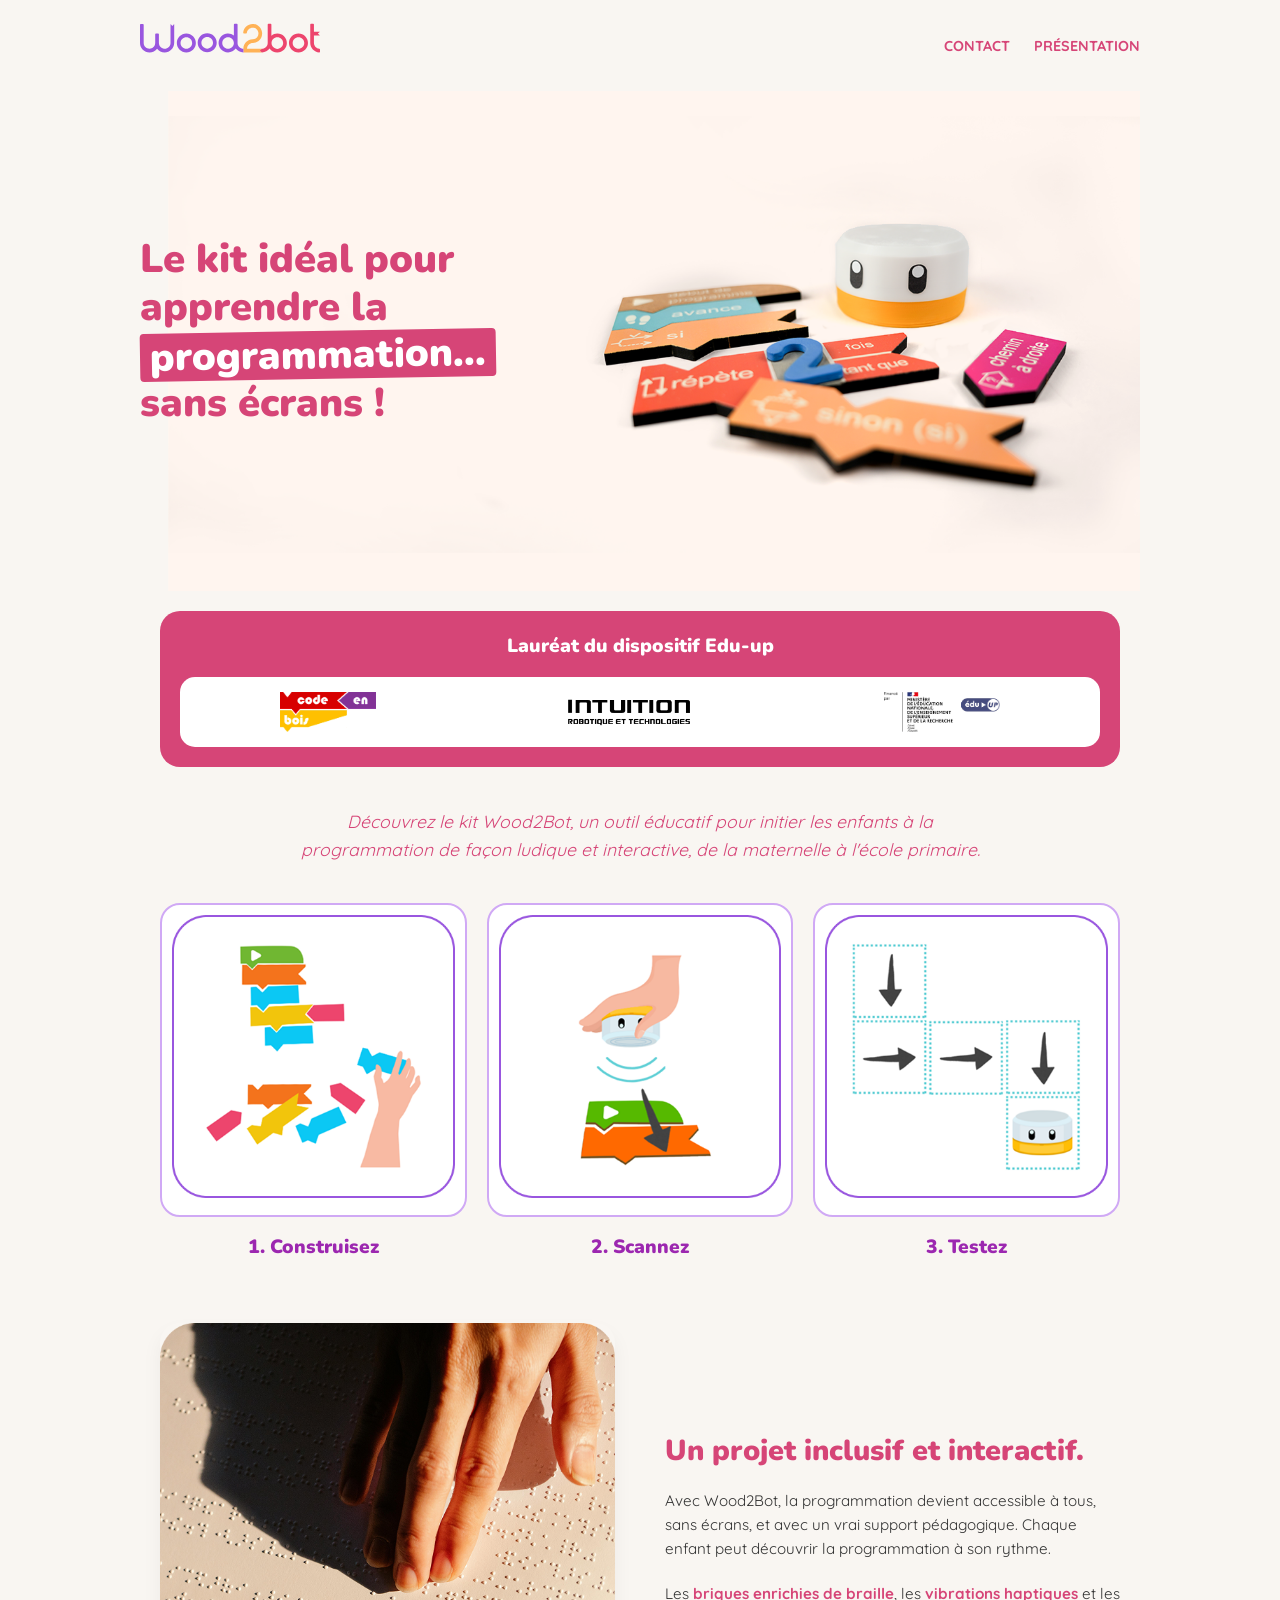
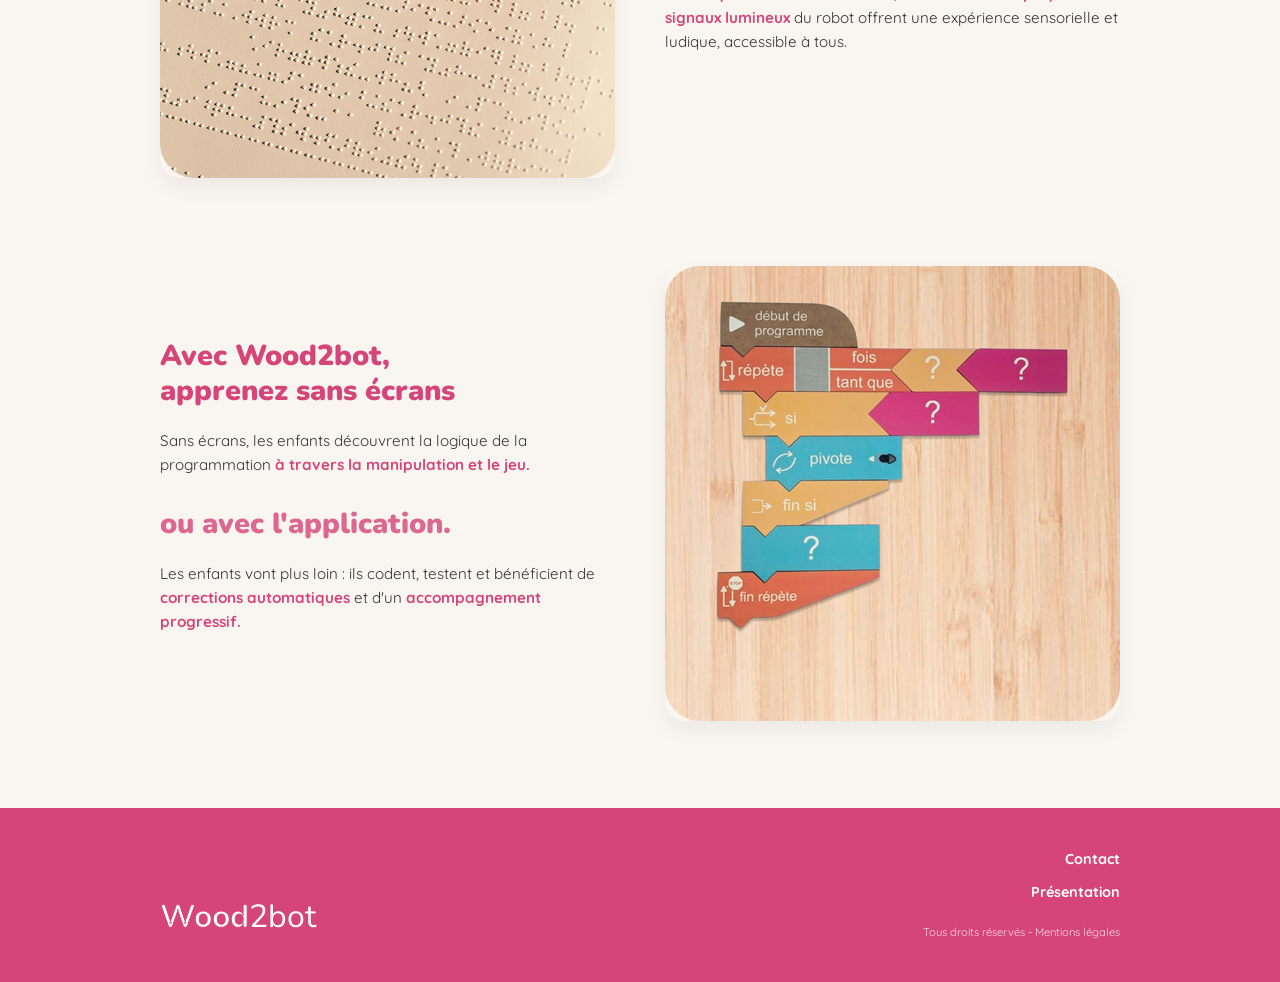
==== index.html @ 82dde072 "(+) init website" ====
<!DOCTYPE html>
<html lang="fr">
<head>
    <meta charset="UTF-8">
    <meta name="viewport" content="width=device-width, initial-scale=1.0">
    <title>Wood2Bot - Apprendre la programmation sans écrans</title>
    <link rel="stylesheet" href="style.css">
    <link rel="preconnect" href="https://fonts.googleapis.com">
    <link rel="preconnect" href="https://fonts.gstatic.com" crossorigin>
    <link href="https://fonts.googleapis.com/css2?family=Nunito:wght@400;700;900&family=Quicksand:wght@500;700&display=swap" rel="stylesheet">
</head>
<body>

    <header class="header container">
        <div class="logo">
            <svg width="180" height="35" viewBox="0 0 215 35" fill="none" xmlns="http://www.w3.org/2000/svg">
                <path d="M123.475 10.0043H123.469V10.0232H123.475V10.0043Z" fill="#ED456D"/>
                <path d="M40.8536 0.565996V22.6038C40.8536 28.9035 35.7004 34.2994 29.4009 34.239C25.7242 34.2037 22.4621 32.4138 20.4079 29.6625C18.3961 32.4351 15.1205 34.208 11.3545 34.208C5.09256 34.208 0 29.1783 0 22.9918V0.94756C0 0.455405 0.398978 0.056488 0.891069 0.056488H3.5099C4.00205 0.056488 4.40097 0.455468 4.40097 0.94756V22.9918C4.40097 26.8144 7.45651 29.8071 11.3545 29.8071C15.1645 29.8071 18.1446 26.8207 18.1446 23.0107H18.1697V12.5221C18.1697 12.03 18.5687 11.631 19.0608 11.631H21.6796C22.1718 11.631 22.5707 12.03 22.5707 12.5221V22.6963C22.5707 26.3095 25.2486 29.4709 28.846 29.8073C32.9731 30.1932 36.4526 26.946 36.4526 22.8975V0.542293C36.4526 0.376377 36.6595 0.300491 36.7668 0.427051L38.6594 2.65935L40.5397 0.450377C40.6471 0.324132 40.8536 0.400268 40.8536 0.565996Z" fill="#9956DF"/>
                <path d="M123.479 29.7631H123.472V29.7892H123.479V29.7631Z" fill="#ED456D"/>
                <path d="M145.59 34.1264L145.634 34.1641H145.59L145.546 34.1704H123.485V29.7883H123.479V29.7631H123.472C123.485 23.6081 128.427 18.591 134.55 18.4527V18.4275C138.803 18.4275 142.171 14.5811 141.374 10.1868C140.872 7.42325 138.662 5.19554 135.904 4.66868C131.77 3.87934 128.101 6.80435 127.655 10.6847C127.603 11.1365 127.228 11.4803 126.773 11.4803H124.142C123.619 11.4803 123.205 11.0313 123.25 10.5105C123.78 4.28429 129.373 -0.530626 135.878 0.214647C141.285 0.833989 145.553 5.36567 145.872 10.7979C146.253 17.2723 141.175 22.6789 134.814 22.8223V22.8475C130.992 22.8475 127.886 25.947 127.873 29.7696H145.609L145.591 29.7884L143.186 31.8214C143.102 31.8926 143.102 32.0224 143.186 32.0936L145.59 34.1264Z" fill="#FFB256"/>
                <path d="M189.286 11.4803C183.03 11.4803 177.944 16.5665 177.944 22.8222C177.944 29.0716 183.03 34.1641 189.286 34.1641C195.541 34.1641 200.628 29.0716 200.628 22.8222C200.628 16.5665 195.541 11.4803 189.286 11.4803ZM189.286 29.7631C185.457 29.7631 182.345 26.6447 182.345 22.8222C182.345 18.9933 185.457 15.8812 189.286 15.8812C193.115 15.8812 196.227 18.9933 196.227 22.8222C196.227 26.6447 193.115 29.7631 189.286 29.7631Z" fill="#ED456D"/>
                <path d="M214.562 13.8191H207.764V22.8348C207.764 26.3527 210.636 29.3638 214.198 29.7624C214.652 29.8133 215 30.188 215 30.6454V33.2745C215 33.7975 214.551 34.2113 214.03 34.1668C208.157 33.6662 203.363 28.6772 203.363 22.8347V0.903584C203.363 0.41143 203.762 0.0125122 204.254 0.0125122H206.872C207.365 0.0125122 207.764 0.411492 207.764 0.903584V9.41802H214.545C214.711 9.41802 214.787 9.62505 214.66 9.73225L212.454 11.5996L214.678 13.5054C214.804 13.613 214.728 13.8191 214.562 13.8191Z" fill="#ED456D"/>
                <path d="M80.2737 11.3419C74.0243 11.3419 68.9318 16.4282 68.9318 22.6839C68.9318 28.9395 74.0243 34.0258 80.2737 34.0258C86.5294 34.0258 91.6219 28.9395 91.6219 22.6839C91.6219 16.4282 86.5294 11.3419 80.2737 11.3419ZM80.2737 29.6248C76.4512 29.6248 73.3327 26.5127 73.3327 22.6839C73.3327 18.855 76.4512 15.7429 80.2737 15.7429C84.1026 15.7429 87.221 18.855 87.221 22.6839C87.221 26.5127 84.1026 29.6248 80.2737 29.6248Z" fill="#9956DF"/>
                <path d="M55.3579 11.4991C49.1023 11.4991 44.016 16.5916 44.016 22.8473C44.016 29.0967 49.1023 34.1892 55.3579 34.1892C61.6136 34.1892 66.6999 29.0967 66.6999 22.8473C66.6999 16.5916 61.6136 11.4991 55.3579 11.4991ZM55.3579 29.7883C51.5291 29.7883 48.417 26.6699 48.417 22.8473C48.417 19.0185 51.5291 15.9001 55.3579 15.9001C59.1868 15.9001 62.2989 19.0185 62.2989 22.8473C62.2989 26.6699 59.1868 29.7883 55.3579 29.7883Z" fill="#9956DF"/>
                <path d="M123.472 29.7883V29.7631C119.656 29.7568 116.55 26.6636 116.538 22.8473V0.899026C116.538 0.402345 116.142 0.0062561 115.645 0.0062561H113.03C112.533 0.0062561 112.137 0.402345 112.137 0.899026V13.8756C110.056 12.2598 107.39 11.3482 104.517 11.5179C99.0972 11.8386 94.5705 16.0824 93.9356 21.4767C93.1246 28.3359 98.4874 34.1892 105.196 34.1892C108.949 34.1892 112.281 32.3534 114.343 29.5368C116.406 32.3408 119.732 34.1641 123.479 34.1641V29.7883H123.472ZM112.137 22.8473C112.137 26.6699 109.025 29.7883 105.196 29.7883C101.367 29.7883 98.2549 26.6699 98.2549 22.8473C98.2549 19.0185 101.367 15.9 105.196 15.9C109.018 15.9 112.124 19.0059 112.137 22.8221V22.8473Z" fill="#9956DF"/>
                <path d="M123.479 29.7631H123.472V29.7892H123.479V29.7631Z" fill="#9956DF"/>
                <path d="M164.056 11.6437C161.358 11.6437 158.881 12.5868 156.932 14.1648V0.891069C156.932 0.398915 156.533 0 156.041 0H153.422C152.93 0 152.531 0.398978 152.531 0.891069V22.8536C152.531 26.6696 149.438 29.7631 145.622 29.7631L145.609 29.7694L145.59 29.7883L143.186 31.8213C143.102 31.8925 143.102 32.0223 143.186 32.0935L145.59 34.1265L145.634 34.1642C145.678 34.1642 145.722 34.1642 145.766 34.1579C149.463 34.1076 152.739 32.2718 154.763 29.4803C156.813 32.4101 160.214 34.3276 164.056 34.3276C170.305 34.3276 175.398 29.2414 175.398 22.9857C175.398 16.73 170.305 11.6437 164.056 11.6437ZM164.056 29.9266C160.227 29.9266 157.115 26.8145 157.115 22.9856C157.115 19.1568 160.227 16.0447 164.056 16.0447C167.884 16.0447 170.997 19.1568 170.997 22.9856C170.997 26.8145 167.884 29.9266 164.056 29.9266Z" fill="#ED456D"/>
                <path d="M40.8731 0.0565491L40.8536 0.0826217V0.0565491H40.8731Z" fill="white"/>
            </svg>
        </div>
        <nav class="nav">
            <a href="#" class="nav-link">Contact</a>
            <a href="#" class="nav-link">Présentation</a>
        </nav>
    </header>

    <main>
        <section class="hero container">
            <div class="hero-content">
                <h1>Le kit idéal pour <br>apprendre la <span class="highlight">programmation...</span> <br>sans écrans !</h1>
            </div>
            <div class="hero-image">
                <img src="assets/landing.png" alt="Kit Wood2Bot">
            </div>
        </section>

        <section class="partners container">
            <div class="partners-box">
                <h3 class="partners-title">Lauréat du dispositif Edu-up</h3>
                <div class="partners-logos">
                    <img src="assets/code-en-bois.png" alt="Code en bois">
                    <img src="assets/intuition-rt.png" alt="Intuition">
                    <img src="assets/edu-up.png" alt="Ministère Education">
                </div>
            </div>
        </section>

        <section class="intro container">
            <p>
                Découvrez le kit Wood2Bot, un outil éducatif pour initier les enfants à la programmation de façon ludique et interactive, de la maternelle à l'école primaire.
            </p>
        </section>

        <section class="steps container">
            <div class="step-card">
                <div class="step-image-box">
                    <img src="./assets/parts/1.png" alt="Construire">
                </div>
                <h3>1. Construisez</h3>
            </div>
            <div class="step-card">
                <div class="step-image-box">
                    <img src="./assets/parts/2.png" alt="Scanner">
                </div>
                <h3>2. Scannez</h3>
            </div>
            <div class="step-card">
                <div class="step-image-box">
                    <img src="./assets/parts/3.png" alt="Tester">
                </div>
                <h3>3. Testez</h3>
            </div>
        </section>

        <section class="feature container">
            <div class="feature-image">
                <img src="assets/braille.png" alt="Lecture Braille">
            </div>
            <div class="feature-content">
                <h2>Un projet inclusif et interactif.</h2>
                <p>
                    Avec Wood2Bot, la programmation devient accessible à tous, sans écrans, et avec un vrai support pédagogique. Chaque enfant peut découvrir la programmation à son rythme.
                </p>
                <p>
                    Les <span class="text-highlight">briques enrichies de braille</span>, les <span class="text-highlight">vibrations haptiques</span> et les <span class="text-highlight">signaux lumineux</span> du robot offrent une expérience sensorielle et ludique, accessible à tous.
                </p>
            </div>
        </section>

        <section class="feature feature-reverse container">
            <div class="feature-image">
                <img src="assets/blocs.png" alt="Algorithme en bois">
            </div>
            <div class="feature-content">
                <h2>Avec Wood2bot, <br>apprenez sans écrans</h2>
                <p>
                    Sans écrans, les enfants découvrent la logique de la programmation <span class="text-highlight">à travers la manipulation et le jeu.</span>
                </p>
                
                <h2 class="secondary-title">ou avec l'application.</h2>
                <p>
                    Les enfants vont plus loin : ils codent, testent et bénéficient de <span class="text-highlight">corrections automatiques</span> et d'un <span class="text-highlight">accompagnement progressif.</span>
                </p>
            </div>
        </section>
    </main>

    <footer class="footer">
        <div class="container footer-content">
            <div class="logo white-logo">
                <span class="logo-wood">Wood</span><span class="logo-2bot">2bot</span>
            </div>
            <div class="footer-links">
                <a href="#">Contact</a>
                <a href="#">Présentation</a>
                <p class="legal">Tous droits réservés - Mentions légales</p>
            </div>
        </div>
    </footer>

</body>
</html>
---- style.css ----
/* --- Variables & Reset --- */
:root {
    --primary-pink: #D64577; /* Rose principal */
    --primary-hover: #b53661;
    --bg-cream: #F9F6F2;     /* Fond crème */
    --text-dark: #333333;
    --text-gray: #666666;
    --accent-purple: #8A4E9E; /* Pour les bordures des étapes */
    --font-heading: 'Nunito', sans-serif;
    --font-body: 'Quicksand', sans-serif;
}

* {
    margin: 0;
    padding: 0;
    box-sizing: border-box;
}

body {
    background-color: var(--bg-cream);
    font-family: var(--font-body);
    color: var(--text-dark);
    line-height: 1.6;
}

h1, h2, h3 {
    font-family: var(--font-heading);
    font-weight: 900;
    color: var(--primary-pink);
}

a {
    text-decoration: none;
    color: inherit;
}

.container {
    max-width: 1000px;
    margin: 0 auto;
    padding: 0 20px;
}

/* --- Header --- */
.header {
    display: flex;
    justify-content: space-between;
    align-items: center;
    padding: 20px 0;
}

.logo {
    font-family: var(--font-heading);
    font-size: 2rem;
    font-weight: 700;
}

.logo-wood { color: white; -webkit-text-stroke: 1px var(--primary-pink); /* Simulation simple */ color: var(--text-dark); } 
/* Simplification pour le logo texte */
.logo { color: var(--primary-pink); }
.logo-wood { color: inherit; }
.logo-2bot { color: inherit; font-weight: 400; }

.nav-link {
    margin-left: 20px;
    color: var(--primary-pink);
    font-weight: 700;
    font-size: 0.9rem;
    text-transform: uppercase;
}

/* --- Hero Section --- */
.hero {
    text-align: center;
    padding: 40px 0;
}

.hero h1 {
    font-size: 2.5rem;
    line-height: 1.2;
    margin-bottom: 20px;
}

.hero .highlight {
    background-color: var(--primary-pink);
    color: white;
    padding: 0 10px;
    transform: rotate(-1deg);
    display: inline-block;
    border-radius: 4px;
}

.hero-image img {
    width: 100%;
    max-width: 800px;
    height: auto;
    border-radius: 10px;
}

/* --- Partners Box --- */
.partners {
    margin-top: 20px;
}

.partners-box {
    background-color: var(--primary-pink);
    border-radius: 20px;
    padding: 20px;
    text-align: center;
}

.partners-title {
    color: white;
    font-size: 1.2rem;
    margin-bottom: 15px;
}

.partners-logos {
    background-color: white;
    border-radius: 15px;
    padding: 15px;
    display: flex;
    justify-content: space-around;
    align-items: center;
    flex-wrap: wrap;
    gap: 15px;
}

.partners-logos img {
    max-height: 40px;
    width: auto;
}

/* --- Intro Text --- */
.intro {
    text-align: center;
    padding: 40px 0;
    font-style: italic;
    color: var(--primary-pink);
    font-size: 1.1rem;
    max-width: 700px;
}

/* --- Steps Section --- */
.steps {
    display: flex;
    justify-content: space-between;
    gap: 20px;
    margin-bottom: 60px;
    flex-wrap: wrap;
}

.step-card {
    flex: 1;
    min-width: 250px;
    text-align: center;
}

.step-image-box {
    border: 2px solid #D0A9F5; /* Violet clair */
    border-radius: 20px;
    padding: 10px;
    margin-bottom: 15px;
    background: white;
}

.step-image-box img {
    width: 100%;
    height: auto;
    border-radius: 10px;
}

.step-card h3 {
    color: #9C27B0; /* Texte violet */
    font-size: 1.2rem;
}

/* --- Features Section --- */
.feature {
    display: flex;
    align-items: center;
    gap: 50px;
    margin-bottom: 80px;
}

.feature-reverse {
    flex-direction: row-reverse;
}

.feature-content {
    flex: 1;
}

.feature-image {
    flex: 1;
}

.feature-image img {
    width: 100%;
    border-radius: 20px;
    box-shadow: 0 10px 20px rgba(0,0,0,0.05);
}

.feature h2 {
    font-size: 1.8rem;
    margin-bottom: 20px;
    line-height: 1.2;
}

.feature p {
    margin-bottom: 20px;
    font-size: 0.95rem;
    color: var(--text-dark);
}

.text-highlight {
    color: var(--primary-pink);
    font-weight: 700;
}

.secondary-title {
    color: var(--primary-pink);
    opacity: 0.8;
    margin-top: 30px;
}

/* --- Footer --- */
.footer {
    background-color: var(--primary-pink);
    color: white;
    padding: 40px 0;
    margin-top: 40px;
}

.footer-content {
    display: flex;
    justify-content: space-between;
    align-items: flex-end;
}

.white-logo {
    color: white;
}

.footer-links {
    text-align: right;
    display: flex;
    flex-direction: column;
    gap: 10px;
}

.footer-links a {
    font-weight: 700;
    font-size: 0.9rem;
}

.legal {
    font-size: 0.7rem;
    margin-top: 10px;
    opacity: 0.8;
}

/* --- Responsive Mobile --- */
@media (max-width: 768px) {
    .feature, .feature-reverse {
        flex-direction: column;
        text-align: center;
        gap: 30px;
    }
    
    .header {
        flex-direction: column;
        gap: 10px;
    }

    .hero h1 {
        font-size: 1.8rem;
    }

    .footer-content {
        flex-direction: column;
        align-items: center;
        text-align: center;
        gap: 20px;
    }

    .footer-links {
        text-align: center;
    }
}
/* --- Desktop Hero adjustments --- */
@media (min-width: 769px) {
    .hero {
        background-image: url('assets/landing.png');
        background-size: cover;
        background-position: center;
        text-align: left;
        display: flex;
        align-items: center;
        min-height: 500px;
    }

    .hero-content {
        width: 50%;
        padding-right: 40px;
    }

    .hero-image {
        display: none;
    }
}
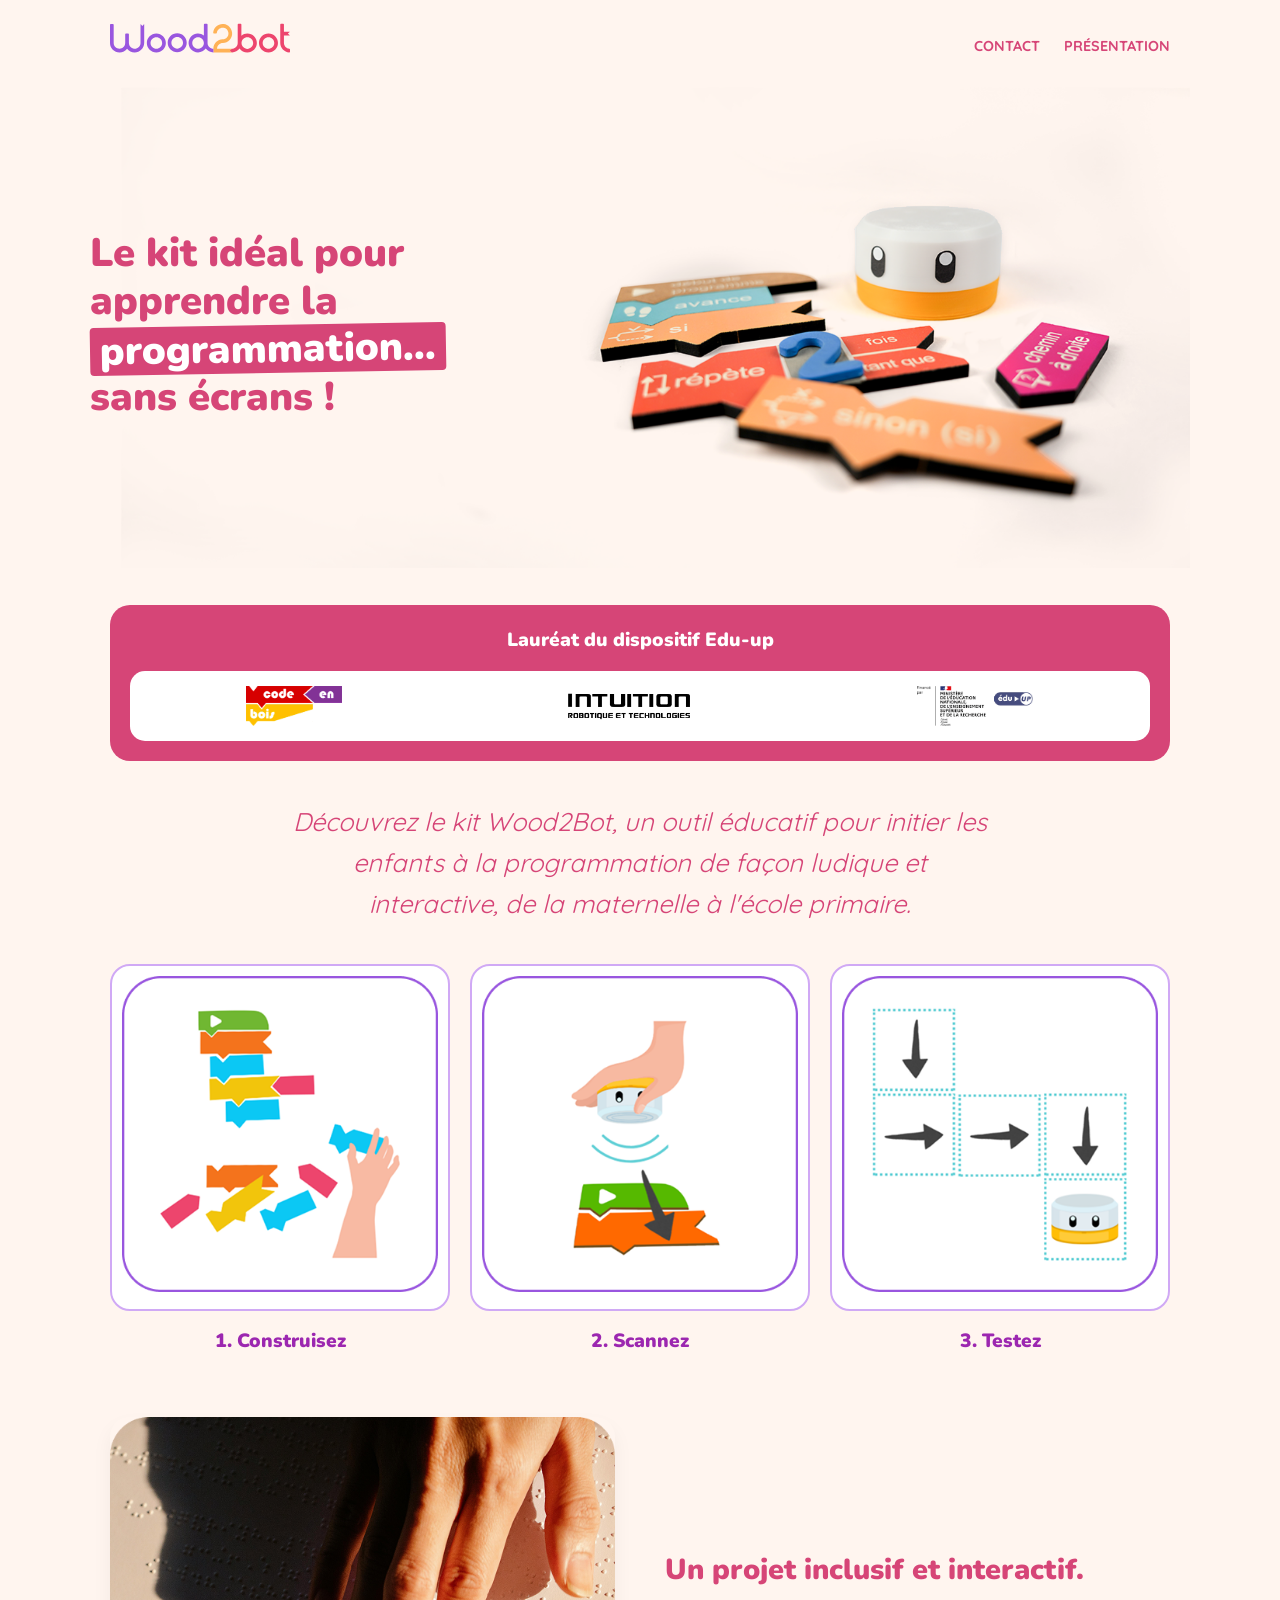
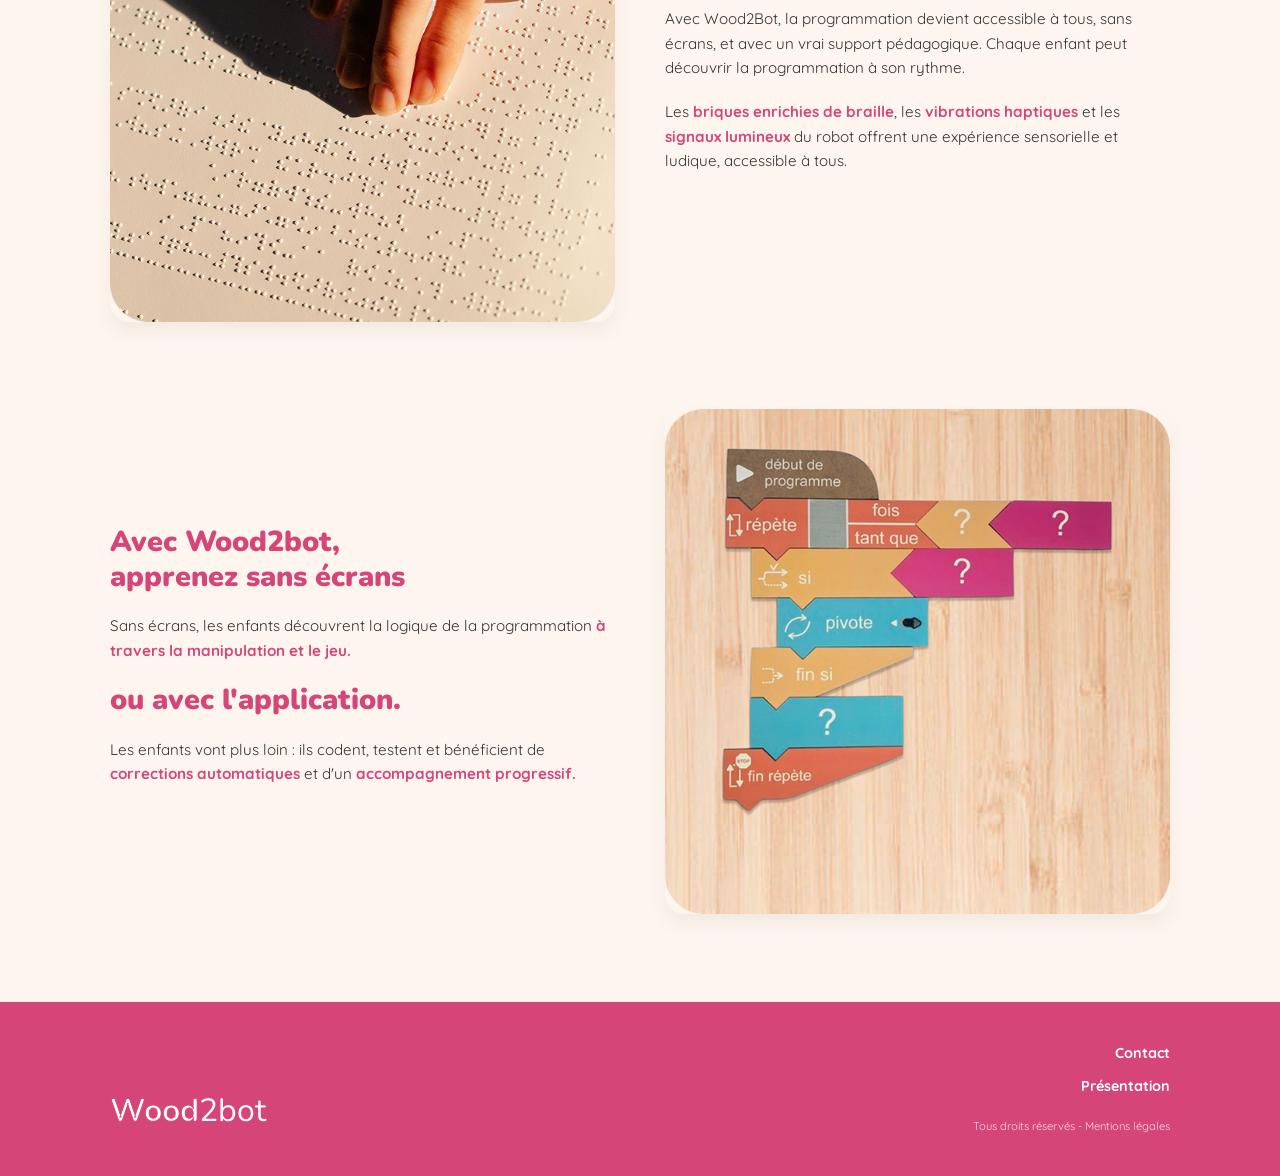
==== commit 906321bb: "(+) fix bugs" ====
--- a/index.html
+++ b/index.html
@@ -3,7 +3,55 @@
 <head>
     <meta charset="UTF-8">
     <meta name="viewport" content="width=device-width, initial-scale=1.0">
-    <title>Wood2Bot - Apprendre la programmation sans écrans</title>
+    
+    <!-- SEO Principal -->
+    <title>Wood2Bot - Apprendre la programmation sans écran | Jeu éducatif en bois</title>
+    <meta name="description" content="Découvrez Wood2Bot, le robot éducatif en bois pour initier les enfants à la programmation sans écran. Une méthode ludique, tangible et inclusive (braille) pour l'école et la maison.">
+    <meta name="keywords" content="programmation sans écran, robot éducatif, jeu en bois, code enfant, pédagogie tangible, inclusion scolaire, braille, informatique débranchée, école primaire, robotique pédagogique">
+    <meta name="author" content="Wood2Bot">
+    <meta name="robots" content="index, follow">
+    <link rel="canonical" href="https://www.wood2bot.fr/">
+
+    <!-- Open Graph / Facebook -->
+    <meta property="og:type" content="website">
+    <meta property="og:url" content="https://www.wood2bot.fr/">
+    <meta property="og:title" content="Wood2Bot - Apprendre la programmation sans écran">
+    <meta property="og:description" content="Le premier kit de programmation tangible en bois, inclusif et sans écran pour les enfants.">
+    <meta property="og:image" content="https://www.wood2bot.fr/assets/landing.png">
+    <meta property="og:locale" content="fr_FR">
+
+    <!-- Twitter -->
+    <meta property="twitter:card" content="summary_large_image">
+    <meta property="twitter:url" content="https://www.wood2bot.fr/">
+    <meta property="twitter:title" content="Wood2Bot - Apprendre la programmation sans écran">
+    <meta property="twitter:description" content="Le premier kit de programmation tangible en bois, inclusif et sans écran pour les enfants.">
+    <meta property="twitter:image" content="https://www.wood2bot.fr/assets/landing.png">
+
+    <!-- JSON-LD Données structurées -->
+    <script type="application/ld+json">
+    {
+      "@context": "https://schema.org",
+      "@type": "Product",
+      "name": "Wood2Bot",
+      "image": [
+        "https://www.wood2bot.fr/assets/landing.png"
+      ],
+      "description": "Kit éducatif de programmation tangible en bois pour apprendre à coder sans écran.",
+      "brand": {
+        "@type": "Brand",
+        "name": "Wood2Bot"
+      },
+      "audience": {
+        "@type": "EducationalAudience",
+        "educationalRole": "student",
+        "audienceType": "children"
+      }
+    }
+    </script>
+    
+    <!-- Favicon -->
+    <link rel="icon" type="image/svg+xml" href="assets/logo.svg">
+
     <link rel="stylesheet" href="style.css">
     <link rel="preconnect" href="https://fonts.googleapis.com">
     <link rel="preconnect" href="https://fonts.gstatic.com" crossorigin>
@@ -40,7 +88,7 @@
                 <h1>Le kit idéal pour <br>apprendre la <span class="highlight">programmation...</span> <br>sans écrans !</h1>
             </div>
             <div class="hero-image">
-                <img src="assets/landing.png" alt="Kit Wood2Bot">
+                <img src="assets/landing.png" alt="Kit éducatif Wood2Bot avec robot et blocs de programmation en bois">
             </div>
         </section>
 
@@ -64,19 +112,19 @@
         <section class="steps container">
             <div class="step-card">
                 <div class="step-image-box">
-                    <img src="./assets/parts/1.png" alt="Construire">
+                    <img src="./assets/parts/1.png" alt="Étape 1 : Construire le programme avec les blocs de bois">
                 </div>
                 <h3>1. Construisez</h3>
             </div>
             <div class="step-card">
                 <div class="step-image-box">
-                    <img src="./assets/parts/2.png" alt="Scanner">
+                    <img src="./assets/parts/2.png" alt="Étape 2 : Scanner le code avec le robot Wood2Bot">
                 </div>
                 <h3>2. Scannez</h3>
             </div>
             <div class="step-card">
                 <div class="step-image-box">
-                    <img src="./assets/parts/3.png" alt="Tester">
+                    <img src="./assets/parts/3.png" alt="Étape 3 : Tester et voir le robot s'exécuter">
                 </div>
                 <h3>3. Testez</h3>
             </div>
@@ -84,7 +132,7 @@
 
         <section class="feature container">
             <div class="feature-image">
-                <img src="assets/braille.png" alt="Lecture Braille">
+                <img src="assets/braille.png" alt="Lecture tactile des blocs en Braille pour l'accessibilité">
             </div>
             <div class="feature-content">
                 <h2>Un projet inclusif et interactif.</h2>
@@ -99,7 +147,7 @@
 
         <section class="feature feature-reverse container">
             <div class="feature-image">
-                <img src="assets/blocs.png" alt="Algorithme en bois">
+                <img src="assets/blocs.png" alt="Algorithme de programmation créé avec des blocs en bois">
             </div>
             <div class="feature-content">
                 <h2>Avec Wood2bot, <br>apprenez sans écrans</h2>
@@ -107,7 +155,7 @@
                     Sans écrans, les enfants découvrent la logique de la programmation <span class="text-highlight">à travers la manipulation et le jeu.</span>
                 </p>
                 
-                <h2 class="secondary-title">ou avec l'application.</h2>
+                <h2>ou avec l'application.</h2>
                 <p>
                     Les enfants vont plus loin : ils codent, testent et bénéficient de <span class="text-highlight">corrections automatiques</span> et d'un <span class="text-highlight">accompagnement progressif.</span>
                 </p>
--- a/style.css
+++ b/style.css
@@ -2,7 +2,7 @@
 :root {
     --primary-pink: #D64577; /* Rose principal */
     --primary-hover: #b53661;
-    --bg-cream: #F9F6F2;     /* Fond crème */
+    --bg-cream: #FFF5EF;     /* Fond crème */
     --text-dark: #333333;
     --text-gray: #666666;
     --accent-purple: #8A4E9E; /* Pour les bordures des étapes */
@@ -21,6 +21,7 @@
     font-family: var(--font-body);
     color: var(--text-dark);
     line-height: 1.6;
+    padding-top: 85px;
 }
 
 h1, h2, h3 {
@@ -35,7 +36,7 @@
 }
 
 .container {
-    max-width: 1000px;
+    max-width: 1100px;
     margin: 0 auto;
     padding: 0 20px;
 }
@@ -45,7 +46,15 @@
     display: flex;
     justify-content: space-between;
     align-items: center;
-    padding: 20px 0;
+    padding: 20px 20px 5px 20px; /* Moins de padding en bas */
+    position: fixed;
+    top: 0;
+    left: 50%;
+    transform: translateX(-50%);
+    width: 100%;
+    max-width: 1100px;
+    z-index: 1000;
+    background-color: var(--bg-cream);
 }
 
 .logo {
@@ -136,7 +145,7 @@
     padding: 40px 0;
     font-style: italic;
     color: var(--primary-pink);
-    font-size: 1.1rem;
+    font-size: 1.6rem;
     max-width: 700px;
 }
 
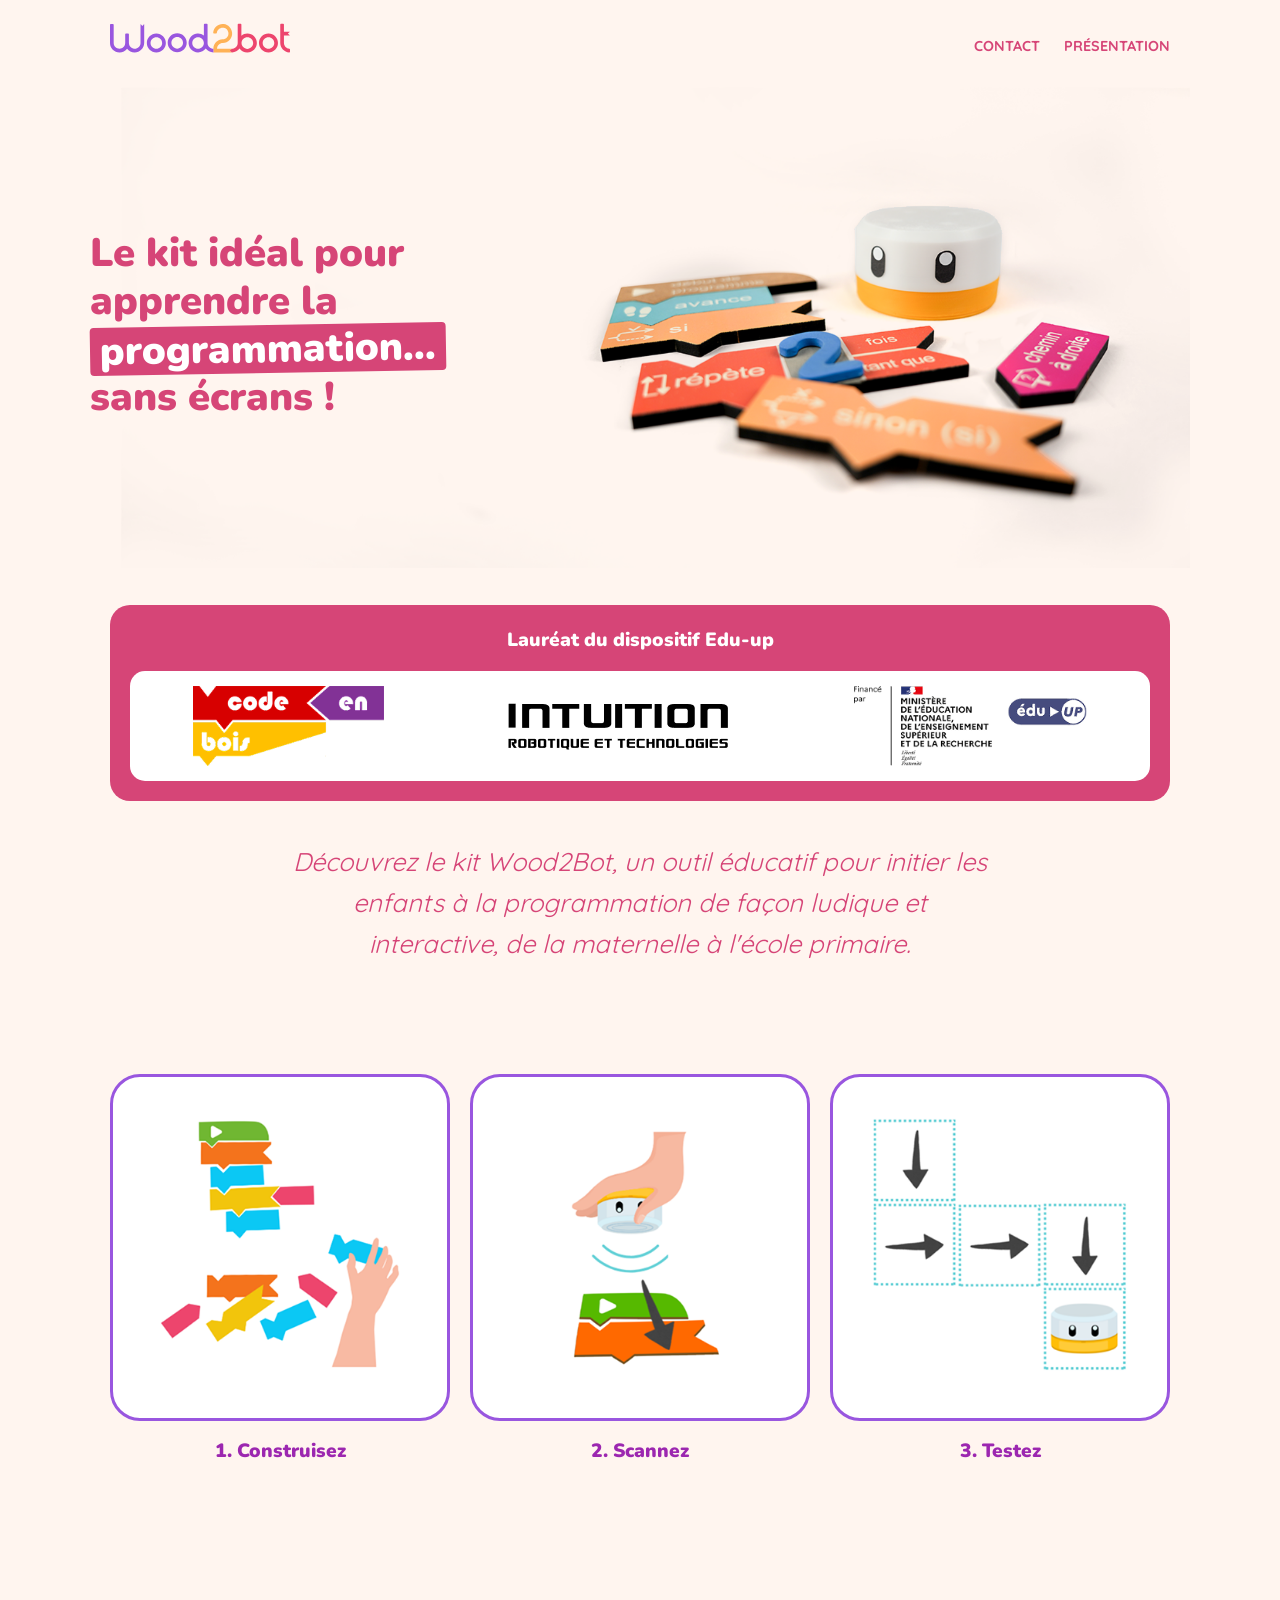
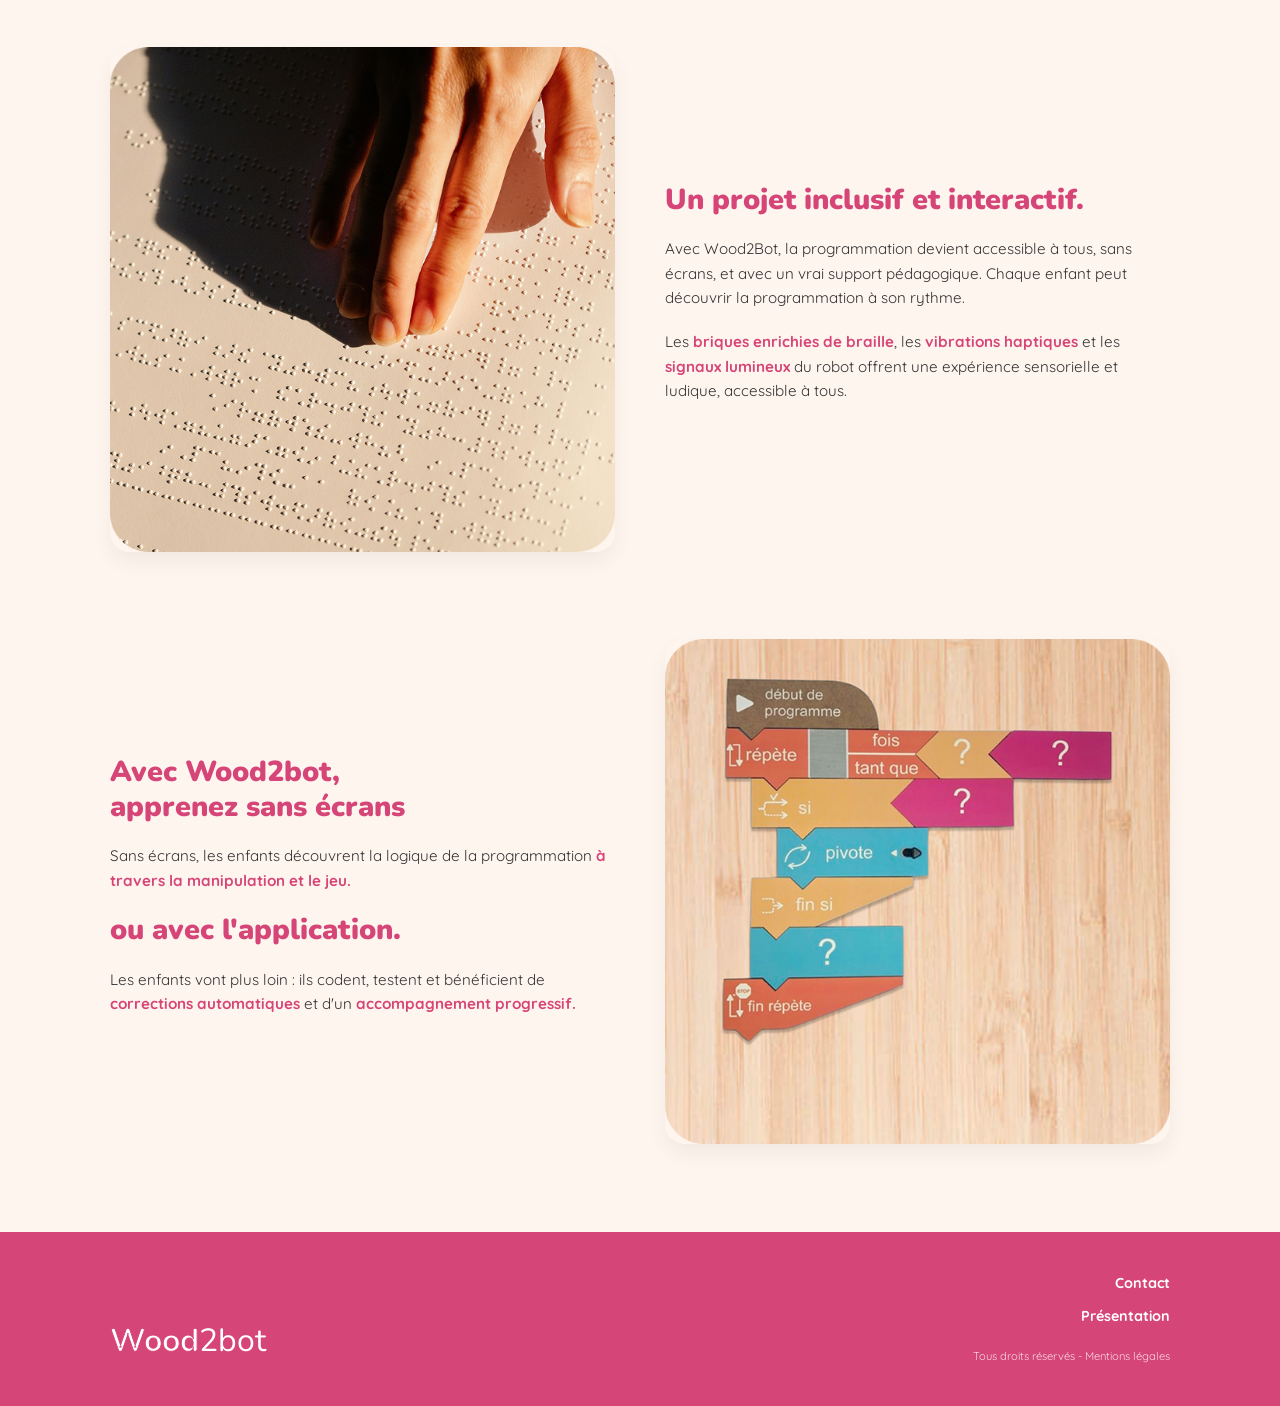
==== commit c62d5e87: "(+) init API, contact page and more" ====
--- a/index.html
+++ b/index.html
@@ -77,9 +77,10 @@
             </svg>
         </div>
         <nav class="nav">
-            <a href="#" class="nav-link">Contact</a>
+            <a href="contact.html" class="nav-link">Contact</a>
             <a href="#" class="nav-link">Présentation</a>
         </nav>
+
     </header>
 
     <main>
@@ -169,10 +170,11 @@
                 <span class="logo-wood">Wood</span><span class="logo-2bot">2bot</span>
             </div>
             <div class="footer-links">
-                <a href="#">Contact</a>
+                <a href="contact.html">Contact</a>
                 <a href="#">Présentation</a>
                 <p class="legal">Tous droits réservés - Mentions légales</p>
             </div>
+
         </div>
     </footer>
 
--- a/style.css
+++ b/style.css
@@ -5,7 +5,7 @@
     --bg-cream: #FFF5EF;     /* Fond crème */
     --text-dark: #333333;
     --text-gray: #666666;
-    --accent-purple: #8A4E9E; /* Pour les bordures des étapes */
+    --accent-purple: #9956DF; /* Pour les bordures des étapes */
     --font-heading: 'Nunito', sans-serif;
     --font-body: 'Quicksand', sans-serif;
 }
@@ -135,7 +135,7 @@
 }
 
 .partners-logos img {
-    max-height: 40px;
+    max-height: 80px;
     width: auto;
 }
 
@@ -143,6 +143,7 @@
 .intro {
     text-align: center;
     padding: 40px 0;
+    margin-bottom: 70px;
     font-style: italic;
     color: var(--primary-pink);
     font-size: 1.6rem;
@@ -154,7 +155,7 @@
     display: flex;
     justify-content: space-between;
     gap: 20px;
-    margin-bottom: 60px;
+    margin-bottom: 180px;
     flex-wrap: wrap;
 }
 
@@ -165,8 +166,8 @@
 }
 
 .step-image-box {
-    border: 2px solid #D0A9F5; /* Violet clair */
-    border-radius: 20px;
+    border: 3px solid var(--accent-purple); /* Violet clair */
+    border-radius: 30px;
     padding: 10px;
     margin-bottom: 15px;
     background: white;
@@ -308,12 +309,206 @@
         min-height: 500px;
     }
 
+    /* Removes landing.png for contact page if we use this class */
+    .hero.hero-contact {
+         background-image: none;
+         min-height: auto;
+         display: block;
+         text-align: center;
+         padding-top: 60px;
+    }
+
     .hero-content {
         width: 50%;
         padding-right: 40px;
     }
 
+    .hero.hero-contact .hero-content {
+        width: 100%;
+        padding-right: 0;
+    }
+
     .hero-image {
         display: none;
     }
 }
+
+
+/* --- Modern Contact Form --- */
+.contact-section {
+    padding: 80px 20px;
+    max-width: 700px;
+    margin: 0 auto;
+    position: relative;
+    z-index: 10;
+}
+
+.modern-form {
+    background: white;
+    padding: 60px;
+    border-radius: 30px;
+    box-shadow: 0 20px 50px rgba(0,0,0,0.06);
+    border: 1px solid rgba(255, 255, 255, 0.8);
+    backdrop-filter: blur(10px);
+}
+
+.form-group {
+    margin-bottom: 30px;
+    position: relative;
+}
+
+.form-group label {
+    display: block;
+    margin-bottom: 10px;
+    font-weight: 800;
+    color: var(--text-dark);
+    font-size: 0.9rem;
+    letter-spacing: 0.5px;
+    text-transform: uppercase;
+    transition: color 0.3s;
+}
+
+.form-group input, 
+.form-group textarea {
+    width: 100%;
+    padding: 18px 25px;
+    border: 2px solid #f0f0f0;
+    border-radius: 16px;
+    font-family: var(--font-body);
+    font-size: 1rem;
+    transition: all 0.3s cubic-bezier(0.25, 0.8, 0.25, 1);
+    background-color: #fcfcfc;
+    color: var(--text-dark);
+    resize: none; 
+}
+
+.form-group input:focus, 
+.form-group textarea:focus {
+    border-color: var(--primary-pink);
+    background-color: white;
+    box-shadow: 0 10px 25px rgba(214, 69, 119, 0.1);
+    outline: none;
+    transform: translateY(-2px);
+}
+
+.btn-submit {
+    width: 100%;
+    background: linear-gradient(135deg, var(--primary-pink) 0%, #ff6b95 100%);
+    color: white;
+    padding: 20px;
+    border: none;
+    border-radius: 16px;
+    font-size: 1.1rem;
+    font-weight: 800;
+    cursor: pointer;
+    transition: all 0.3s;
+    text-transform: uppercase;
+    letter-spacing: 2px;
+    box-shadow: 0 10px 30px rgba(214, 69, 119, 0.3);
+    margin-top: 10px;
+}
+
+.btn-submit:hover {
+    transform: translateY(-5px);
+    box-shadow: 0 20px 40px rgba(214, 69, 119, 0.4);
+}
+
+.btn-submit:active {
+    transform: translateY(-2px);
+}
+
+/* --- Ultra Modern Popup --- */
+.popup-overlay {
+    position: fixed;
+    top: 0;
+    left: 0;
+    width: 100%;
+    height: 100%;
+    background-color: rgba(0, 0, 0, 0.6);
+    backdrop-filter: blur(12px);
+    -webkit-backdrop-filter: blur(12px);
+    z-index: 99999;
+    display: flex;
+    justify-content: center;
+    align-items: center;
+    opacity: 0;
+    visibility: hidden;
+    transition: all 0.4s ease;
+}
+
+.popup-overlay.active {
+    opacity: 1;
+    visibility: visible;
+}
+
+.popup-content {
+    background: white;
+    padding: 60px 40px;
+    border-radius: 40px;
+    text-align: center;
+    max-width: 450px;
+    width: 90%;
+    box-shadow: 0 25px 50px rgba(0,0,0,0.25);
+    transform: scale(0.7) translateY(50px);
+    opacity: 0;
+    transition: all 0.5s cubic-bezier(0.34, 1.56, 0.64, 1);
+}
+
+.popup-overlay.active .popup-content {
+    transform: scale(1) translateY(0);
+    opacity: 1;
+}
+
+.success-icon-container {
+    width: 100px;
+    height: 100px;
+    background: #e6f9ef;
+    border-radius: 50%;
+    display: flex;
+    justify-content: center;
+    align-items: center;
+    margin: 0 auto 30px;
+    color: #00ce7c;
+    box-shadow: 0 10px 30px rgba(0, 206, 124, 0.2);
+}
+
+.success-icon-container svg {
+    width: 50px;
+    height: 50px;
+    stroke-width: 4;
+}
+
+.popup-title {
+    font-family: var(--font-heading);
+    font-size: 2rem;
+    color: var(--text-dark);
+    margin-bottom: 15px;
+    line-height: 1.2;
+}
+
+.popup-message {
+    color: var(--text-gray);
+    margin-bottom: 40px;
+    font-size: 1.1rem;
+    line-height: 1.6;
+}
+
+.popup-btn {
+    background-color: var(--text-dark);
+    color: white;
+    padding: 18px 50px;
+    border-radius: 50px;
+    font-weight: 700;
+    border: none;
+    cursor: pointer;
+    transition: all 0.3s;
+    font-size: 1.1rem;
+    box-shadow: 0 10px 20px rgba(0,0,0,0.15);
+}
+
+.popup-btn:hover {
+    transform: translateY(-3px) scale(1.02);
+    box-shadow: 0 15px 30px rgba(0,0,0,0.25);
+    background-color: black;
+}
+
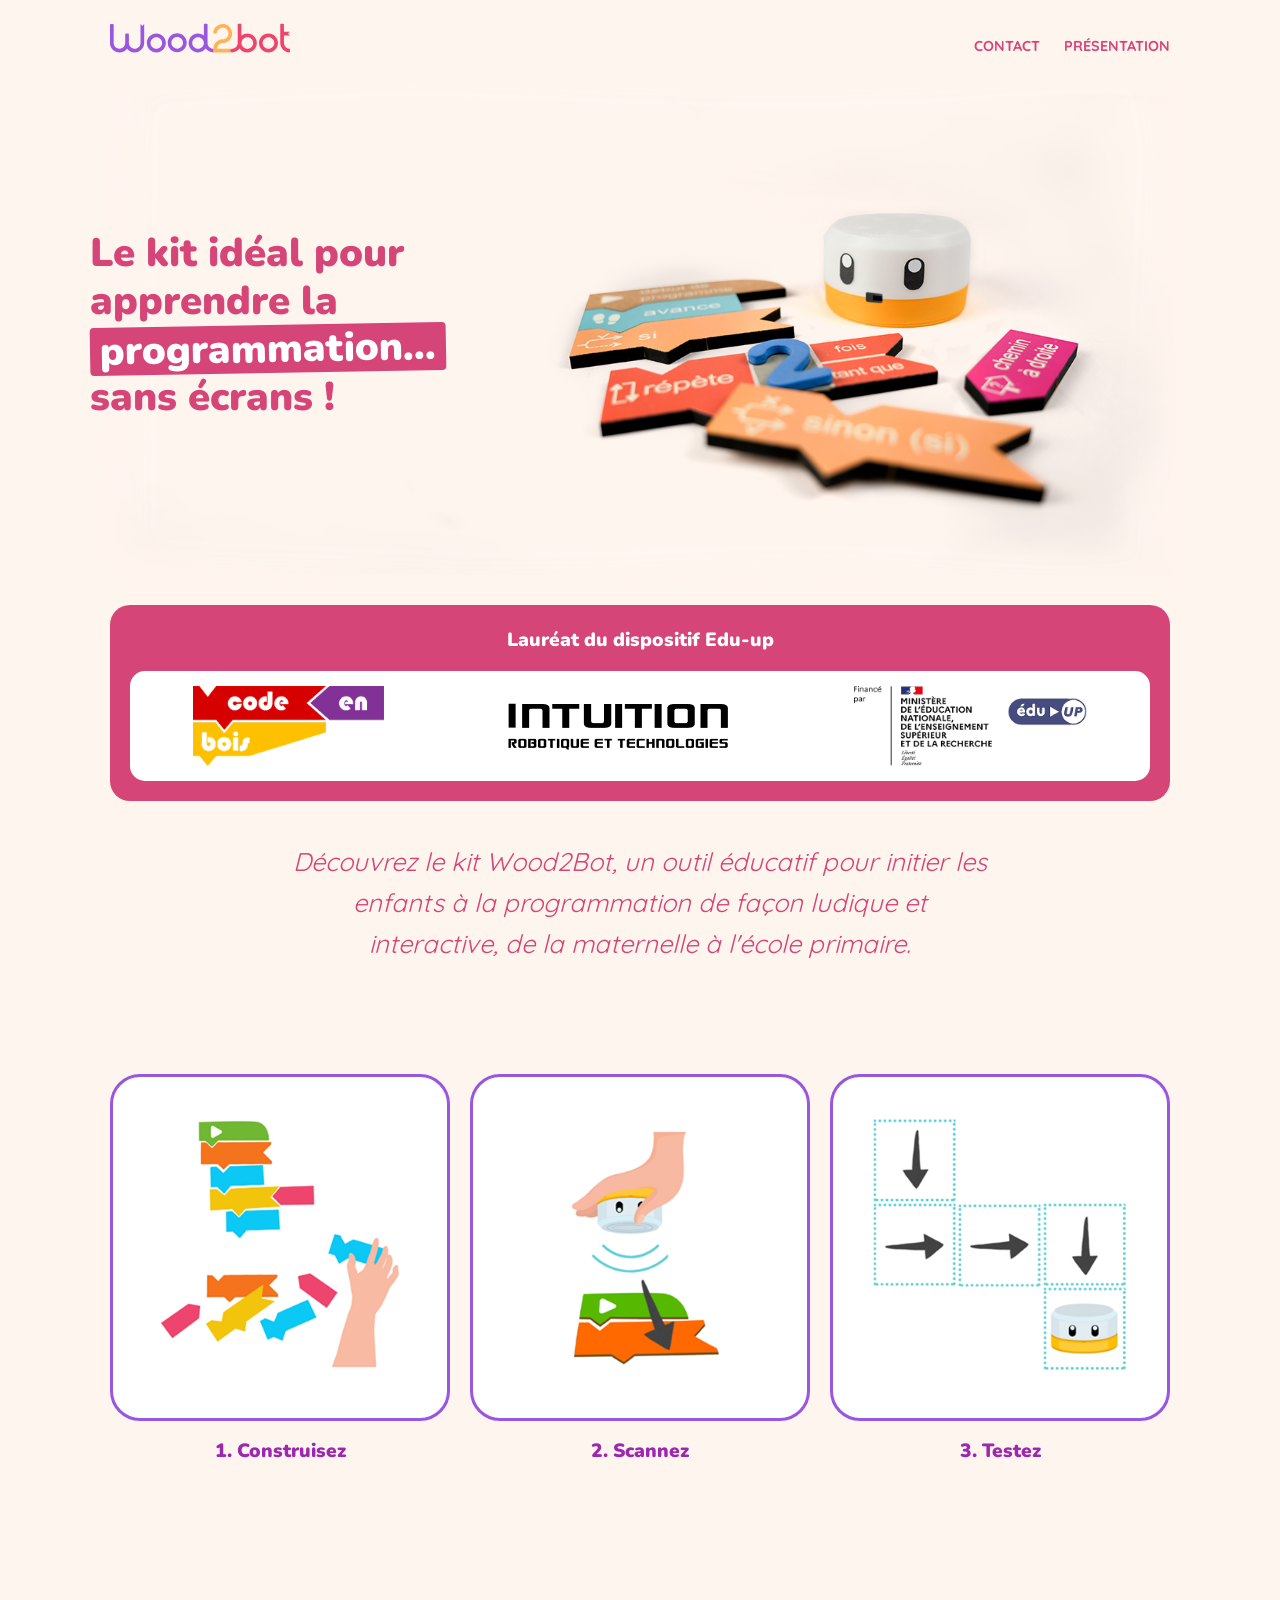
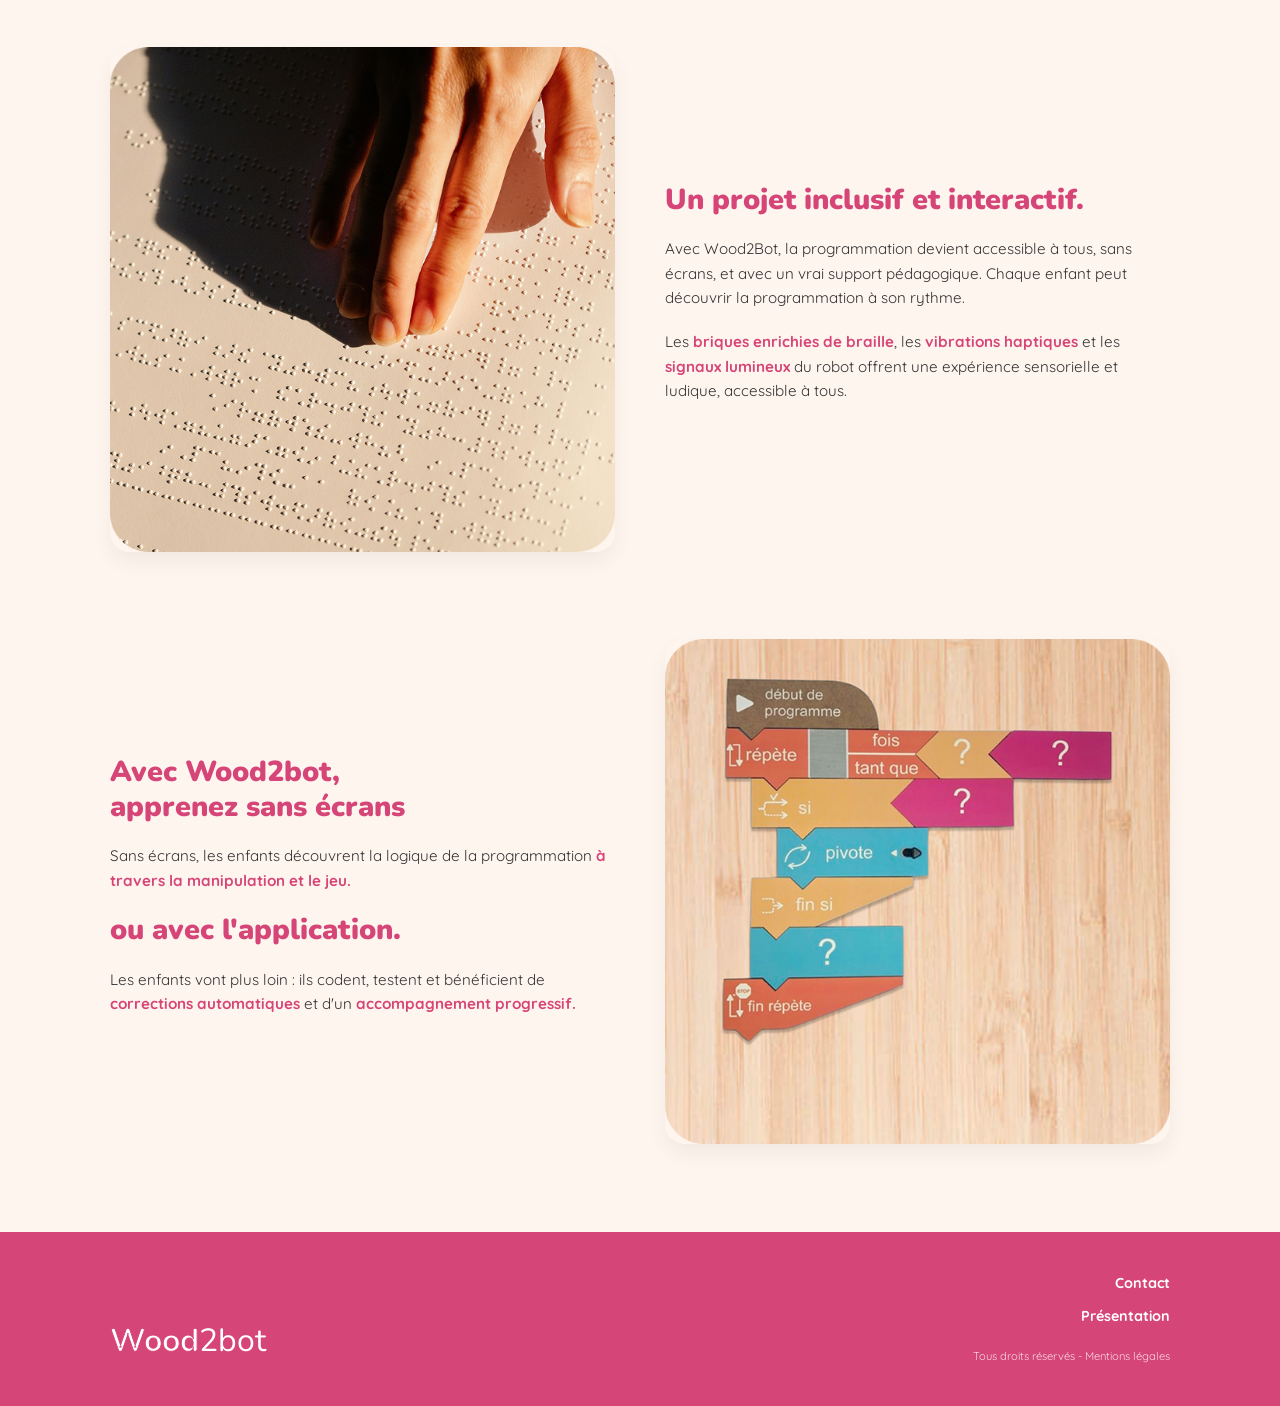
==== commit 917faca4: "(+) fix bugs with style" ====
--- a/index.html
+++ b/index.html
@@ -89,8 +89,7 @@
                 <h1>Le kit idéal pour <br>apprendre la <span class="highlight">programmation...</span> <br>sans écrans !</h1>
             </div>
             <div class="hero-image">
-                <img src="assets/landing.png" alt="Kit éducatif Wood2Bot avec robot et blocs de programmation en bois">
-            </div>
+        <img src="assets/landing-mobile.png" alt="Kit éducatif Wood2Bot avec robot et blocs de programmation en bois">
         </section>
 
         <section class="partners container">
--- a/style.css
+++ b/style.css
@@ -271,6 +271,17 @@
 
 /* --- Responsive Mobile --- */
 @media (max-width: 768px) {
+    .steps {
+        flex-direction: column;
+        gap: 40px;
+    }
+
+    .step-image-box {
+        max-width: 250px;
+        margin-left: auto;
+        margin-right: auto;
+    }
+
     .feature, .feature-reverse {
         flex-direction: column;
         text-align: center;
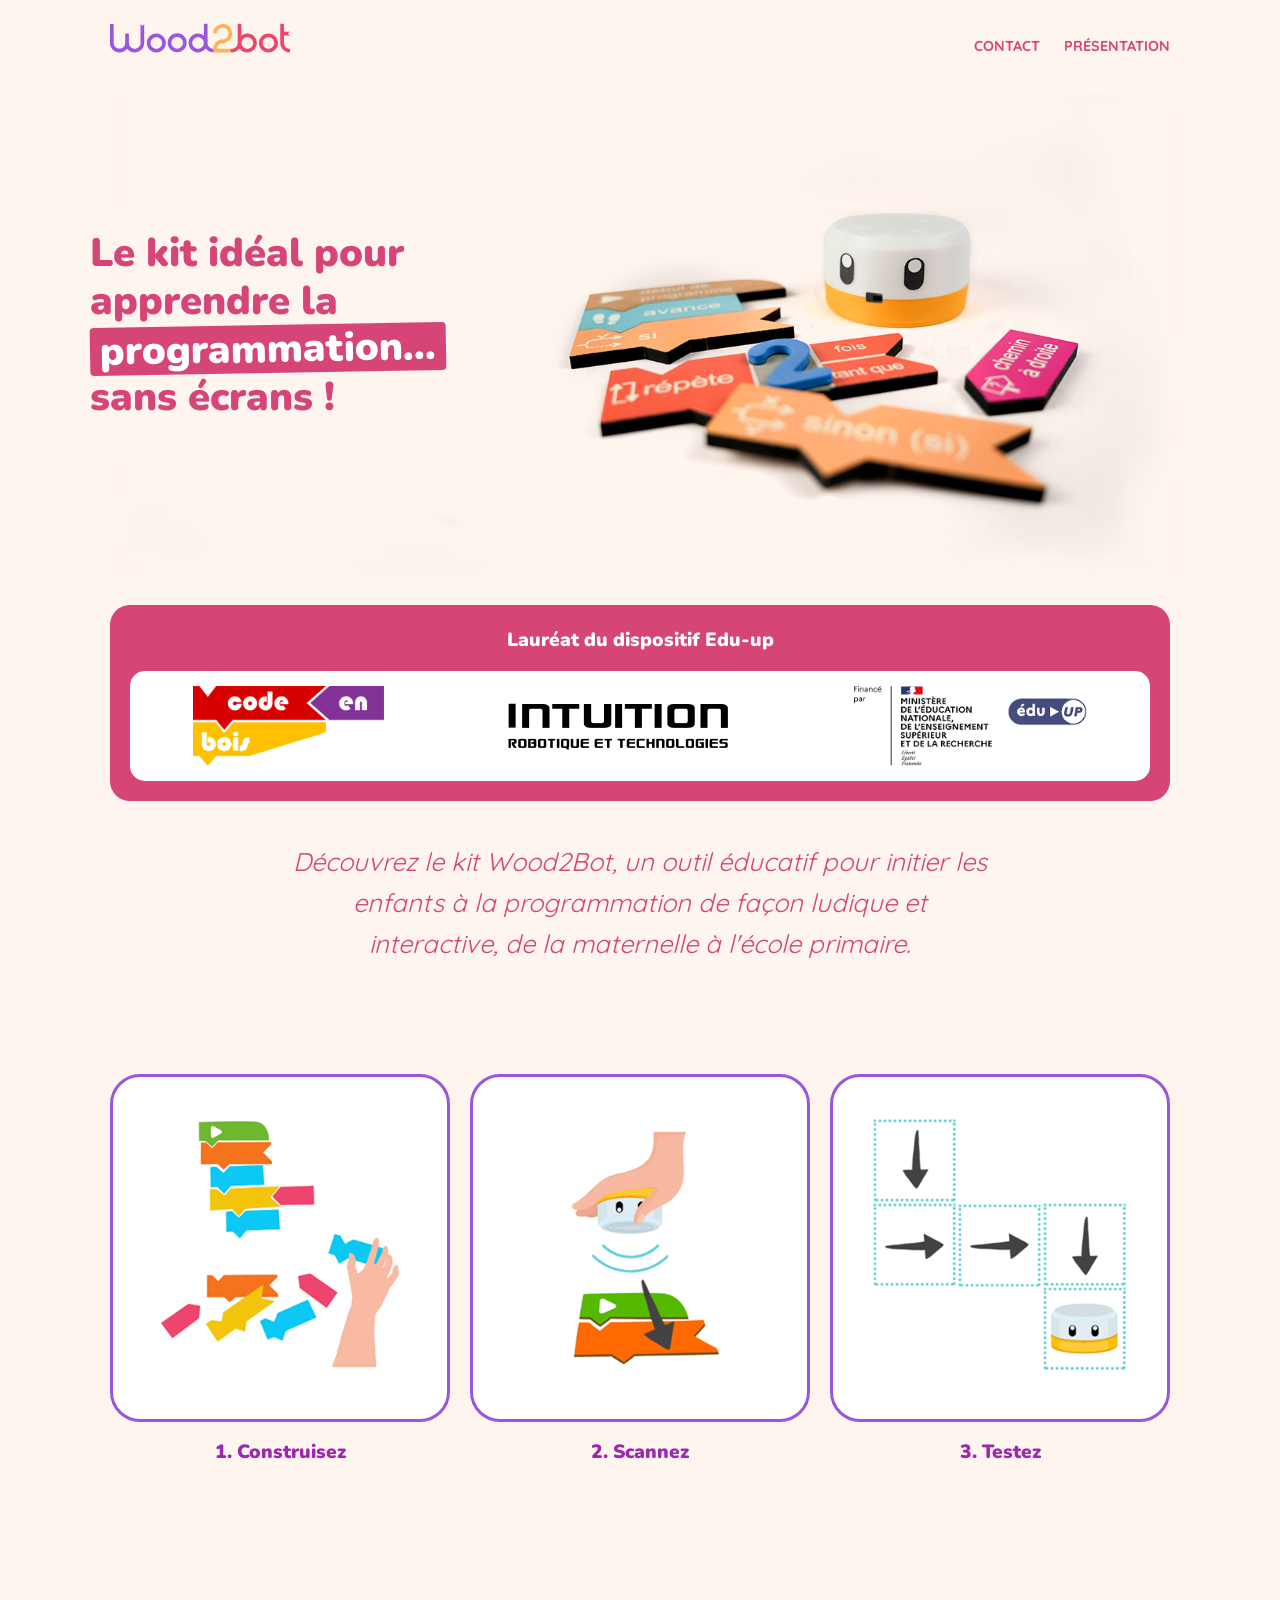
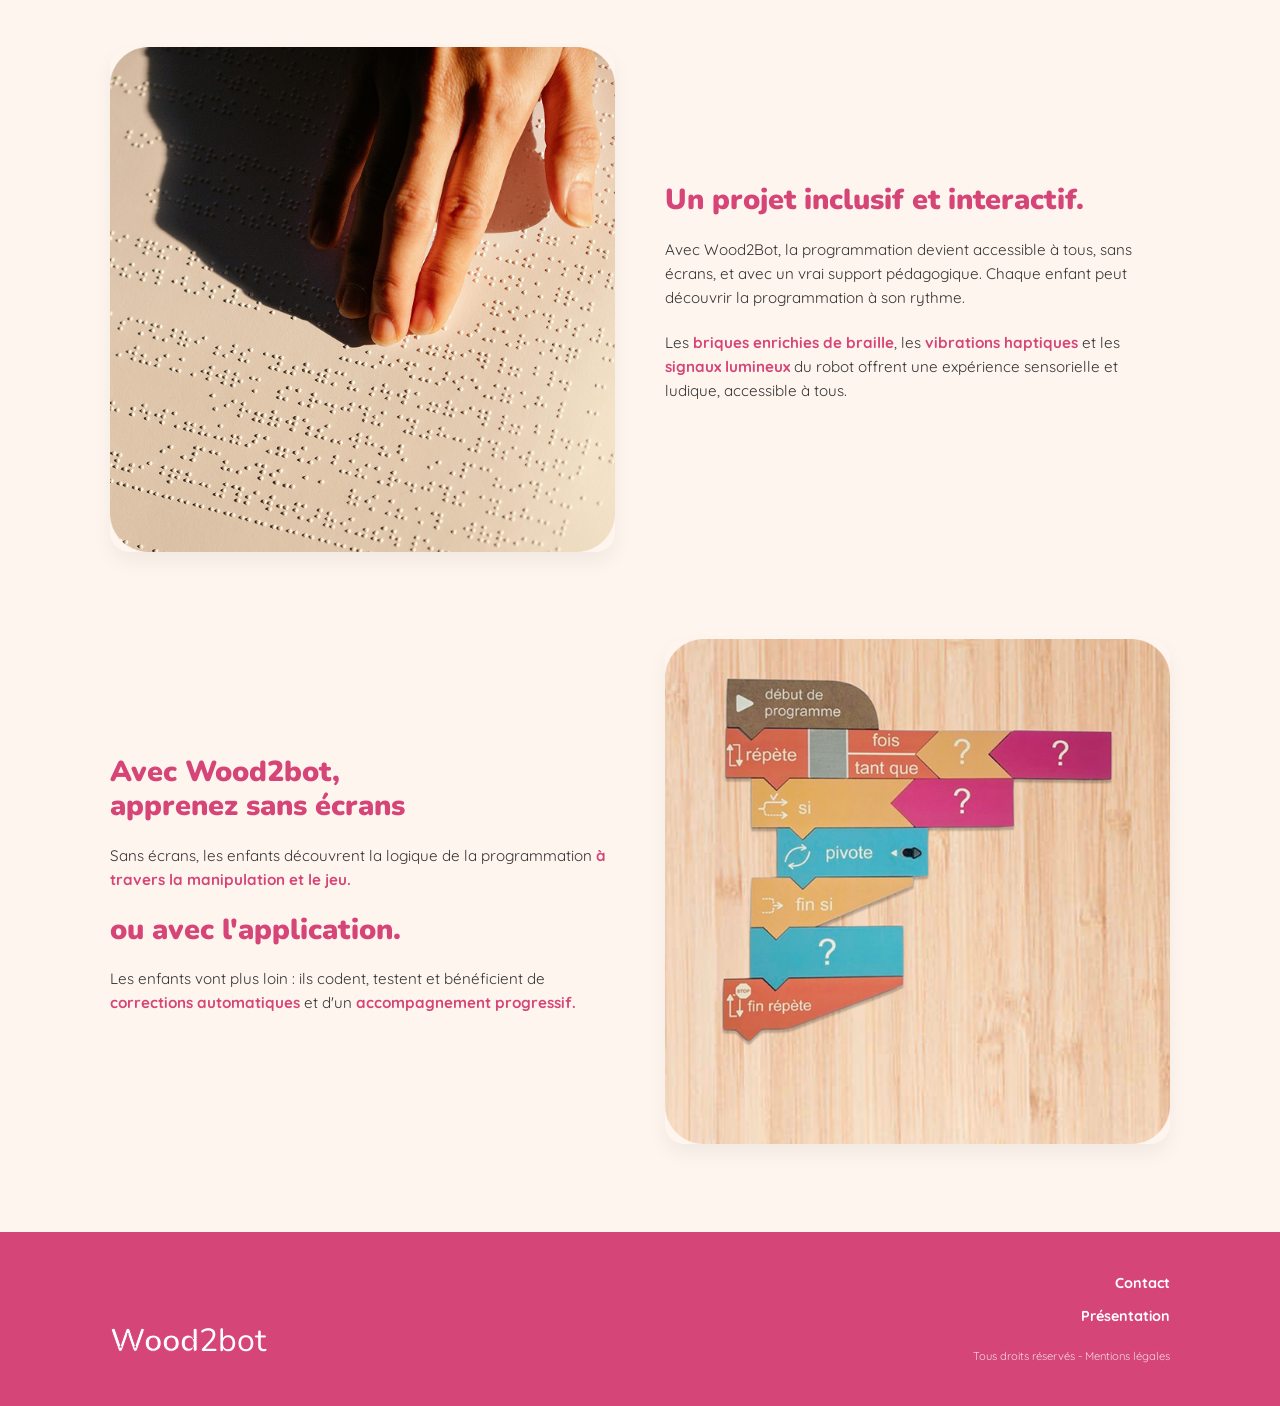
==== commit ff12e5af: "(+) add animations" ====
--- a/index.html
+++ b/index.html
@@ -93,7 +93,7 @@
         </section>
 
         <section class="partners container">
-            <div class="partners-box">
+            <div class="partners-box reveal-scale">
                 <h3 class="partners-title">Lauréat du dispositif Edu-up</h3>
                 <div class="partners-logos">
                     <img src="assets/code-en-bois.png" alt="Code en bois">
@@ -103,26 +103,26 @@
             </div>
         </section>
 
-        <section class="intro container">
+        <section class="intro container reveal-up">
             <p>
                 Découvrez le kit Wood2Bot, un outil éducatif pour initier les enfants à la programmation de façon ludique et interactive, de la maternelle à l'école primaire.
             </p>
         </section>
 
         <section class="steps container">
-            <div class="step-card">
+            <div class="step-card reveal-up">
                 <div class="step-image-box">
                     <img src="./assets/parts/1.png" alt="Étape 1 : Construire le programme avec les blocs de bois">
                 </div>
                 <h3>1. Construisez</h3>
             </div>
-            <div class="step-card">
+            <div class="step-card reveal-up" style="transition-delay: 0.1s;">
                 <div class="step-image-box">
                     <img src="./assets/parts/2.png" alt="Étape 2 : Scanner le code avec le robot Wood2Bot">
                 </div>
                 <h3>2. Scannez</h3>
             </div>
-            <div class="step-card">
+            <div class="step-card reveal-up" style="transition-delay: 0.2s;">
                 <div class="step-image-box">
                     <img src="./assets/parts/3.png" alt="Étape 3 : Tester et voir le robot s'exécuter">
                 </div>
@@ -130,7 +130,7 @@
             </div>
         </section>
 
-        <section class="feature container">
+        <section class="feature container reveal-up">
             <div class="feature-image">
                 <img src="assets/braille.png" alt="Lecture tactile des blocs en Braille pour l'accessibilité">
             </div>
@@ -145,7 +145,7 @@
             </div>
         </section>
 
-        <section class="feature feature-reverse container">
+        <section class="feature feature-reverse container reveal-up">
             <div class="feature-image">
                 <img src="assets/blocs.png" alt="Algorithme de programmation créé avec des blocs en bois">
             </div>
@@ -177,5 +177,27 @@
         </div>
     </footer>
 
+    <script>
+        // Observer pour déclencher les animations au scroll
+        document.addEventListener("DOMContentLoaded", function() {
+            const observerOptions = {
+                threshold: 0.1,
+                rootMargin: "0px 0px -50px 0px"
+            };
+
+            const observer = new IntersectionObserver((entries) => {
+                entries.forEach(entry => {
+                    if (entry.isIntersecting) {
+                        entry.target.classList.add('reveal-visible');
+                        observer.unobserve(entry.target);
+                    }
+                });
+            }, observerOptions);
+
+            document.querySelectorAll('.reveal-up, .reveal-scale').forEach(el => {
+                observer.observe(el);
+            });
+        });
+    </script>
 </body>
 </html>
--- a/style.css
+++ b/style.css
@@ -523,3 +523,82 @@
     background-color: black;
 }
 
+/* --- Animations Animations & Interactions --- */
+
+/* Keyframes doux et modernes */
+@keyframes fadeInUp {
+    from {
+        opacity: 0;
+        transform: translateY(40px);
+    }
+    to {
+        opacity: 1;
+        transform: translateY(0);
+    }
+}
+
+@keyframes scaleIn {
+    from {
+        opacity: 0;
+        transform: scale(0.92);
+    }
+    to {
+        opacity: 1;
+        transform: scale(1);
+    }
+}
+
+/* Classes pour l'animation au scroll (JS Trigger) */
+.reveal-up {
+    opacity: 0;
+    transform: translateY(40px);
+    transition: opacity 1s cubic-bezier(0.16, 1, 0.3, 1), transform 1s cubic-bezier(0.16, 1, 0.3, 1);
+    will-change: opacity, transform;
+}
+
+.reveal-scale {
+    opacity: 0;
+    transform: scale(0.92);
+    transition: opacity 1s cubic-bezier(0.16, 1, 0.3, 1), transform 1s cubic-bezier(0.16, 1, 0.3, 1);
+    will-change: opacity, transform;
+}
+
+.reveal-visible {
+    opacity: 1;
+    transform: translateY(0) scale(1);
+}
+
+/* Application immédiate sur le Hero (sans JS requis pour le premier écran) */
+.hero-content {
+    animation: fadeInUp 1.2s cubic-bezier(0.16, 1, 0.3, 1) forwards;
+}
+
+.hero-image {
+    animation: scaleIn 1.4s cubic-bezier(0.16, 1, 0.3, 1) 0.2s forwards;
+    opacity: 0; /* État initial caché */
+}
+
+/* Micro-interactions sur les images (Hover) */
+.partners-logos img {
+    transition: transform 0.4s cubic-bezier(0.34, 1.56, 0.64, 1);
+}
+.partners-logos img:hover {
+    transform: scale(1.1) rotate(2deg);
+}
+
+.step-image-box {
+    overflow: hidden; /* Pour contenir le zoom */
+    transition: transform 0.4s ease, box-shadow 0.4s ease;
+}
+.step-image-box:hover {
+    transform: translateY(-5px);
+    box-shadow: 0 15px 30px rgba(153, 86, 223, 0.2);
+}
+
+.feature-image img {
+    transition: transform 0.6s cubic-bezier(0.25, 0.46, 0.45, 0.94);
+}
+.feature-image:hover img {
+    transform: scale(1.02);
+}
+
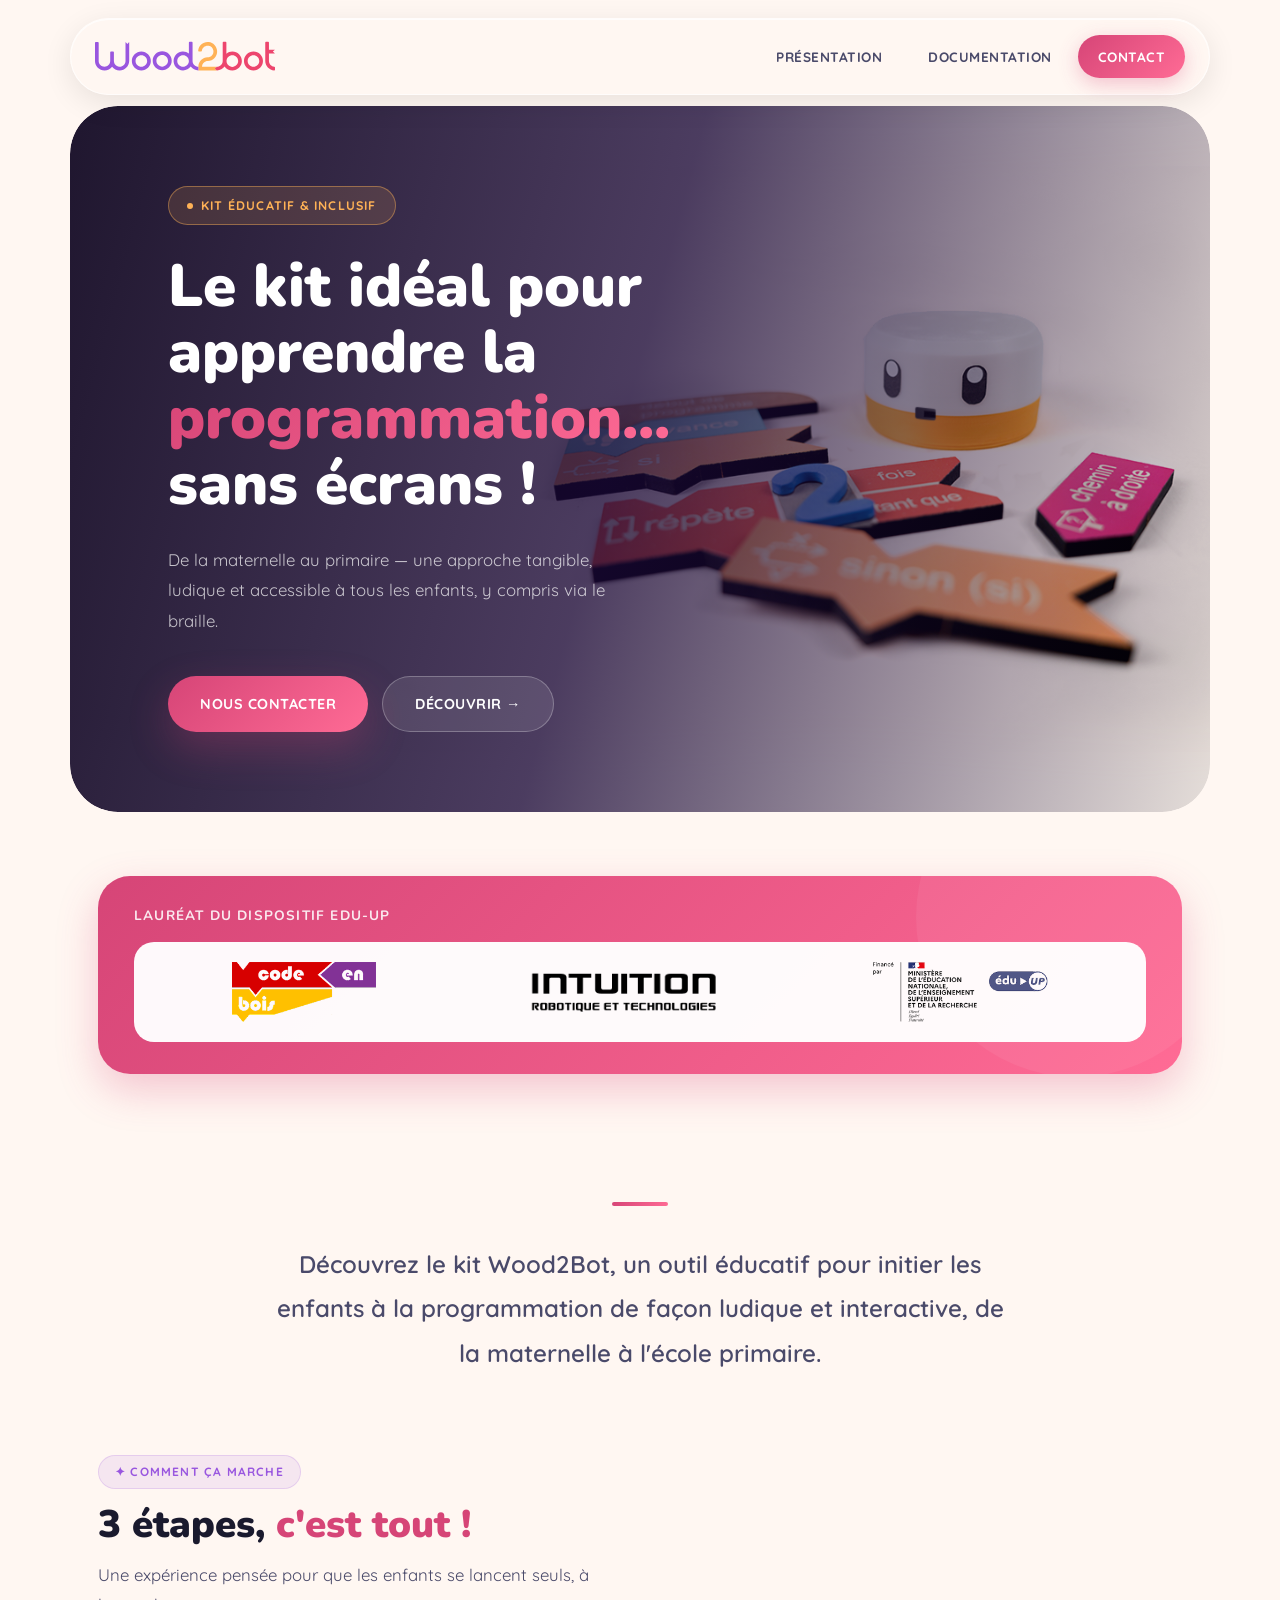
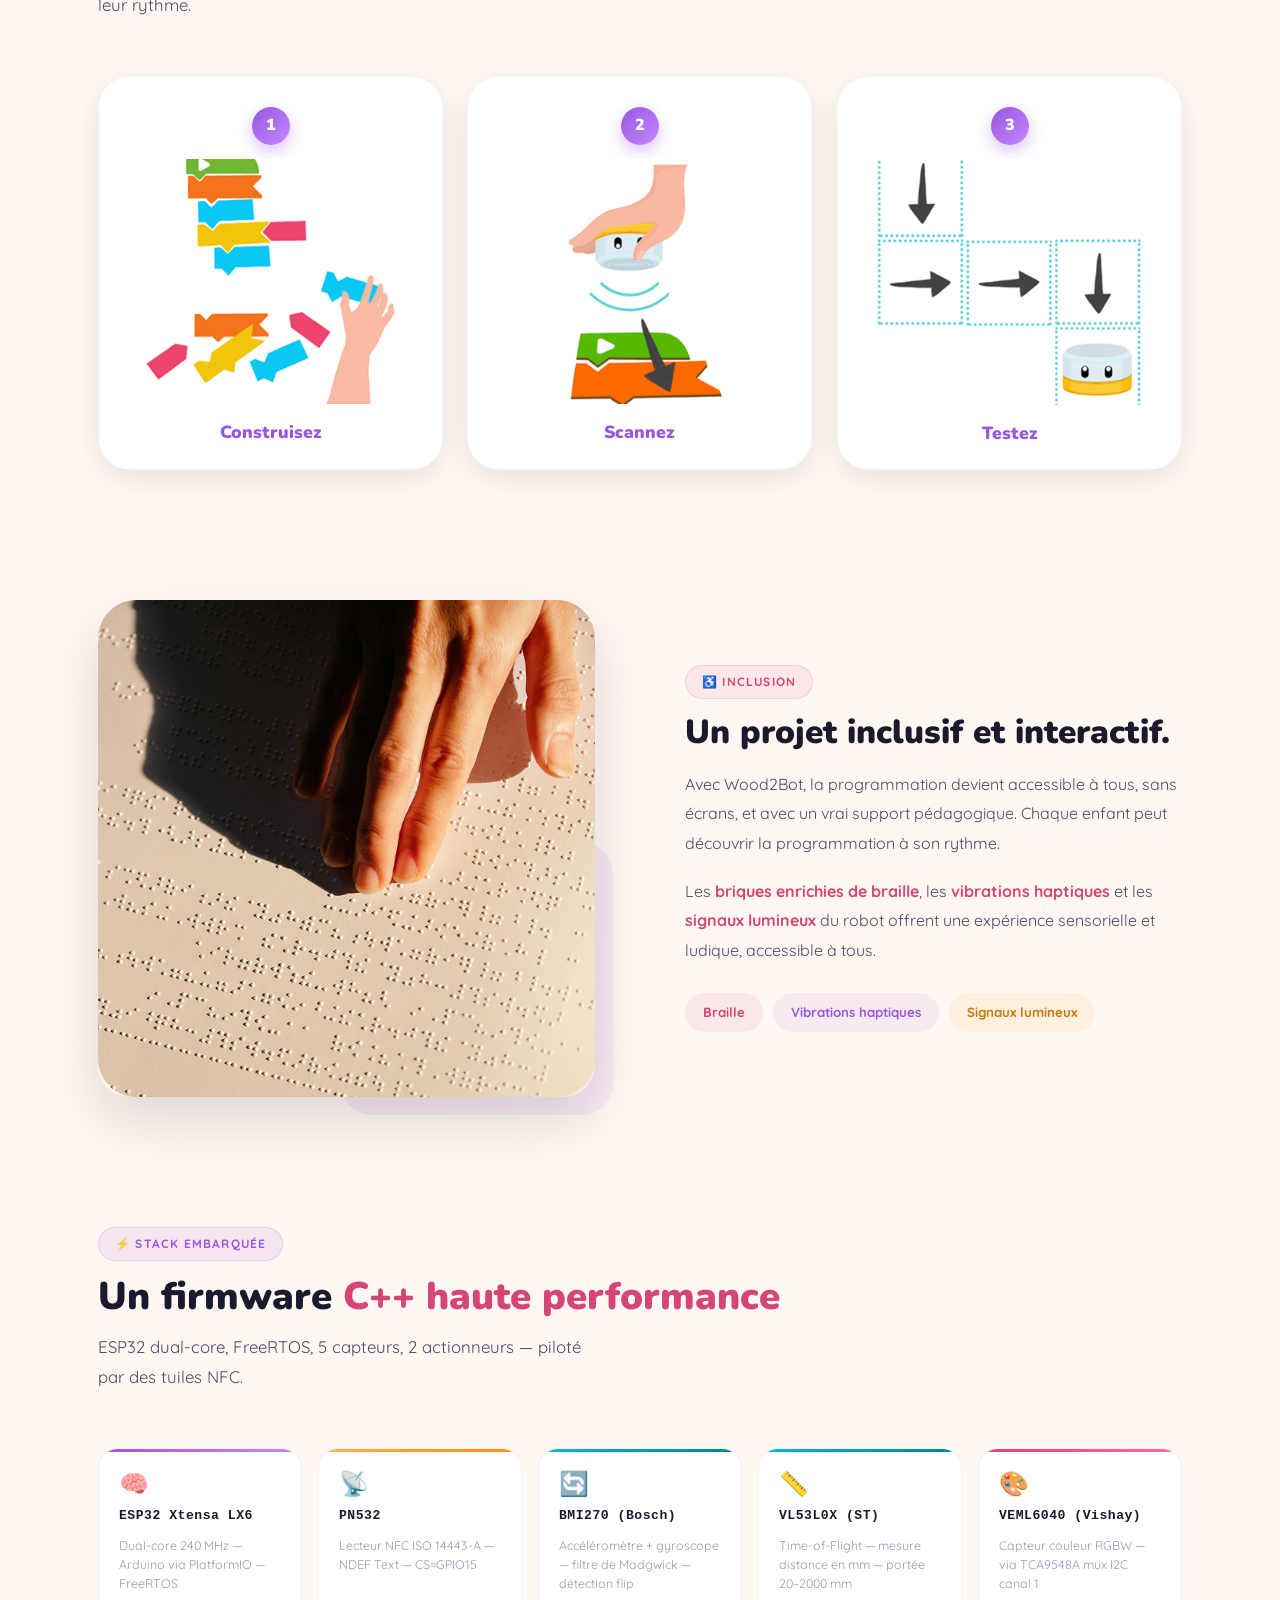
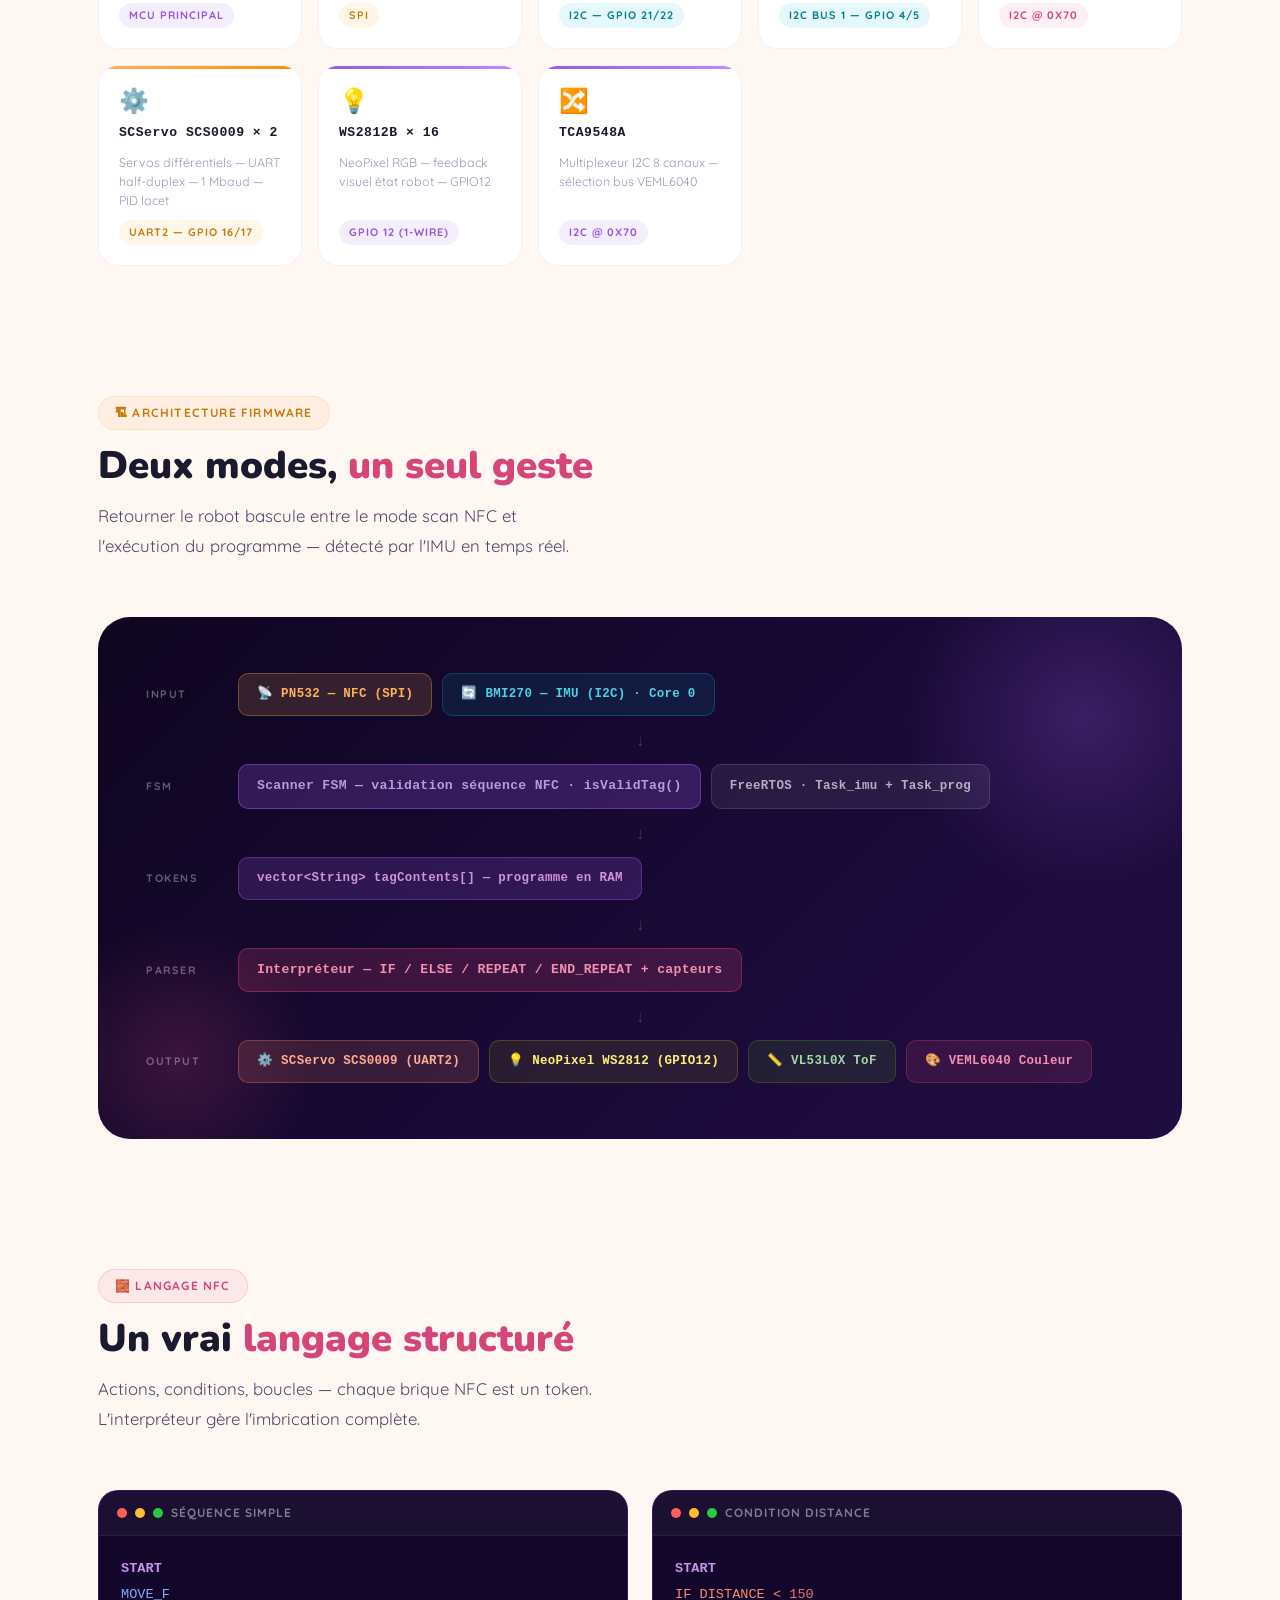
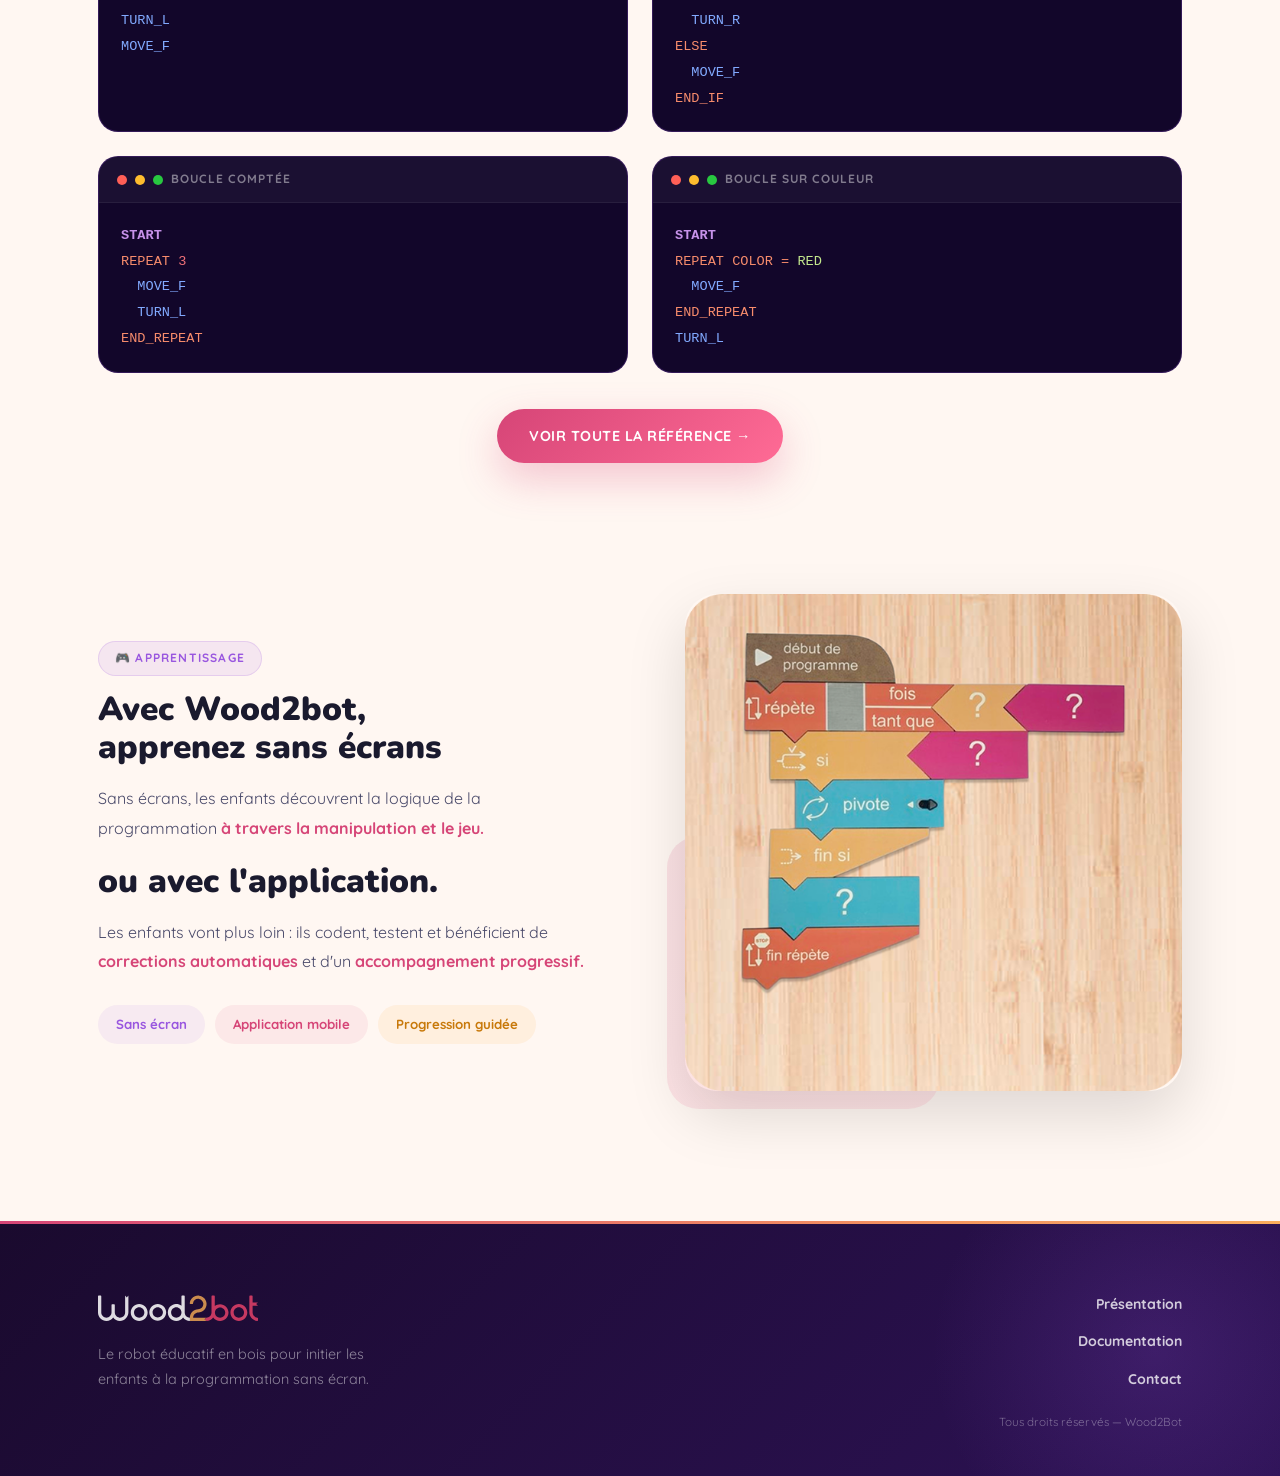
==== commit d6aac39d: "(+) update doc" ====
--- a/index.html
+++ b/index.html
@@ -77,8 +77,9 @@
             </svg>
         </div>
         <nav class="nav">
-            <a href="contact.html" class="nav-link">Contact</a>
             <a href="#" class="nav-link">Présentation</a>
+            <a href="documentation.html" class="nav-link">Documentation</a>
+            <a href="contact.html" class="nav-link nav-cta">Contact</a>
         </nav>
 
     </header>
@@ -86,10 +87,20 @@
     <main>
         <section class="hero container">
             <div class="hero-content">
+                <div class="hero-badge">
+                    <span class="hero-badge-dot"></span>
+                    Kit éducatif &amp; inclusif
+                </div>
                 <h1>Le kit idéal pour <br>apprendre la <span class="highlight">programmation...</span> <br>sans écrans !</h1>
+                <p class="hero-description">De la maternelle au primaire — une approche tangible, ludique et accessible à tous les enfants, y compris via le braille.</p>
+                <div class="hero-actions">
+                    <a href="contact.html" class="btn-primary">Nous contacter</a>
+                    <a href="#decouvrir" class="btn-secondary">Découvrir →</a>
+                </div>
             </div>
             <div class="hero-image">
-        <img src="assets/landing-mobile.png" alt="Kit éducatif Wood2Bot avec robot et blocs de programmation en bois">
+                <img src="assets/landing-mobile.png" alt="Kit éducatif Wood2Bot avec robot et blocs de programmation en bois">
+            </div>
         </section>
 
         <section class="partners container">
@@ -109,24 +120,34 @@
             </p>
         </section>
 
-        <section class="steps container">
-            <div class="step-card reveal-up">
-                <div class="step-image-box">
-                    <img src="./assets/parts/1.png" alt="Étape 1 : Construire le programme avec les blocs de bois">
-                </div>
-                <h3>1. Construisez</h3>
-            </div>
-            <div class="step-card reveal-up" style="transition-delay: 0.1s;">
-                <div class="step-image-box">
-                    <img src="./assets/parts/2.png" alt="Étape 2 : Scanner le code avec le robot Wood2Bot">
-                </div>
-                <h3>2. Scannez</h3>
-            </div>
-            <div class="step-card reveal-up" style="transition-delay: 0.2s;">
-                <div class="step-image-box">
-                    <img src="./assets/parts/3.png" alt="Étape 3 : Tester et voir le robot s'exécuter">
-                </div>
-                <h3>3. Testez</h3>
+        <section class="steps-wrapper container" id="decouvrir">
+            <div class="reveal-up">
+                <div class="section-label purple">✦ Comment ça marche</div>
+                <h2 class="section-heading">3 étapes, <span>c'est tout !</span></h2>
+                <p class="section-sub">Une expérience pensée pour que les enfants se lancent seuls, à leur rythme.</p>
+            </div>
+            <div class="steps">
+                <div class="step-card reveal-up">
+                    <div class="step-number">1</div>
+                    <div class="step-image-box">
+                        <img src="./assets/parts/1.png" alt="Étape 1 : Construire le programme avec les blocs de bois">
+                    </div>
+                    <h3>Construisez</h3>
+                </div>
+                <div class="step-card reveal-up" style="transition-delay: 0.12s;">
+                    <div class="step-number">2</div>
+                    <div class="step-image-box">
+                        <img src="./assets/parts/2.png" alt="Étape 2 : Scanner le code avec le robot Wood2Bot">
+                    </div>
+                    <h3>Scannez</h3>
+                </div>
+                <div class="step-card reveal-up" style="transition-delay: 0.24s;">
+                    <div class="step-number">3</div>
+                    <div class="step-image-box">
+                        <img src="./assets/parts/3.png" alt="Étape 3 : Tester et voir le robot s'exécuter">
+                    </div>
+                    <h3>Testez</h3>
+                </div>
             </div>
         </section>
 
@@ -135,6 +156,7 @@
                 <img src="assets/braille.png" alt="Lecture tactile des blocs en Braille pour l'accessibilité">
             </div>
             <div class="feature-content">
+                <div class="section-label pink">♿ Inclusion</div>
                 <h2>Un projet inclusif et interactif.</h2>
                 <p>
                     Avec Wood2Bot, la programmation devient accessible à tous, sans écrans, et avec un vrai support pédagogique. Chaque enfant peut découvrir la programmation à son rythme.
@@ -142,6 +164,182 @@
                 <p>
                     Les <span class="text-highlight">briques enrichies de braille</span>, les <span class="text-highlight">vibrations haptiques</span> et les <span class="text-highlight">signaux lumineux</span> du robot offrent une expérience sensorielle et ludique, accessible à tous.
                 </p>
+                <div class="feature-tags">
+                    <span class="feature-tag pink">Braille</span>
+                    <span class="feature-tag purple">Vibrations haptiques</span>
+                    <span class="feature-tag orange">Signaux lumineux</span>
+                </div>
+            </div>
+        </section>
+
+        <!-- ===== TECH STACK ===== -->
+        <section class="tech-stack container reveal-up">
+            <div class="section-label purple">⚡ Stack embarquée</div>
+            <h2 class="section-heading">Un firmware <span>C++ haute performance</span></h2>
+            <p class="section-sub">ESP32 dual-core, FreeRTOS, 5 capteurs, 2 actionneurs — piloté par des tuiles NFC.</p>
+            <div class="chips-grid">
+                <div class="chip-card purple">
+                    <span class="chip-icon">🧠</span>
+                    <span class="chip-name">ESP32 Xtensa LX6</span>
+                    <span class="chip-desc">Dual-core 240 MHz — Arduino via PlatformIO — FreeRTOS</span>
+                    <span class="chip-bus">MCU Principal</span>
+                </div>
+                <div class="chip-card orange">
+                    <span class="chip-icon">📡</span>
+                    <span class="chip-name">PN532</span>
+                    <span class="chip-desc">Lecteur NFC ISO 14443-A — NDEF Text — CS=GPIO15</span>
+                    <span class="chip-bus">SPI</span>
+                </div>
+                <div class="chip-card teal">
+                    <span class="chip-icon">🔄</span>
+                    <span class="chip-name">BMI270 (Bosch)</span>
+                    <span class="chip-desc">Accéléromètre + gyroscope — filtre de Madgwick — détection flip</span>
+                    <span class="chip-bus">I2C — GPIO 21/22</span>
+                </div>
+                <div class="chip-card teal">
+                    <span class="chip-icon">📏</span>
+                    <span class="chip-name">VL53L0X (ST)</span>
+                    <span class="chip-desc">Time-of-Flight — mesure distance en mm — portée 20–2000 mm</span>
+                    <span class="chip-bus">I2C bus 1 — GPIO 4/5</span>
+                </div>
+                <div class="chip-card pink">
+                    <span class="chip-icon">🎨</span>
+                    <span class="chip-name">VEML6040 (Vishay)</span>
+                    <span class="chip-desc">Capteur couleur RGBW — via TCA9548A mux I2C canal 1</span>
+                    <span class="chip-bus">I2C @ 0x70</span>
+                </div>
+                <div class="chip-card orange">
+                    <span class="chip-icon">⚙️</span>
+                    <span class="chip-name">SCServo SCS0009 × 2</span>
+                    <span class="chip-desc">Servos différentiels — UART half-duplex — 1 Mbaud — PID lacet</span>
+                    <span class="chip-bus">UART2 — GPIO 16/17</span>
+                </div>
+                <div class="chip-card purple">
+                    <span class="chip-icon">💡</span>
+                    <span class="chip-name">WS2812B × 16</span>
+                    <span class="chip-desc">NeoPixel RGB — feedback visuel état robot — GPIO12</span>
+                    <span class="chip-bus">GPIO 12 (1-wire)</span>
+                </div>
+                <div class="chip-card purple">
+                    <span class="chip-icon">🔀</span>
+                    <span class="chip-name">TCA9548A</span>
+                    <span class="chip-desc">Multiplexeur I2C 8 canaux — sélection bus VEML6040</span>
+                    <span class="chip-bus">I2C @ 0x70</span>
+                </div>
+            </div>
+        </section>
+
+        <!-- ===== ARCHITECTURE ===== -->
+        <section class="arch-section container reveal-up">
+            <div class="section-label orange">🏗 Architecture firmware</div>
+            <h2 class="section-heading">Deux modes, <span>un seul geste</span></h2>
+            <p class="section-sub">Retourner le robot bascule entre le mode scan NFC et l'exécution du programme — détecté par l'IMU en temps réel.</p>
+            <div class="arch-diagram">
+                <div class="arch-layers">
+                    <div class="arch-layer">
+                        <span class="arch-layer-label">INPUT</span>
+                        <div class="arch-layer-content">
+                            <span class="arch-box box-nfc">📡 PN532 — NFC (SPI)</span>
+                            <span class="arch-box box-imu">🔄 BMI270 — IMU (I2C) · Core 0</span>
+                        </div>
+                    </div>
+                    <div class="arch-arrow">↓</div>
+                    <div class="arch-layer">
+                        <span class="arch-layer-label">FSM</span>
+                        <div class="arch-layer-content">
+                            <span class="arch-box box-fsm">Scanner FSM — validation séquence NFC · isValidTag()</span>
+                            <span class="arch-box box-rtos">FreeRTOS · Task_imu + Task_prog</span>
+                        </div>
+                    </div>
+                    <div class="arch-arrow">↓</div>
+                    <div class="arch-layer">
+                        <span class="arch-layer-label">TOKENS</span>
+                        <div class="arch-layer-content">
+                            <span class="arch-box box-core">vector&lt;String&gt; tagContents[]  — programme en RAM</span>
+                        </div>
+                    </div>
+                    <div class="arch-arrow">↓</div>
+                    <div class="arch-layer">
+                        <span class="arch-layer-label">PARSER</span>
+                        <div class="arch-layer-content">
+                            <span class="arch-box box-parser">Interpréteur — IF / ELSE / REPEAT / END_REPEAT + capteurs</span>
+                        </div>
+                    </div>
+                    <div class="arch-arrow">↓</div>
+                    <div class="arch-layer">
+                        <span class="arch-layer-label">OUTPUT</span>
+                        <div class="arch-layer-content">
+                            <span class="arch-box box-motor">⚙️ SCServo SCS0009 (UART2)</span>
+                            <span class="arch-box box-led">💡 NeoPixel WS2812 (GPIO12)</span>
+                            <span class="arch-box box-tof">📏 VL53L0X ToF</span>
+                            <span class="arch-box box-color">🎨 VEML6040 Couleur</span>
+                        </div>
+                    </div>
+                </div>
+            </div>
+        </section>
+
+        <!-- ===== NFC LANGUAGE PREVIEW ===== -->
+        <section class="nfc-preview container reveal-up">
+            <div class="section-label pink">🧱 Langage NFC</div>
+            <h2 class="section-heading">Un vrai <span>langage structuré</span></h2>
+            <p class="section-sub">Actions, conditions, boucles — chaque brique NFC est un token. L'interpréteur gère l'imbrication complète.</p>
+            <div class="nfc-examples">
+                <div class="code-card">
+                    <div class="code-card-header">
+                        <span class="code-dot code-dot-red"></span>
+                        <span class="code-dot code-dot-yellow"></span>
+                        <span class="code-dot code-dot-green"></span>
+                        Séquence simple
+                    </div>
+                    <pre><span class="tok-kw">START</span>
+<span class="tok-act">MOVE_F</span>
+<span class="tok-act">TURN_L</span>
+<span class="tok-act">MOVE_F</span></pre>
+                </div>
+                <div class="code-card">
+                    <div class="code-card-header">
+                        <span class="code-dot code-dot-red"></span>
+                        <span class="code-dot code-dot-yellow"></span>
+                        <span class="code-dot code-dot-green"></span>
+                        Condition distance
+                    </div>
+                    <pre><span class="tok-kw">START</span>
+<span class="tok-cond">IF</span> <span class="tok-cond">DISTANCE</span> <span class="tok-cond">&lt;</span> <span class="tok-num">150</span>
+  <span class="tok-act">TURN_R</span>
+<span class="tok-cond">ELSE</span>
+  <span class="tok-act">MOVE_F</span>
+<span class="tok-cond">END_IF</span></pre>
+                </div>
+                <div class="code-card">
+                    <div class="code-card-header">
+                        <span class="code-dot code-dot-red"></span>
+                        <span class="code-dot code-dot-yellow"></span>
+                        <span class="code-dot code-dot-green"></span>
+                        Boucle comptée
+                    </div>
+                    <pre><span class="tok-kw">START</span>
+<span class="tok-cond">REPEAT</span> <span class="tok-num">3</span>
+  <span class="tok-act">MOVE_F</span>
+  <span class="tok-act">TURN_L</span>
+<span class="tok-cond">END_REPEAT</span></pre>
+                </div>
+                <div class="code-card">
+                    <div class="code-card-header">
+                        <span class="code-dot code-dot-red"></span>
+                        <span class="code-dot code-dot-yellow"></span>
+                        <span class="code-dot code-dot-green"></span>
+                        Boucle sur couleur
+                    </div>
+                    <pre><span class="tok-kw">START</span>
+<span class="tok-cond">REPEAT</span> <span class="tok-cond">COLOR</span> <span class="tok-cond">=</span> <span class="tok-val">RED</span>
+  <span class="tok-act">MOVE_F</span>
+<span class="tok-cond">END_REPEAT</span>
+<span class="tok-act">TURN_L</span></pre>
+                </div>
+            </div>
+            <div style="text-align:center;margin-top:36px;">
+                <a href="documentation.html#nfc-language" class="btn-primary">Voir toute la référence →</a>
             </div>
         </section>
 
@@ -150,30 +348,47 @@
                 <img src="assets/blocs.png" alt="Algorithme de programmation créé avec des blocs en bois">
             </div>
             <div class="feature-content">
+                <div class="section-label purple">🎮 Apprentissage</div>
                 <h2>Avec Wood2bot, <br>apprenez sans écrans</h2>
                 <p>
                     Sans écrans, les enfants découvrent la logique de la programmation <span class="text-highlight">à travers la manipulation et le jeu.</span>
                 </p>
-                
                 <h2>ou avec l'application.</h2>
                 <p>
                     Les enfants vont plus loin : ils codent, testent et bénéficient de <span class="text-highlight">corrections automatiques</span> et d'un <span class="text-highlight">accompagnement progressif.</span>
                 </p>
+                <div class="feature-tags">
+                    <span class="feature-tag purple">Sans écran</span>
+                    <span class="feature-tag pink">Application mobile</span>
+                    <span class="feature-tag orange">Progression guidée</span>
+                </div>
             </div>
         </section>
     </main>
 
     <footer class="footer">
         <div class="container footer-content">
-            <div class="logo white-logo">
-                <span class="logo-wood">Wood</span><span class="logo-2bot">2bot</span>
+            <div class="footer-brand">
+                <div class="logo white-logo">
+                    <svg width="160" height="31" viewBox="0 0 215 35" fill="none" xmlns="http://www.w3.org/2000/svg" style="opacity:0.9">
+                        <path d="M40.8536 0.565996V22.6038C40.8536 28.9035 35.7004 34.2994 29.4009 34.239C25.7242 34.2037 22.4621 32.4138 20.4079 29.6625C18.3961 32.4351 15.1205 34.208 11.3545 34.208C5.09256 34.208 0 29.1783 0 22.9918V0.94756C0 0.455405 0.398978 0.056488 0.891069 0.056488H3.5099C4.00205 0.056488 4.40097 0.455468 4.40097 0.94756V22.9918C4.40097 26.8144 7.45651 29.8071 11.3545 29.8071C15.1645 29.8071 18.1446 26.8207 18.1446 23.0107H18.1697V12.5221C18.1697 12.03 18.5687 11.631 19.0608 11.631H21.6796C22.1718 11.631 22.5707 12.03 22.5707 12.5221V22.6963C22.5707 26.3095 25.2486 29.4709 28.846 29.8073C32.9731 30.1932 36.4526 26.946 36.4526 22.8975V0.542293C36.4526 0.376377 36.6595 0.300491 36.7668 0.427051L38.6594 2.65935L40.5397 0.450377C40.6471 0.324132 40.8536 0.400268 40.8536 0.565996Z" fill="white"/>
+                        <path d="M145.59 34.1264L145.634 34.1641H145.59L145.546 34.1704H123.485V29.7883H123.479V29.7631H123.472C123.485 23.6081 128.427 18.591 134.55 18.4527V18.4275C138.803 18.4275 142.171 14.5811 141.374 10.1868C140.872 7.42325 138.662 5.19554 135.904 4.66868C131.77 3.87934 128.101 6.80435 127.655 10.6847C127.603 11.1365 127.228 11.4803 126.773 11.4803H124.142C123.619 11.4803 123.205 11.0313 123.25 10.5105C123.78 4.28429 129.373 -0.530626 135.878 0.214647C141.285 0.833989 145.553 5.36567 145.872 10.7979C146.253 17.2723 141.175 22.6789 134.814 22.8223V22.8475C130.992 22.8475 127.886 25.947 127.873 29.7696H145.609L145.591 29.7884L143.186 31.8214C143.102 31.8926 143.102 32.0224 143.186 32.0936L145.59 34.1264Z" fill="rgba(255,178,86,0.9)"/>
+                        <path d="M189.286 11.4803C183.03 11.4803 177.944 16.5665 177.944 22.8222C177.944 29.0716 183.03 34.1641 189.286 34.1641C195.541 34.1641 200.628 29.0716 200.628 22.8222C200.628 16.5665 195.541 11.4803 189.286 11.4803ZM189.286 29.7631C185.457 29.7631 182.345 26.6447 182.345 22.8222C182.345 18.9933 185.457 15.8812 189.286 15.8812C193.115 15.8812 196.227 18.9933 196.227 22.8222C196.227 26.6447 193.115 29.7631 189.286 29.7631Z" fill="rgba(237,69,109,0.95)"/>
+                        <path d="M214.562 13.8191H207.764V22.8348C207.764 26.3527 210.636 29.3638 214.198 29.7624C214.652 29.8133 215 30.188 215 30.6454V33.2745C215 33.7975 214.551 34.2113 214.03 34.1668C208.157 33.6662 203.363 28.6772 203.363 22.8347V0.903584C203.363 0.41143 203.762 0.0125122 204.254 0.0125122H206.872C207.365 0.0125122 207.764 0.411492 207.764 0.903584V9.41802H214.545C214.711 9.41802 214.787 9.62505 214.66 9.73225L212.454 11.5996L214.678 13.5054C214.804 13.613 214.728 13.8191 214.562 13.8191Z" fill="rgba(237,69,109,0.95)"/>
+                        <path d="M80.2737 11.3419C74.0243 11.3419 68.9318 16.4282 68.9318 22.6839C68.9318 28.9395 74.0243 34.0258 80.2737 34.0258C86.5294 34.0258 91.6219 28.9395 91.6219 22.6839C91.6219 16.4282 86.5294 11.3419 80.2737 11.3419ZM80.2737 29.6248C76.4512 29.6248 73.3327 26.5127 73.3327 22.6839C73.3327 18.855 76.4512 15.7429 80.2737 15.7429C84.1026 15.7429 87.221 18.855 87.221 22.6839C87.221 26.5127 84.1026 29.6248 80.2737 29.6248Z" fill="white"/>
+                        <path d="M55.3579 11.4991C49.1023 11.4991 44.016 16.5916 44.016 22.8473C44.016 29.0967 49.1023 34.1892 55.3579 34.1892C61.6136 34.1892 66.6999 29.0967 66.6999 22.8473C66.6999 16.5916 61.6136 11.4991 55.3579 11.4991ZM55.3579 29.7883C51.5291 29.7883 48.417 26.6699 48.417 22.8473C48.417 19.0185 51.5291 15.9001 55.3579 15.9001C59.1868 15.9001 62.2989 19.0185 62.2989 22.8473C62.2989 26.6699 59.1868 29.7883 55.3579 29.7883Z" fill="white"/>
+                        <path d="M123.472 29.7883V29.7631C119.656 29.7568 116.55 26.6636 116.538 22.8473V0.899026C116.538 0.402345 116.142 0.0062561 115.645 0.0062561H113.03C112.533 0.0062561 112.137 0.402345 112.137 0.899026V13.8756C110.056 12.2598 107.39 11.3482 104.517 11.5179C99.0972 11.8386 94.5705 16.0824 93.9356 21.4767C93.1246 28.3359 98.4874 34.1892 105.196 34.1892C108.949 34.1892 112.281 32.3534 114.343 29.5368C116.406 32.3408 119.732 34.1641 123.479 34.1641V29.7883H123.472ZM112.137 22.8473C112.137 26.6699 109.025 29.7883 105.196 29.7883C101.367 29.7883 98.2549 26.6699 98.2549 22.8473C98.2549 19.0185 101.367 15.9 105.196 15.9C109.018 15.9 112.124 19.0059 112.137 22.8221V22.8473Z" fill="white"/>
+                        <path d="M164.056 11.6437C161.358 11.6437 158.881 12.5868 156.932 14.1648V0.891069C156.932 0.398915 156.533 0 156.041 0H153.422C152.93 0 152.531 0.398978 152.531 0.891069V22.8536C152.531 26.6696 149.438 29.7631 145.622 29.7631L145.609 29.7694L145.59 29.7883L143.186 31.8213C143.102 31.8925 143.102 32.0223 143.186 32.0935L145.59 34.1265L145.634 34.1642C145.678 34.1642 145.722 34.1642 145.766 34.1579C149.463 34.1076 152.739 32.2718 154.763 29.4803C156.813 32.4101 160.214 34.3276 164.056 34.3276C170.305 34.3276 175.398 29.2414 175.398 22.9857C175.398 16.73 170.305 11.6437 164.056 11.6437ZM164.056 29.9266C160.227 29.9266 157.115 26.8145 157.115 22.9856C157.115 19.1568 160.227 16.0447 164.056 16.0447C167.884 16.0447 170.997 19.1568 170.997 22.9856C170.997 26.8145 167.884 29.9266 164.056 29.9266Z" fill="rgba(237,69,109,0.95)"/>
+                    </svg>
+                </div>
+                <p>Le robot éducatif en bois pour initier les enfants à la programmation sans écran.</p>
             </div>
             <div class="footer-links">
+                <a href="index.html">Présentation</a>
+                <a href="documentation.html">Documentation</a>
                 <a href="contact.html">Contact</a>
-                <a href="#">Présentation</a>
-                <p class="legal">Tous droits réservés - Mentions légales</p>
-            </div>
-
+                <p class="legal">Tous droits réservés — Wood2Bot</p>
+            </div>
         </div>
     </footer>
 
--- a/style.css
+++ b/style.css
@@ -1,443 +1,1220 @@
-/* --- Variables & Reset --- */
+/* ============================================
+   WOOD2BOT — Modern Design System
+   ============================================ */
+
 :root {
-    --primary-pink: #D64577; /* Rose principal */
-    --primary-hover: #b53661;
-    --bg-cream: #FFF5EF;     /* Fond crème */
-    --text-dark: #333333;
-    --text-gray: #666666;
-    --accent-purple: #9956DF; /* Pour les bordures des étapes */
+    /* Brand colors */
+    --pink:         #D64577;
+    --pink-light:   #f06b91;
+    --pink-dark:    #b53661;
+    --purple:       #9956DF;
+    --purple-light: #b882ef;
+    --orange:       #FFB256;
+
+    /* Backgrounds */
+    --bg-cream:    #FFF7F2;
+
+    /* Text */
+    --text-dark:   #1a1a2e;
+    --text-medium: #4a4a6a;
+    --text-light:  #9898b8;
+
+    /* Gradients */
+    --grad-pink:    linear-gradient(135deg, #D64577 0%, #ff6b95 100%);
+    --grad-purple:  linear-gradient(135deg, #9956DF 0%, #c389ff 100%);
+    --grad-dark:    linear-gradient(135deg, #1a0a2e 0%, #2d1255 60%, #3d1060 100%);
+    --grad-sunset:  linear-gradient(135deg, #D64577 0%, #FFB256 100%);
+
+    /* Shadows */
+    --shadow-sm:     0 2px 8px rgba(0,0,0,0.06);
+    --shadow-md:     0 8px 30px rgba(0,0,0,0.09);
+    --shadow-lg:     0 24px 60px rgba(0,0,0,0.13);
+    --shadow-pink:   0 16px 40px rgba(214,69,119,0.28);
+    --shadow-purple: 0 16px 40px rgba(153,86,223,0.22);
+
+    /* Radii */
+    --r-sm:  12px;
+    --r-md:  20px;
+    --r-lg:  32px;
+    --r-xl:  48px;
+
+    /* Fonts */
     --font-heading: 'Nunito', sans-serif;
-    --font-body: 'Quicksand', sans-serif;
-}
-
-* {
-    margin: 0;
-    padding: 0;
-    box-sizing: border-box;
-}
-
+    --font-body:    'Quicksand', sans-serif;
+
+    --section-gap: 130px;
+}
+
+/* ============================================
+   RESET & BASE
+   ============================================ */
+*, *::before, *::after { margin: 0; padding: 0; box-sizing: border-box; }
+html { scroll-behavior: smooth; }
 body {
     background-color: var(--bg-cream);
     font-family: var(--font-body);
     color: var(--text-dark);
-    line-height: 1.6;
-    padding-top: 85px;
-}
-
-h1, h2, h3 {
-    font-family: var(--font-heading);
-    font-weight: 900;
-    color: var(--primary-pink);
-}
-
-a {
-    text-decoration: none;
-    color: inherit;
-}
-
-.container {
-    max-width: 1100px;
-    margin: 0 auto;
-    padding: 0 20px;
-}
-
-/* --- Header --- */
+    line-height: 1.7;
+    overflow-x: hidden;
+    padding-top: 106px;
+}
+h1, h2, h3, h4 { font-family: var(--font-heading); font-weight: 900; line-height: 1.15; }
+a { text-decoration: none; color: inherit; }
+img { max-width: 100%; display: block; }
+.container { max-width: 1140px; margin: 0 auto; padding: 0 28px; }
+
+/* ============================================
+   HEADER — floating glassmorphism pill
+   ============================================ */
 .header {
     display: flex;
     justify-content: space-between;
     align-items: center;
-    padding: 20px 20px 5px 20px; /* Moins de padding en bas */
+    padding: 16px 24px;
     position: fixed;
-    top: 0;
+    top: 18px;
     left: 50%;
     transform: translateX(-50%);
-    width: 100%;
-    max-width: 1100px;
+    width: calc(100% - 48px);
+    max-width: 1140px;
     z-index: 1000;
-    background-color: var(--bg-cream);
-}
-
-.logo {
-    font-family: var(--font-heading);
-    font-size: 2rem;
-    font-weight: 700;
-}
-
-.logo-wood { color: white; -webkit-text-stroke: 1px var(--primary-pink); /* Simulation simple */ color: var(--text-dark); } 
-/* Simplification pour le logo texte */
-.logo { color: var(--primary-pink); }
-.logo-wood { color: inherit; }
-.logo-2bot { color: inherit; font-weight: 400; }
+    background: rgba(255,247,242,0.82);
+    backdrop-filter: blur(24px);
+    -webkit-backdrop-filter: blur(24px);
+    border: 1px solid rgba(255,255,255,0.65);
+    border-radius: var(--r-xl);
+    box-shadow: var(--shadow-md), inset 0 1px 0 rgba(255,255,255,0.8);
+}
+
+.logo { display: flex; align-items: center; }
+.nav { display: flex; align-items: center; gap: 6px; }
 
 .nav-link {
-    margin-left: 20px;
-    color: var(--primary-pink);
-    font-weight: 700;
-    font-size: 0.9rem;
-    text-transform: uppercase;
-}
-
-/* --- Hero Section --- */
+    padding: 10px 20px;
+    color: var(--text-medium);
+    font-weight: 700;
+    font-size: 0.85rem;
+    text-transform: uppercase;
+    letter-spacing: 0.5px;
+    border-radius: 50px;
+    transition: all 0.2s;
+}
+.nav-link:hover { color: var(--pink); background: rgba(214,69,119,0.07); }
+.nav-link.nav-cta {
+    background: var(--grad-pink);
+    color: white;
+    box-shadow: 0 6px 20px rgba(214,69,119,0.3);
+}
+.nav-link.nav-cta:hover { transform: translateY(-2px); box-shadow: var(--shadow-pink); }
+.nav-link.nav-active-link {
+    color: var(--purple);
+    background: rgba(153,86,223,0.08);
+}
+
+/* ============================================
+   HERO
+   ============================================ */
 .hero {
-    text-align: center;
-    padding: 40px 0;
-}
-
-.hero h1 {
-    font-size: 2.5rem;
-    line-height: 1.2;
-    margin-bottom: 20px;
-}
-
-.hero .highlight {
-    background-color: var(--primary-pink);
-    color: white;
-    padding: 0 10px;
-    transform: rotate(-1deg);
-    display: inline-block;
-    border-radius: 4px;
-}
-
-.hero-image img {
-    width: 100%;
-    max-width: 800px;
-    height: auto;
-    border-radius: 10px;
-}
-
-/* --- Partners Box --- */
-.partners {
-    margin-top: 20px;
-}
-
-.partners-box {
-    background-color: var(--primary-pink);
-    border-radius: 20px;
-    padding: 20px;
-    text-align: center;
-}
-
-.partners-title {
-    color: white;
-    font-size: 1.2rem;
-    margin-bottom: 15px;
-}
-
-.partners-logos {
-    background-color: white;
-    border-radius: 15px;
-    padding: 15px;
-    display: flex;
-    justify-content: space-around;
-    align-items: center;
-    flex-wrap: wrap;
-    gap: 15px;
-}
-
-.partners-logos img {
-    max-height: 80px;
-    width: auto;
-}
-
-/* --- Intro Text --- */
-.intro {
-    text-align: center;
-    padding: 40px 0;
-    margin-bottom: 70px;
-    font-style: italic;
-    color: var(--primary-pink);
-    font-size: 1.6rem;
-    max-width: 700px;
-}
-
-/* --- Steps Section --- */
-.steps {
-    display: flex;
-    justify-content: space-between;
-    gap: 20px;
-    margin-bottom: 180px;
-    flex-wrap: wrap;
-}
-
-.step-card {
-    flex: 1;
-    min-width: 250px;
-    text-align: center;
-}
-
-.step-image-box {
-    border: 3px solid var(--accent-purple); /* Violet clair */
-    border-radius: 30px;
-    padding: 10px;
-    margin-bottom: 15px;
-    background: white;
-}
-
-.step-image-box img {
-    width: 100%;
-    height: auto;
-    border-radius: 10px;
-}
-
-.step-card h3 {
-    color: #9C27B0; /* Texte violet */
-    font-size: 1.2rem;
-}
-
-/* --- Features Section --- */
-.feature {
-    display: flex;
-    align-items: center;
-    gap: 50px;
-    margin-bottom: 80px;
-}
-
-.feature-reverse {
-    flex-direction: row-reverse;
-}
-
-.feature-content {
-    flex: 1;
-}
-
-.feature-image {
-    flex: 1;
-}
-
-.feature-image img {
-    width: 100%;
-    border-radius: 20px;
-    box-shadow: 0 10px 20px rgba(0,0,0,0.05);
-}
-
-.feature h2 {
-    font-size: 1.8rem;
-    margin-bottom: 20px;
-    line-height: 1.2;
-}
-
-.feature p {
-    margin-bottom: 20px;
-    font-size: 0.95rem;
-    color: var(--text-dark);
-}
-
-.text-highlight {
-    color: var(--primary-pink);
-    font-weight: 700;
-}
-
-.secondary-title {
-    color: var(--primary-pink);
-    opacity: 0.8;
-    margin-top: 30px;
-}
-
-/* --- Footer --- */
-.footer {
-    background-color: var(--primary-pink);
-    color: white;
-    padding: 40px 0;
-    margin-top: 40px;
-}
-
-.footer-content {
-    display: flex;
-    justify-content: space-between;
-    align-items: flex-end;
-}
-
-.white-logo {
-    color: white;
-}
-
-.footer-links {
-    text-align: right;
-    display: flex;
-    flex-direction: column;
-    gap: 10px;
-}
-
-.footer-links a {
-    font-weight: 700;
-    font-size: 0.9rem;
-}
-
-.legal {
-    font-size: 0.7rem;
-    margin-top: 10px;
-    opacity: 0.8;
-}
-
-/* --- Responsive Mobile --- */
-@media (max-width: 768px) {
-    .steps {
-        flex-direction: column;
-        gap: 40px;
-    }
-
-    .step-image-box {
-        max-width: 250px;
-        margin-left: auto;
-        margin-right: auto;
-    }
-
-    .feature, .feature-reverse {
-        flex-direction: column;
-        text-align: center;
-        gap: 30px;
-    }
-    
-    .header {
-        flex-direction: column;
-        gap: 10px;
-    }
-
-    .hero h1 {
-        font-size: 1.8rem;
-    }
-
-    .footer-content {
-        flex-direction: column;
-        align-items: center;
-        text-align: center;
-        gap: 20px;
-    }
-
-    .footer-links {
-        text-align: center;
-    }
-}
-/* --- Desktop Hero adjustments --- */
+    position: relative;
+    overflow: hidden;
+    border-radius: var(--r-xl);
+    min-height: 600px;
+    display: flex;
+    align-items: center;
+    margin-bottom: 64px;
+}
+
 @media (min-width: 769px) {
     .hero {
         background-image: url('assets/landing.png');
         background-size: cover;
         background-position: center;
-        text-align: left;
-        display: flex;
-        align-items: center;
-        min-height: 500px;
     }
-
-    /* Removes landing.png for contact page if we use this class */
-    .hero.hero-contact {
-         background-image: none;
-         min-height: auto;
-         display: block;
-         text-align: center;
-         padding-top: 60px;
+    .hero::before {
+        content: '';
+        position: absolute;
+        inset: 0;
+        background: linear-gradient(105deg,
+            rgba(12,3,30,0.92) 0%,
+            rgba(25,8,55,0.78) 48%,
+            rgba(0,0,0,0.10) 100%);
+        border-radius: inherit;
     }
-
+    .hero-image { display: none; }
     .hero-content {
-        width: 50%;
-        padding-right: 40px;
+        position: relative;
+        z-index: 2;
+        max-width: 620px;
+        padding: 80px 70px;
     }
-
-    .hero.hero-contact .hero-content {
+}
+
+.hero-badge {
+    display: inline-flex;
+    align-items: center;
+    gap: 8px;
+    background: rgba(255,178,86,0.14);
+    border: 1px solid rgba(255,178,86,0.42);
+    color: var(--orange);
+    padding: 8px 18px;
+    border-radius: 50px;
+    font-size: 0.78rem;
+    font-weight: 700;
+    text-transform: uppercase;
+    letter-spacing: 1.2px;
+    margin-bottom: 28px;
+}
+.hero-badge-dot {
+    width: 6px; height: 6px;
+    background: var(--orange);
+    border-radius: 50%;
+    animation: pulse 2.2s ease-in-out infinite;
+}
+
+.hero h1 {
+    font-size: clamp(2.1rem, 5vw, 3.75rem);
+    line-height: 1.1;
+    color: white;
+    margin-bottom: 28px;
+}
+.hero .highlight {
+    background: var(--grad-pink);
+    -webkit-background-clip: text;
+    -webkit-text-fill-color: transparent;
+    background-clip: text;
+}
+
+.hero-description {
+    color: rgba(255,255,255,0.72);
+    font-size: 1.05rem;
+    margin-bottom: 40px;
+    max-width: 440px;
+    line-height: 1.8;
+}
+
+.hero-actions { display: flex; gap: 14px; flex-wrap: wrap; }
+
+.btn-primary {
+    display: inline-flex;
+    align-items: center;
+    gap: 10px;
+    background: var(--grad-pink);
+    color: white;
+    padding: 15px 32px;
+    border-radius: 50px;
+    font-weight: 800;
+    font-size: 0.9rem;
+    letter-spacing: 0.5px;
+    box-shadow: var(--shadow-pink);
+    transition: all 0.35s cubic-bezier(0.34,1.56,0.64,1);
+    border: none;
+    cursor: pointer;
+    font-family: var(--font-body);
+    text-transform: uppercase;
+}
+.btn-primary:hover { transform: translateY(-4px) scale(1.03); box-shadow: 0 28px 50px rgba(214,69,119,0.42); }
+
+.btn-secondary {
+    display: inline-flex;
+    align-items: center;
+    gap: 10px;
+    background: rgba(255,255,255,0.1);
+    backdrop-filter: blur(10px);
+    color: white;
+    padding: 15px 32px;
+    border-radius: 50px;
+    font-weight: 700;
+    font-size: 0.9rem;
+    border: 1px solid rgba(255,255,255,0.26);
+    transition: all 0.3s;
+    cursor: pointer;
+    font-family: var(--font-body);
+    text-transform: uppercase;
+    letter-spacing: 0.5px;
+}
+.btn-secondary:hover { background: rgba(255,255,255,0.18); transform: translateY(-2px); }
+
+@media (max-width: 768px) {
+    .hero {
+        flex-direction: column;
+        text-align: center;
+        background: var(--grad-dark);
+        padding: 60px 24px 44px;
+        min-height: auto;
+        border-radius: var(--r-lg);
+    }
+    .hero-content { width: 100%; max-width: 100%; padding: 0; }
+    .hero h1 { font-size: 2rem; }
+    .hero-description { max-width: 100%; margin-left: auto; margin-right: auto; }
+    .hero-actions { justify-content: center; }
+    .hero-image img {
         width: 100%;
-        padding-right: 0;
+        max-width: 380px;
+        margin: 32px auto 0;
+        border-radius: var(--r-lg);
+        opacity: 0;
+        animation: scaleIn 1.4s cubic-bezier(0.16,1,0.3,1) 0.2s both;
     }
-
-    .hero-image {
-        display: none;
-    }
-}
-
-
-/* --- Modern Contact Form --- */
-.contact-section {
-    padding: 80px 20px;
-    max-width: 700px;
+}
+
+/* ============================================
+   PARTNERS
+   ============================================ */
+.partners { margin-bottom: 88px; }
+
+.partners-box {
+    background: var(--grad-pink);
+    border-radius: var(--r-lg);
+    padding: 32px 36px;
+    box-shadow: var(--shadow-pink);
+    position: relative;
+    overflow: hidden;
+}
+.partners-box::after {
+    content: '';
+    position: absolute;
+    top: -60%; right: -5%;
+    width: 320px; height: 320px;
+    background: rgba(255,255,255,0.06);
+    border-radius: 50%;
+    pointer-events: none;
+}
+
+.partners-title {
+    color: white;
+    font-size: 0.85rem;
+    font-weight: 700;
+    text-transform: uppercase;
+    letter-spacing: 1.2px;
+    margin-bottom: 18px;
+    opacity: 0.88;
+}
+
+.partners-logos {
+    background: rgba(255,255,255,0.97);
+    border-radius: var(--r-md);
+    padding: 20px 36px;
+    display: flex;
+    justify-content: space-around;
+    align-items: center;
+    flex-wrap: wrap;
+    gap: 20px;
+}
+.partners-logos img {
+    max-height: 60px; width: auto;
+    transition: all 0.4s cubic-bezier(0.34,1.56,0.64,1);
+}
+.partners-logos img:hover { transform: scale(1.12) rotate(1.5deg); }
+
+/* ============================================
+   INTRO
+   ============================================ */
+.intro {
+    text-align: center;
+    padding: 40px 0 80px;
+    max-width: 740px;
     margin: 0 auto;
+}
+.intro p {
+    color: var(--text-medium);
+    font-size: clamp(1.1rem, 2.2vw, 1.5rem);
+    font-weight: 600;
+    line-height: 1.85;
     position: relative;
-    z-index: 10;
-}
+    padding-top: 40px;
+}
+.intro p::before {
+    content: '';
+    position: absolute;
+    top: 0; left: 50%;
+    transform: translateX(-50%);
+    width: 56px; height: 4px;
+    background: var(--grad-pink);
+    border-radius: 2px;
+}
+
+/* ============================================
+   SECTION LABELS
+   ============================================ */
+.section-label {
+    display: inline-flex;
+    align-items: center;
+    gap: 7px;
+    padding: 6px 16px;
+    border-radius: 50px;
+    font-size: 0.75rem;
+    font-weight: 700;
+    text-transform: uppercase;
+    letter-spacing: 1.2px;
+    margin-bottom: 14px;
+}
+.section-label.purple { background: rgba(153,86,223,0.1); color: var(--purple); border: 1px solid rgba(153,86,223,0.18); }
+.section-label.pink   { background: rgba(214,69,119,0.08); color: var(--pink);   border: 1px solid rgba(214,69,119,0.16); }
+.section-label.orange { background: rgba(255,178,86,0.1);  color: #c8790a;       border: 1px solid rgba(255,178,86,0.25); }
+
+.section-heading { font-size: clamp(1.8rem, 3vw, 2.5rem); color: var(--text-dark); margin-bottom: 12px; }
+.section-heading span { color: var(--pink); }
+.section-sub { color: var(--text-medium); font-size: 1.05rem; max-width: 500px; line-height: 1.8; margin-bottom: 56px; }
+
+/* ============================================
+   STEPS
+   ============================================ */
+.steps-wrapper { margin-bottom: var(--section-gap); }
+
+.steps {
+    display: grid;
+    grid-template-columns: repeat(3, 1fr);
+    gap: 24px;
+}
+
+.step-card {
+    background: white;
+    border-radius: var(--r-lg);
+    padding: 8px 8px 26px;
+    box-shadow: var(--shadow-md);
+    border: 1px solid rgba(153,86,223,0.07);
+    text-align: center;
+    overflow: hidden;
+    transition: all 0.4s cubic-bezier(0.34,1.56,0.64,1);
+}
+.step-card:hover {
+    transform: translateY(-12px);
+    box-shadow: var(--shadow-purple);
+    border-color: rgba(153,86,223,0.22);
+}
+
+.step-number {
+    display: inline-flex;
+    width: 38px; height: 38px;
+    background: var(--grad-purple);
+    color: white;
+    border-radius: 50%;
+    font-family: var(--font-heading);
+    font-weight: 900;
+    font-size: 1rem;
+    align-items: center;
+    justify-content: center;
+    margin: 22px auto 14px;
+    box-shadow: 0 6px 16px rgba(153,86,223,0.35);
+}
+
+.step-image-box {
+    border-radius: var(--r-md);
+    overflow: hidden;
+    background: #fef1eb;
+    aspect-ratio: 4/3;
+    display: flex;
+    align-items: center;
+    justify-content: center;
+}
+.step-image-box img { width: 100%; height: 100%; object-fit: cover; transition: transform 0.55s ease; }
+.step-card:hover .step-image-box img { transform: scale(1.05); }
+.step-card h3 { color: var(--purple); font-size: 1.1rem; margin-top: 18px; }
+
+/* ============================================
+   FEATURE SECTIONS
+   ============================================ */
+.feature {
+    display: grid;
+    grid-template-columns: 1fr 1fr;
+    gap: 90px;
+    align-items: center;
+    margin-bottom: var(--section-gap);
+}
+.feature-reverse { direction: rtl; }
+.feature-reverse > * { direction: ltr; }
+
+.feature-image { position: relative; }
+.feature-image img {
+    width: 100%;
+    border-radius: var(--r-lg);
+    box-shadow: var(--shadow-lg);
+    transition: transform 0.6s cubic-bezier(0.25,0.46,0.45,0.94);
+}
+.feature-image:hover img { transform: scale(1.025) rotate(-0.4deg); }
+.feature-image::after {
+    content: '';
+    position: absolute;
+    bottom: -18px; right: -18px;
+    width: 55%; height: 55%;
+    background: var(--grad-purple);
+    border-radius: var(--r-lg);
+    z-index: -1;
+    opacity: 0.13;
+}
+.feature-reverse .feature-image::after { right: auto; left: -18px; background: var(--grad-pink); }
+
+.feature-content h2 { font-size: clamp(1.55rem, 2.6vw, 2.15rem); color: var(--text-dark); margin-bottom: 18px; }
+.feature-content h2 + h2 { margin-top: 40px; padding-top: 40px; border-top: 1px solid rgba(0,0,0,0.07); }
+.feature-content p { color: var(--text-medium); font-size: 1rem; line-height: 1.85; margin-bottom: 18px; }
+.text-highlight { color: var(--pink); font-weight: 800; }
+
+.feature-tags { display: flex; flex-wrap: wrap; gap: 10px; margin-top: 28px; }
+.feature-tag {
+    display: inline-flex;
+    align-items: center;
+    gap: 6px;
+    padding: 8px 18px;
+    border-radius: 50px;
+    font-size: 0.83rem;
+    font-weight: 700;
+}
+.feature-tag.pink   { background: rgba(214,69,119,0.08); color: var(--pink); }
+.feature-tag.purple { background: rgba(153,86,223,0.08); color: var(--purple); }
+.feature-tag.orange { background: rgba(255,178,86,0.12); color: #c8790a; }
+
+/* ============================================
+   FOOTER
+   ============================================ */
+.footer {
+    background: linear-gradient(135deg, #1a0a2e 0%, #2d1255 100%);
+    color: white;
+    padding: 72px 0 44px;
+    position: relative;
+    overflow: hidden;
+}
+.footer::before {
+    content: '';
+    position: absolute;
+    top: 0; left: 0; right: 0;
+    height: 3px;
+    background: var(--grad-sunset);
+}
+.footer::after {
+    content: '';
+    position: absolute;
+    bottom: -100px; right: -100px;
+    width: 450px; height: 450px;
+    background: radial-gradient(circle, rgba(153,86,223,0.18) 0%, transparent 70%);
+    pointer-events: none;
+}
+
+.footer-content {
+    display: grid;
+    grid-template-columns: 1fr auto;
+    align-items: start;
+    gap: 60px;
+    position: relative;
+    z-index: 1;
+}
+
+.footer-brand p {
+    color: rgba(255,255,255,0.5);
+    font-size: 0.9rem;
+    margin-top: 18px;
+    max-width: 280px;
+    line-height: 1.75;
+}
+
+.footer-links { display: flex; flex-direction: column; align-items: flex-end; gap: 14px; }
+.footer-links a { font-weight: 700; font-size: 0.88rem; color: rgba(255,255,255,0.78); transition: color 0.2s; }
+.footer-links a:hover { color: var(--pink-light); }
+.legal { font-size: 0.73rem; color: rgba(255,255,255,0.36); margin-top: 6px; }
+
+.white-logo { color: white; opacity: 0.95; }
+.logo-wood  { color: white; }
+.logo-2bot  { color: white; font-weight: 400; }
+
+/* ============================================
+   REVEAL ANIMATIONS
+   ============================================ */
+.reveal-up {
+    opacity: 0;
+    transform: translateY(44px);
+    transition: opacity 0.85s cubic-bezier(0.16,1,0.3,1), transform 0.85s cubic-bezier(0.16,1,0.3,1);
+    will-change: opacity, transform;
+}
+.reveal-scale {
+    opacity: 0;
+    transform: scale(0.93) translateY(22px);
+    transition: opacity 0.95s cubic-bezier(0.16,1,0.3,1), transform 0.95s cubic-bezier(0.16,1,0.3,1);
+    will-change: opacity, transform;
+}
+.reveal-visible { opacity: 1 !important; transform: translateY(0) scale(1) !important; }
+
+.hero-content { animation: fadeInUp 1.2s cubic-bezier(0.16,1,0.3,1) both; }
+
+/* ============================================
+   KEYFRAMES
+   ============================================ */
+@keyframes fadeInUp {
+    from { opacity: 0; transform: translateY(40px); }
+    to   { opacity: 1; transform: translateY(0); }
+}
+@keyframes scaleIn {
+    from { opacity: 0; transform: scale(0.92); }
+    to   { opacity: 1; transform: scale(1); }
+}
+@keyframes pulse {
+    0%,100% { opacity: 1; transform: scale(1); }
+    50%      { opacity: 0.55; transform: scale(0.82); }
+}
+
+/* ============================================
+   RESPONSIVE
+   ============================================ */
+@media (max-width: 960px) {
+    .steps { grid-template-columns: 1fr 1fr; }
+    .feature, .feature-reverse { grid-template-columns: 1fr; direction: ltr; gap: 44px; }
+    .feature-image::after { display: none; }
+}
+
+@media (max-width: 768px) {
+    :root { --section-gap: 88px; }
+    body { padding-top: 88px; }
+    .header { top: 10px; width: calc(100% - 24px); padding: 13px 18px; border-radius: var(--r-lg); }
+    .steps { grid-template-columns: 1fr; max-width: 340px; margin-left: auto; margin-right: auto; }
+    .footer-content { grid-template-columns: 1fr; gap: 36px; }
+    .footer-links { align-items: flex-start; }
+}
+
+@media (max-width: 480px) {
+    .hero-actions { flex-direction: column; align-items: center; }
+    .btn-primary, .btn-secondary { width: 100%; justify-content: center; }
+}
+
+/* ============================================
+   CONTACT PAGE
+   ============================================ */
+.hero.hero-contact {
+    background-image: none !important;
+    background: var(--grad-dark) !important;
+    min-height: 300px;
+    text-align: center;
+    justify-content: center;
+    flex-direction: column;
+    padding: 80px 40px;
+    margin-bottom: 0;
+    border-radius: var(--r-xl);
+}
+.hero.hero-contact::before { display: none; }
+.hero.hero-contact .hero-content { width: 100%; max-width: 100%; padding: 0; }
+.hero.hero-contact h1 { font-size: clamp(2rem, 4vw, 3rem); }
+.hero.hero-contact .highlight {
+    background: var(--grad-pink);
+    -webkit-background-clip: text;
+    -webkit-text-fill-color: transparent;
+    background-clip: text;
+}
+.hero.hero-contact p { color: rgba(255,255,255,0.68); font-size: 1.1rem; margin-top: 16px; font-weight: 500; }
+
+.contact-section { padding: 64px 20px 100px; max-width: 680px; margin: 0 auto; }
 
 .modern-form {
     background: white;
-    padding: 60px;
-    border-radius: 30px;
-    box-shadow: 0 20px 50px rgba(0,0,0,0.06);
-    border: 1px solid rgba(255, 255, 255, 0.8);
-    backdrop-filter: blur(10px);
-}
-
-.form-group {
-    margin-bottom: 30px;
-    position: relative;
-}
-
+    padding: 56px 52px;
+    border-radius: var(--r-lg);
+    box-shadow: var(--shadow-lg);
+    border: 1px solid rgba(255,255,255,0.8);
+}
+
+.form-group { margin-bottom: 28px; position: relative; }
 .form-group label {
     display: block;
     margin-bottom: 10px;
     font-weight: 800;
     color: var(--text-dark);
-    font-size: 0.9rem;
-    letter-spacing: 0.5px;
-    text-transform: uppercase;
-    transition: color 0.3s;
-}
-
-.form-group input, 
+    font-size: 0.82rem;
+    letter-spacing: 0.6px;
+    text-transform: uppercase;
+}
+.form-group input,
 .form-group textarea {
     width: 100%;
-    padding: 18px 25px;
-    border: 2px solid #f0f0f0;
-    border-radius: 16px;
+    padding: 15px 22px;
+    border: 2px solid #f0eff5;
+    border-radius: var(--r-sm);
     font-family: var(--font-body);
     font-size: 1rem;
-    transition: all 0.3s cubic-bezier(0.25, 0.8, 0.25, 1);
-    background-color: #fcfcfc;
+    transition: all 0.25s cubic-bezier(0.25,0.8,0.25,1);
+    background: #faf9fc;
     color: var(--text-dark);
-    resize: none; 
-}
-
-.form-group input:focus, 
+    resize: none;
+}
+.form-group input:focus,
 .form-group textarea:focus {
-    border-color: var(--primary-pink);
-    background-color: white;
-    box-shadow: 0 10px 25px rgba(214, 69, 119, 0.1);
+    border-color: var(--pink);
+    background: white;
+    box-shadow: 0 6px 22px rgba(214,69,119,0.11);
     outline: none;
     transform: translateY(-2px);
 }
 
 .btn-submit {
     width: 100%;
-    background: linear-gradient(135deg, var(--primary-pink) 0%, #ff6b95 100%);
+    background: var(--grad-pink);
     color: white;
-    padding: 20px;
+    padding: 18px;
     border: none;
-    border-radius: 16px;
-    font-size: 1.1rem;
+    border-radius: var(--r-sm);
+    font-size: 0.95rem;
     font-weight: 800;
     cursor: pointer;
-    transition: all 0.3s;
+    transition: all 0.35s cubic-bezier(0.34,1.56,0.64,1);
     text-transform: uppercase;
     letter-spacing: 2px;
-    box-shadow: 0 10px 30px rgba(214, 69, 119, 0.3);
-    margin-top: 10px;
-}
-
-.btn-submit:hover {
-    transform: translateY(-5px);
-    box-shadow: 0 20px 40px rgba(214, 69, 119, 0.4);
-}
-
-.btn-submit:active {
-    transform: translateY(-2px);
-}
-
-/* --- Ultra Modern Popup --- */
+    box-shadow: var(--shadow-pink);
+    font-family: var(--font-body);
+    opacity: 0;
+    animation: fadeInUp 0.6s cubic-bezier(0.2,0.8,0.2,1) 0.45s forwards;
+}
+.btn-submit:hover { transform: translateY(-5px); box-shadow: 0 24px 48px rgba(214,69,119,0.4); }
+.btn-submit:active { transform: translateY(-2px); }
+
+.modern-form .form-group {
+    opacity: 0;
+    transform: translateY(20px);
+    animation: fadeInUp 0.6s cubic-bezier(0.2,0.8,0.2,1) forwards;
+}
+.modern-form .form-group:nth-child(1) { animation-delay: 0.15s; }
+.modern-form .form-group:nth-child(2) { animation-delay: 0.25s; }
+.modern-form .form-group:nth-child(3) { animation-delay: 0.35s; }
+
+/* ============================================
+   TECH STACK SECTION (index)
+   ============================================ */
+.tech-stack { margin-bottom: var(--section-gap); }
+
+.chips-grid {
+    display: grid;
+    grid-template-columns: repeat(auto-fill, minmax(200px, 1fr));
+    gap: 16px;
+    margin-top: 48px;
+}
+
+.chip-card {
+    background: white;
+    border: 1.5px solid rgba(153,86,223,0.09);
+    border-radius: var(--r-md);
+    padding: 22px 20px 20px;
+    display: flex;
+    flex-direction: column;
+    gap: 10px;
+    transition: all 0.35s cubic-bezier(0.34,1.56,0.64,1);
+    position: relative;
+    overflow: hidden;
+}
+.chip-card::before {
+    content: '';
+    position: absolute;
+    top: 0; left: 0; right: 0;
+    height: 3px;
+    border-radius: var(--r-md) var(--r-md) 0 0;
+}
+.chip-card.purple::before { background: var(--grad-purple); }
+.chip-card.pink::before   { background: var(--grad-pink); }
+.chip-card.orange::before { background: linear-gradient(135deg,#FFB256,#ff8c00); }
+.chip-card.teal::before   { background: linear-gradient(135deg,#00bcd4,#00838f); }
+.chip-card:hover {
+    transform: translateY(-6px);
+    box-shadow: var(--shadow-md);
+    border-color: rgba(153,86,223,0.18);
+}
+
+.chip-icon {
+    font-size: 1.5rem;
+    line-height: 1;
+}
+.chip-name {
+    font-family: 'Courier New', monospace;
+    font-size: 0.82rem;
+    font-weight: 700;
+    color: var(--text-dark);
+    letter-spacing: 0.5px;
+}
+.chip-desc {
+    font-size: 0.78rem;
+    color: var(--text-light);
+    line-height: 1.5;
+}
+.chip-bus {
+    display: inline-block;
+    font-size: 0.68rem;
+    font-weight: 800;
+    text-transform: uppercase;
+    letter-spacing: 1px;
+    padding: 3px 10px;
+    border-radius: 20px;
+    margin-top: auto;
+    width: fit-content;
+}
+.chip-card.purple .chip-bus { background: rgba(153,86,223,0.1); color: var(--purple); }
+.chip-card.pink   .chip-bus { background: rgba(214,69,119,0.08); color: var(--pink); }
+.chip-card.orange .chip-bus { background: rgba(255,178,86,0.12); color: #c8790a; }
+.chip-card.teal   .chip-bus { background: rgba(0,188,212,0.1);  color: #00838f; }
+
+/* ============================================
+   ARCHITECTURE SECTION (index)
+   ============================================ */
+.arch-section { margin-bottom: var(--section-gap); }
+
+.arch-diagram {
+    margin-top: 48px;
+    background: linear-gradient(135deg, #0e0520 0%, #1a0a38 60%, #200d40 100%);
+    border-radius: var(--r-lg);
+    padding: 56px 48px;
+    position: relative;
+    overflow: hidden;
+}
+.arch-diagram::before {
+    content: '';
+    position: absolute;
+    top: -80px; right: -80px;
+    width: 360px; height: 360px;
+    background: radial-gradient(circle, rgba(153,86,223,0.25) 0%, transparent 70%);
+    pointer-events: none;
+}
+.arch-diagram::after {
+    content: '';
+    position: absolute;
+    bottom: -60px; left: -60px;
+    width: 280px; height: 280px;
+    background: radial-gradient(circle, rgba(214,69,119,0.2) 0%, transparent 70%);
+    pointer-events: none;
+}
+
+.arch-layers {
+    display: flex;
+    flex-direction: column;
+    gap: 16px;
+    position: relative;
+    z-index: 1;
+}
+
+.arch-layer {
+    display: grid;
+    gap: 12px;
+    align-items: center;
+}
+.arch-layer-label {
+    font-size: 0.68rem;
+    font-weight: 800;
+    text-transform: uppercase;
+    letter-spacing: 1.5px;
+    color: rgba(255,255,255,0.35);
+    white-space: nowrap;
+    width: 80px;
+    min-width: 80px;
+}
+.arch-layer-content {
+    display: flex;
+    flex-wrap: wrap;
+    gap: 10px;
+    flex: 1;
+}
+
+.arch-box {
+    padding: 10px 18px;
+    border-radius: 10px;
+    font-size: 0.78rem;
+    font-weight: 700;
+    display: flex;
+    align-items: center;
+    gap: 8px;
+    white-space: nowrap;
+    font-family: 'Courier New', monospace;
+    letter-spacing: 0.3px;
+}
+.arch-box.box-nfc   { background: rgba(255,178,86,0.15); color: #ffb256; border: 1px solid rgba(255,178,86,0.3); }
+.arch-box.box-imu   { background: rgba(0,188,212,0.1);  color: #4dd0e1; border: 1px solid rgba(0,188,212,0.25); }
+.arch-box.box-tof   { background: rgba(100,221,23,0.1); color: #a5d6a7; border: 1px solid rgba(100,221,23,0.2); }
+.arch-box.box-color { background: rgba(214,69,119,0.15); color: #f48fb1; border: 1px solid rgba(214,69,119,0.3); }
+.arch-box.box-core  { background: rgba(153,86,223,0.2); color: #ce93d8; border: 1px solid rgba(153,86,223,0.4); }
+.arch-box.box-rtos  { background: rgba(255,255,255,0.07); color: rgba(255,255,255,0.65); border: 1px solid rgba(255,255,255,0.12); }
+.arch-box.box-motor { background: rgba(255,138,101,0.15); color: #ffab91; border: 1px solid rgba(255,138,101,0.3); }
+.arch-box.box-led   { background: rgba(255,255,0,0.08); color: #fff176; border: 1px solid rgba(255,255,0,0.18); }
+.arch-box.box-fsm   { background: rgba(153,86,223,0.25); color: #b39ddb; border: 1px solid rgba(153,86,223,0.5); font-size: 0.82rem; }
+.arch-box.box-parser { background: rgba(214,69,119,0.2); color: #f48fb1; border: 1px solid rgba(214,69,119,0.4); font-size: 0.82rem; }
+
+.arch-arrow {
+    text-align: center;
+    color: rgba(255,255,255,0.2);
+    font-size: 1rem;
+    line-height: 1;
+    position: relative;
+    z-index: 1;
+}
+
+.arch-layer { grid-template-columns: 80px 1fr; }
+
+@media (max-width: 768px) {
+    .arch-diagram { padding: 32px 24px; }
+    .arch-layer { grid-template-columns: 1fr; }
+    .arch-layer-label { display: none; }
+}
+
+/* ============================================
+   NFC LANGUAGE PREVIEW SECTION (index)
+   ============================================ */
+.nfc-preview { margin-bottom: var(--section-gap); }
+
+.nfc-examples {
+    display: grid;
+    grid-template-columns: 1fr 1fr;
+    gap: 24px;
+    margin-top: 48px;
+}
+@media (max-width: 768px) {
+    .nfc-examples { grid-template-columns: 1fr; }
+    .chips-grid { grid-template-columns: 1fr 1fr; }
+}
+
+.code-card {
+    background: #12062a;
+    border: 1px solid rgba(153,86,223,0.25);
+    border-radius: var(--r-md);
+    overflow: hidden;
+}
+.code-card-header {
+    display: flex;
+    align-items: center;
+    gap: 8px;
+    padding: 12px 18px;
+    background: rgba(255,255,255,0.04);
+    border-bottom: 1px solid rgba(255,255,255,0.06);
+    font-size: 0.75rem;
+    font-weight: 700;
+    color: rgba(255,255,255,0.45);
+    text-transform: uppercase;
+    letter-spacing: 1px;
+}
+.code-dot { width: 10px; height: 10px; border-radius: 50%; }
+.code-dot-red    { background: #ff5f57; }
+.code-dot-yellow { background: #febc2e; }
+.code-dot-green  { background: #28c840; }
+
+.code-card pre {
+    margin: 0;
+    padding: 20px 22px;
+    font-family: 'Courier New', monospace;
+    font-size: 0.85rem;
+    line-height: 1.9;
+    overflow-x: auto;
+    color: #e8e8e8;
+}
+.tok-kw    { color: #c792ea; font-weight: 700; }
+.tok-act   { color: #82aaff; }
+.tok-cond  { color: #f78c6c; }
+.tok-val   { color: #c3e88d; }
+.tok-num   { color: #f07178; }
+.tok-cmt   { color: #546e7a; font-style: italic; }
+
+/* ============================================
+   DOCUMENTATION PAGE LAYOUT
+   ============================================ */
+.docs-layout {
+    display: grid;
+    grid-template-columns: 260px 1fr;
+    gap: 0;
+    min-height: 100vh;
+    max-width: 1280px;
+    margin: 0 auto;
+    padding: 0 28px;
+    align-items: start;
+}
+
+.docs-sidebar {
+    position: sticky;
+    top: 106px;
+    max-height: calc(100vh - 130px);
+    overflow-y: auto;
+    padding: 32px 0 32px 0;
+    padding-right: 32px;
+    scrollbar-width: thin;
+    scrollbar-color: rgba(153,86,223,0.3) transparent;
+}
+.docs-sidebar::-webkit-scrollbar { width: 4px; }
+.docs-sidebar::-webkit-scrollbar-track { background: transparent; }
+.docs-sidebar::-webkit-scrollbar-thumb { background: rgba(153,86,223,0.3); border-radius: 2px; }
+
+.docs-nav-title {
+    font-size: 0.68rem;
+    font-weight: 800;
+    text-transform: uppercase;
+    letter-spacing: 1.5px;
+    color: var(--text-light);
+    margin-bottom: 14px;
+    padding-bottom: 10px;
+    border-bottom: 1px solid rgba(0,0,0,0.06);
+}
+
+.docs-nav-list {
+    list-style: none;
+    padding: 0; margin: 0;
+}
+
+.docs-nav-list li { margin-bottom: 0; }
+
+.docs-nav-list a {
+    display: block;
+    padding: 7px 12px;
+    font-size: 0.85rem;
+    font-weight: 600;
+    color: var(--text-medium);
+    border-radius: 8px;
+    transition: all 0.18s;
+    border-left: 2px solid transparent;
+    line-height: 1.4;
+}
+.docs-nav-list a:hover {
+    color: var(--purple);
+    background: rgba(153,86,223,0.06);
+    border-left-color: rgba(153,86,223,0.3);
+}
+.docs-nav-list a.active {
+    color: var(--purple);
+    background: rgba(153,86,223,0.08);
+    border-left-color: var(--purple);
+    font-weight: 700;
+}
+.docs-nav-list .sub a {
+    padding-left: 24px;
+    font-size: 0.8rem;
+    font-weight: 500;
+}
+
+.docs-content {
+    padding: 40px 0 80px 48px;
+    border-left: 1px solid rgba(0,0,0,0.06);
+    min-width: 0;
+}
+
+.docs-section {
+    margin-bottom: 72px;
+    scroll-margin-top: 120px;
+}
+
+.docs-section h2 {
+    font-size: 1.75rem;
+    color: var(--text-dark);
+    margin-bottom: 8px;
+    padding-bottom: 16px;
+    border-bottom: 2px solid rgba(0,0,0,0.06);
+    display: flex;
+    align-items: center;
+    gap: 12px;
+}
+.docs-section h2::before {
+    content: attr(data-icon);
+    font-size: 1.2rem;
+    line-height: 1;
+}
+.docs-section h3 {
+    font-size: 1.1rem;
+    color: var(--text-dark);
+    margin: 32px 0 12px;
+}
+
+.docs-section p {
+    color: var(--text-medium);
+    line-height: 1.85;
+    margin-bottom: 16px;
+}
+
+.docs-section ul, .docs-section ol {
+    color: var(--text-medium);
+    line-height: 1.85;
+    padding-left: 22px;
+    margin-bottom: 16px;
+}
+.docs-section li { margin-bottom: 6px; }
+
+/* Code blocks in docs */
+.docs-code {
+    background: #0d1117;
+    border: 1px solid rgba(255,255,255,0.08);
+    border-radius: var(--r-sm);
+    overflow: hidden;
+    margin: 20px 0;
+}
+.docs-code-header {
+    display: flex;
+    align-items: center;
+    justify-content: space-between;
+    padding: 10px 18px;
+    background: rgba(255,255,255,0.04);
+    border-bottom: 1px solid rgba(255,255,255,0.06);
+}
+.docs-code-lang {
+    font-size: 0.7rem;
+    font-weight: 700;
+    text-transform: uppercase;
+    letter-spacing: 1.2px;
+    color: rgba(255,255,255,0.35);
+}
+.docs-code pre {
+    margin: 0;
+    padding: 20px 22px;
+    font-family: 'Courier New', monospace;
+    font-size: 0.84rem;
+    line-height: 1.85;
+    overflow-x: auto;
+    color: #e6edf3;
+}
+
+/* Inline code */
+.docs-section code {
+    font-family: 'Courier New', monospace;
+    font-size: 0.85em;
+    background: rgba(153,86,223,0.1);
+    color: var(--purple);
+    padding: 2px 7px;
+    border-radius: 5px;
+    font-weight: 600;
+}
+.docs-code code, .docs-code pre { background: none; padding: 0; }
+
+/* Pinout / specs table */
+.docs-table {
+    width: 100%;
+    border-collapse: collapse;
+    margin: 20px 0;
+    font-size: 0.88rem;
+}
+.docs-table th {
+    text-align: left;
+    padding: 12px 16px;
+    font-weight: 800;
+    font-size: 0.72rem;
+    text-transform: uppercase;
+    letter-spacing: 1px;
+    color: var(--text-dark);
+    background: rgba(153,86,223,0.06);
+    border-bottom: 2px solid rgba(153,86,223,0.12);
+}
+.docs-table td {
+    padding: 12px 16px;
+    border-bottom: 1px solid rgba(0,0,0,0.05);
+    color: var(--text-medium);
+    vertical-align: top;
+    line-height: 1.6;
+}
+.docs-table tr:hover td { background: rgba(153,86,223,0.025); }
+.docs-table td code { font-size: 0.82em; }
+
+/* Token grid */
+.token-grid {
+    display: grid;
+    grid-template-columns: repeat(auto-fill, minmax(140px, 1fr));
+    gap: 10px;
+    margin: 20px 0;
+}
+.token-card {
+    background: #12062a;
+    border: 1px solid rgba(153,86,223,0.2);
+    border-radius: 10px;
+    padding: 12px 14px;
+    font-family: 'Courier New', monospace;
+    font-size: 0.82rem;
+    font-weight: 700;
+    color: #c792ea;
+    display: flex;
+    flex-direction: column;
+    gap: 4px;
+}
+.token-card span {
+    font-family: var(--font-body);
+    font-size: 0.72rem;
+    color: rgba(255,255,255,0.35);
+    font-weight: 500;
+}
+.token-card.action { border-color: rgba(130,170,255,0.25); color: #82aaff; }
+.token-card.control { border-color: rgba(247,140,108,0.25); color: #f78c6c; }
+.token-card.sensor { border-color: rgba(195,232,141,0.25); color: #c3e88d; }
+.token-card.value { border-color: rgba(240,113,120,0.25); color: #f07178; }
+
+/* Hero docs */
+.hero-docs {
+    background: linear-gradient(135deg, #0e0520 0%, #1a0a38 60%, #200d40 100%) !important;
+    min-height: 280px !important;
+    padding: 72px 60px !important;
+    border-radius: var(--r-xl);
+    margin-top: 40px;
+    margin-bottom: 0;
+}
+.hero-docs::before { display: none !important; }
+.hero-docs .hero-content { max-width: 100%; padding: 0; }
+.hero-docs h1 { font-size: clamp(2rem, 4vw, 2.8rem); color: white; }
+.hero-docs p { color: rgba(255,255,255,0.6); font-size: 1rem; margin-top: 12px; max-width: 600px; }
+.docs-badges { display: flex; flex-wrap: wrap; gap: 10px; margin-top: 24px; }
+.docs-badge {
+    display: inline-flex;
+    align-items: center;
+    gap: 6px;
+    padding: 6px 14px;
+    border-radius: 50px;
+    font-size: 0.72rem;
+    font-weight: 700;
+    text-transform: uppercase;
+    letter-spacing: 1px;
+}
+.docs-badge.orange { background: rgba(255,178,86,0.18); color: #ffb256; border: 1px solid rgba(255,178,86,0.3); }
+.docs-badge.teal   { background: rgba(0,188,212,0.12);  color: #4dd0e1; border: 1px solid rgba(0,188,212,0.25); }
+.docs-badge.purple { background: rgba(153,86,223,0.18); color: #ce93d8; border: 1px solid rgba(153,86,223,0.35); }
+.docs-badge.grey   { background: rgba(255,255,255,0.08); color: rgba(255,255,255,0.6); border: 1px solid rgba(255,255,255,0.14); }
+
+/* Callout / info box */
+.docs-callout {
+    display: flex;
+    gap: 14px;
+    padding: 16px 20px;
+    border-radius: var(--r-sm);
+    margin: 20px 0;
+    font-size: 0.9rem;
+    line-height: 1.7;
+}
+.docs-callout.info  { background: rgba(153,86,223,0.06); border-left: 3px solid var(--purple); color: var(--text-medium); }
+.docs-callout.tip   { background: rgba(100,221,23,0.05); border-left: 3px solid #66bb6a; color: var(--text-medium); }
+.docs-callout.warn  { background: rgba(255,178,86,0.08); border-left: 3px solid #ffa726; color: var(--text-medium); }
+.docs-callout-icon  { font-size: 1.1rem; line-height: 1.7; flex-shrink: 0; }
+.docs-callout p { margin: 0; }
+
+/* Steps list in docs */
+.docs-steps { list-style: none; padding: 0; counter-reset: step; }
+.docs-steps li {
+    counter-increment: step;
+    padding: 14px 16px 14px 56px;
+    position: relative;
+    border-radius: 10px;
+    margin-bottom: 8px;
+    color: var(--text-medium);
+    font-size: 0.92rem;
+    line-height: 1.7;
+    background: rgba(153,86,223,0.03);
+    border: 1px solid rgba(153,86,223,0.07);
+}
+.docs-steps li::before {
+    content: counter(step);
+    position: absolute;
+    left: 16px;
+    top: 50%;
+    transform: translateY(-50%);
+    width: 26px; height: 26px;
+    background: var(--grad-purple);
+    color: white;
+    border-radius: 50%;
+    font-size: 0.75rem;
+    font-weight: 900;
+    display: flex;
+    align-items: center;
+    justify-content: center;
+    font-family: var(--font-heading);
+}
+
+/* Responsive docs */
+@media (max-width: 900px) {
+    .docs-layout { grid-template-columns: 1fr; padding: 0 16px; }
+    .docs-sidebar { display: none; }
+    .docs-content { padding: 32px 0 60px; border-left: none; }
+    .hero-docs { padding: 52px 24px !important; border-radius: var(--r-lg); }
+}
+
+/* Popup */
 .popup-overlay {
-    position: fixed;
-    top: 0;
-    left: 0;
-    width: 100%;
-    height: 100%;
-    background-color: rgba(0, 0, 0, 0.6);
-    backdrop-filter: blur(12px);
-    -webkit-backdrop-filter: blur(12px);
+    position: fixed; inset: 0;
+    background: rgba(10,0,30,0.72);
+    backdrop-filter: blur(18px);
+    -webkit-backdrop-filter: blur(18px);
     z-index: 99999;
     display: flex;
     justify-content: center;
@@ -446,159 +1223,73 @@
     visibility: hidden;
     transition: all 0.4s ease;
 }
-
-.popup-overlay.active {
-    opacity: 1;
-    visibility: visible;
-}
+.popup-overlay.active { opacity: 1; visibility: visible; }
 
 .popup-content {
     background: white;
-    padding: 60px 40px;
-    border-radius: 40px;
+    padding: 60px 48px;
+    border-radius: var(--r-xl);
     text-align: center;
-    max-width: 450px;
+    max-width: 440px;
     width: 90%;
-    box-shadow: 0 25px 50px rgba(0,0,0,0.25);
+    box-shadow: 0 40px 80px rgba(0,0,0,0.3);
     transform: scale(0.7) translateY(50px);
     opacity: 0;
-    transition: all 0.5s cubic-bezier(0.34, 1.56, 0.64, 1);
-}
-
-.popup-overlay.active .popup-content {
-    transform: scale(1) translateY(0);
-    opacity: 1;
-}
-
-.success-icon-container {
-    width: 100px;
-    height: 100px;
+    transition: all 0.5s cubic-bezier(0.34,1.56,0.64,1);
+}
+.popup-overlay.active .popup-content { transform: scale(1) translateY(0); opacity: 1; }
+
+.checkmark-circle {
+    width: 80px; height: 80px;
+    position: relative;
+    display: inline-block;
+    vertical-align: top;
+    margin-bottom: 24px;
+}
+.checkmark-circle .background {
+    width: 80px; height: 80px;
+    border-radius: 50%;
     background: #e6f9ef;
+    position: absolute;
+    transform: scale(0);
+    animation: scaleIn 0.4s cubic-bezier(0.175,0.885,0.32,1.275) forwards;
+}
+.checkmark-circle .checkmark {
+    width: 80px; height: 80px;
     border-radius: 50%;
-    display: flex;
-    justify-content: center;
-    align-items: center;
-    margin: 0 auto 30px;
-    color: #00ce7c;
-    box-shadow: 0 10px 30px rgba(0, 206, 124, 0.2);
-}
-
-.success-icon-container svg {
-    width: 50px;
-    height: 50px;
-    stroke-width: 4;
-}
-
-.popup-title {
-    font-family: var(--font-heading);
-    font-size: 2rem;
-    color: var(--text-dark);
-    margin-bottom: 15px;
-    line-height: 1.2;
-}
-
-.popup-message {
-    color: var(--text-gray);
-    margin-bottom: 40px;
-    font-size: 1.1rem;
-    line-height: 1.6;
-}
-
+    display: block;
+    stroke-width: 2;
+    stroke: #00ce7c;
+    stroke-miterlimit: 10;
+    box-shadow: inset 0px 0px 0px #00ce7c;
+    position: relative; z-index: 10;
+}
+.checkmark-circle .checkmark-check {
+    transform-origin: 50% 50%;
+    stroke-dasharray: 48;
+    stroke-dashoffset: 48;
+    animation: stroke 0.3s cubic-bezier(0.65,0,0.45,1) 0.5s forwards;
+}
+@keyframes stroke { 100% { stroke-dashoffset: 0; } }
+
+.popup-title { font-family: var(--font-heading); font-size: 2rem; color: var(--text-dark); margin-bottom: 12px; line-height: 1.2; }
+.popup-message { color: var(--text-medium); margin-bottom: 36px; font-size: 1rem; line-height: 1.75; }
 .popup-btn {
-    background-color: var(--text-dark);
+    background: var(--text-dark);
     color: white;
-    padding: 18px 50px;
+    padding: 16px 48px;
     border-radius: 50px;
     font-weight: 700;
     border: none;
     cursor: pointer;
     transition: all 0.3s;
-    font-size: 1.1rem;
-    box-shadow: 0 10px 20px rgba(0,0,0,0.15);
-}
-
-.popup-btn:hover {
-    transform: translateY(-3px) scale(1.02);
-    box-shadow: 0 15px 30px rgba(0,0,0,0.25);
-    background-color: black;
-}
-
-/* --- Animations Animations & Interactions --- */
-
-/* Keyframes doux et modernes */
-@keyframes fadeInUp {
-    from {
-        opacity: 0;
-        transform: translateY(40px);
-    }
-    to {
-        opacity: 1;
-        transform: translateY(0);
-    }
-}
-
-@keyframes scaleIn {
-    from {
-        opacity: 0;
-        transform: scale(0.92);
-    }
-    to {
-        opacity: 1;
-        transform: scale(1);
-    }
-}
-
-/* Classes pour l'animation au scroll (JS Trigger) */
-.reveal-up {
-    opacity: 0;
-    transform: translateY(40px);
-    transition: opacity 1s cubic-bezier(0.16, 1, 0.3, 1), transform 1s cubic-bezier(0.16, 1, 0.3, 1);
-    will-change: opacity, transform;
-}
-
-.reveal-scale {
-    opacity: 0;
-    transform: scale(0.92);
-    transition: opacity 1s cubic-bezier(0.16, 1, 0.3, 1), transform 1s cubic-bezier(0.16, 1, 0.3, 1);
-    will-change: opacity, transform;
-}
-
-.reveal-visible {
-    opacity: 1;
-    transform: translateY(0) scale(1);
-}
-
-/* Application immédiate sur le Hero (sans JS requis pour le premier écran) */
-.hero-content {
-    animation: fadeInUp 1.2s cubic-bezier(0.16, 1, 0.3, 1) forwards;
-}
-
-.hero-image {
-    animation: scaleIn 1.4s cubic-bezier(0.16, 1, 0.3, 1) 0.2s forwards;
-    opacity: 0; /* État initial caché */
-}
-
-/* Micro-interactions sur les images (Hover) */
-.partners-logos img {
-    transition: transform 0.4s cubic-bezier(0.34, 1.56, 0.64, 1);
-}
-.partners-logos img:hover {
-    transform: scale(1.1) rotate(2deg);
-}
-
-.step-image-box {
-    overflow: hidden; /* Pour contenir le zoom */
-    transition: transform 0.4s ease, box-shadow 0.4s ease;
-}
-.step-image-box:hover {
-    transform: translateY(-5px);
-    box-shadow: 0 15px 30px rgba(153, 86, 223, 0.2);
-}
-
-.feature-image img {
-    transition: transform 0.6s cubic-bezier(0.25, 0.46, 0.45, 0.94);
-}
-.feature-image:hover img {
-    transform: scale(1.02);
-}
-
+    font-size: 1rem;
+    box-shadow: 0 8px 22px rgba(0,0,0,0.16);
+    font-family: var(--font-body);
+}
+.popup-btn:hover { transform: translateY(-3px) scale(1.02); box-shadow: 0 16px 32px rgba(0,0,0,0.26); background: black; }
+
+@media (max-width: 768px) {
+    .modern-form { padding: 36px 24px; }
+    .hero.hero-contact { padding: 60px 20px; border-radius: var(--r-lg); }
+}
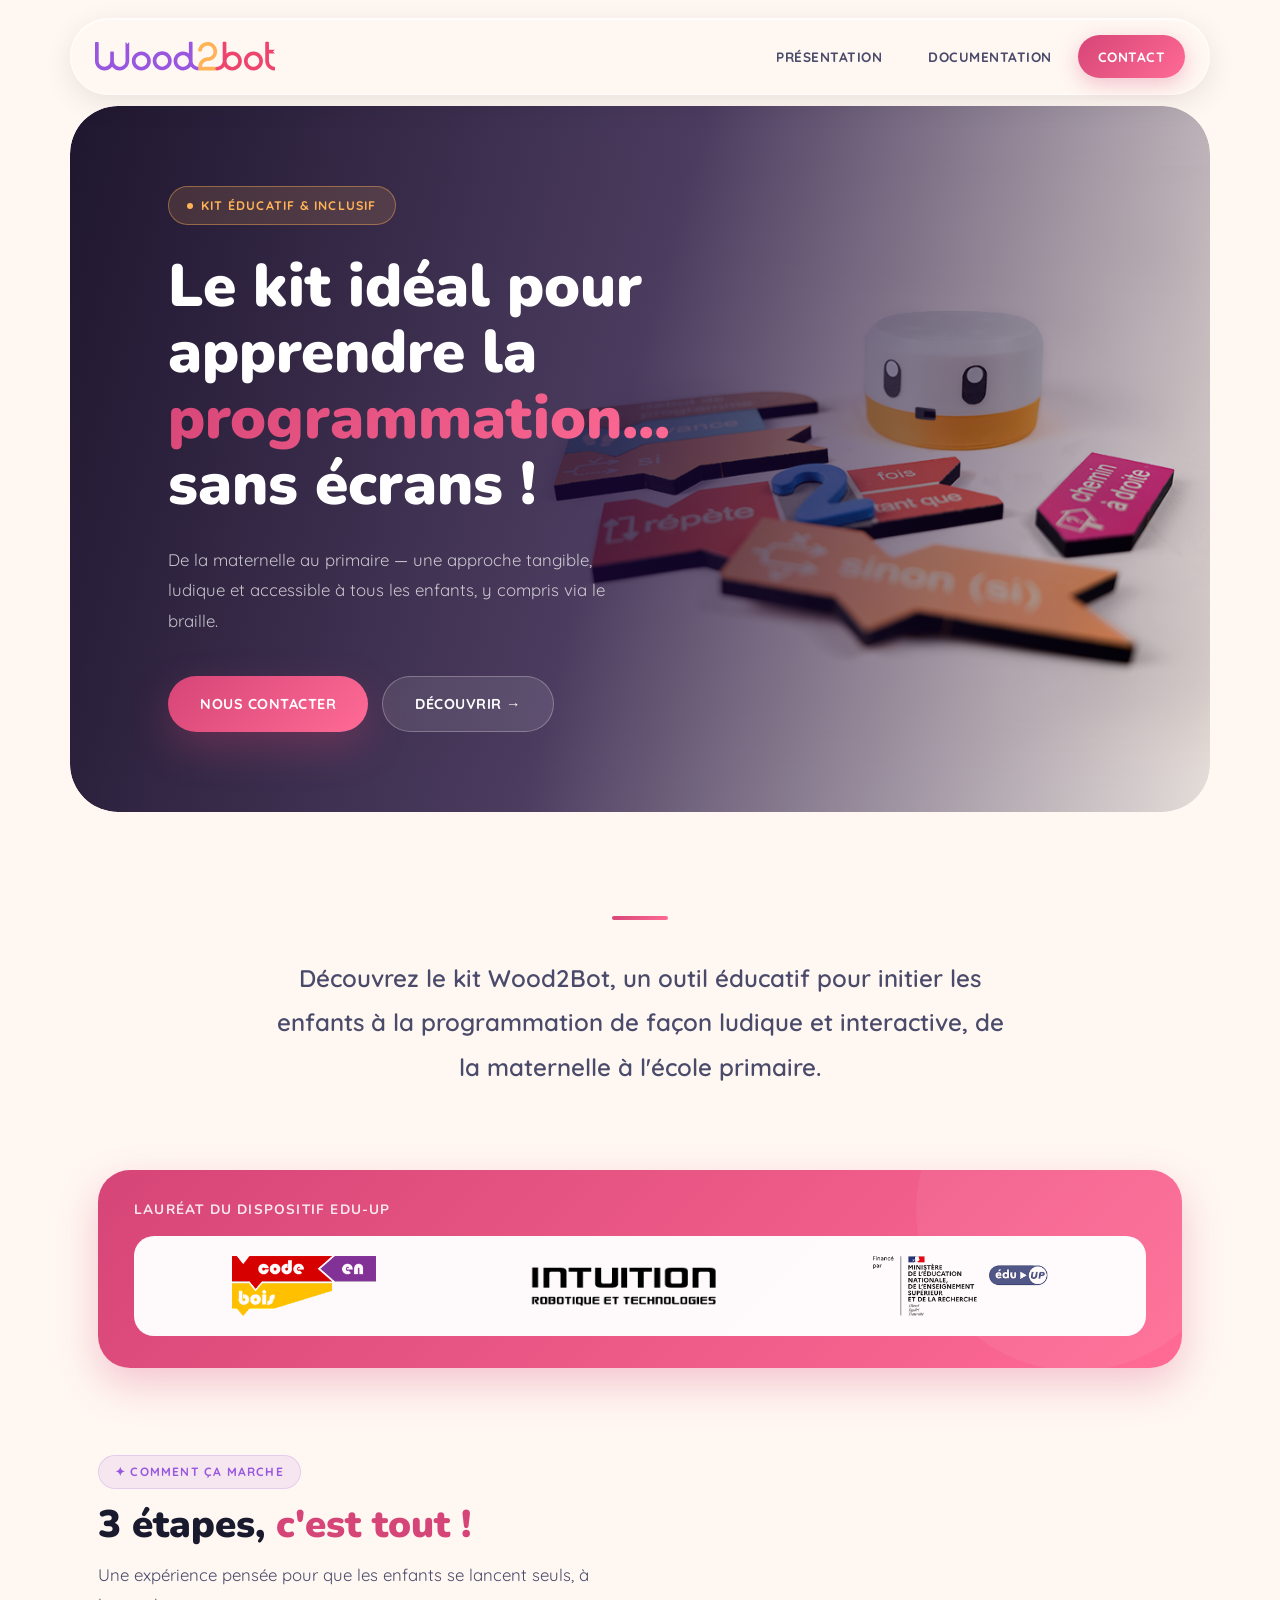
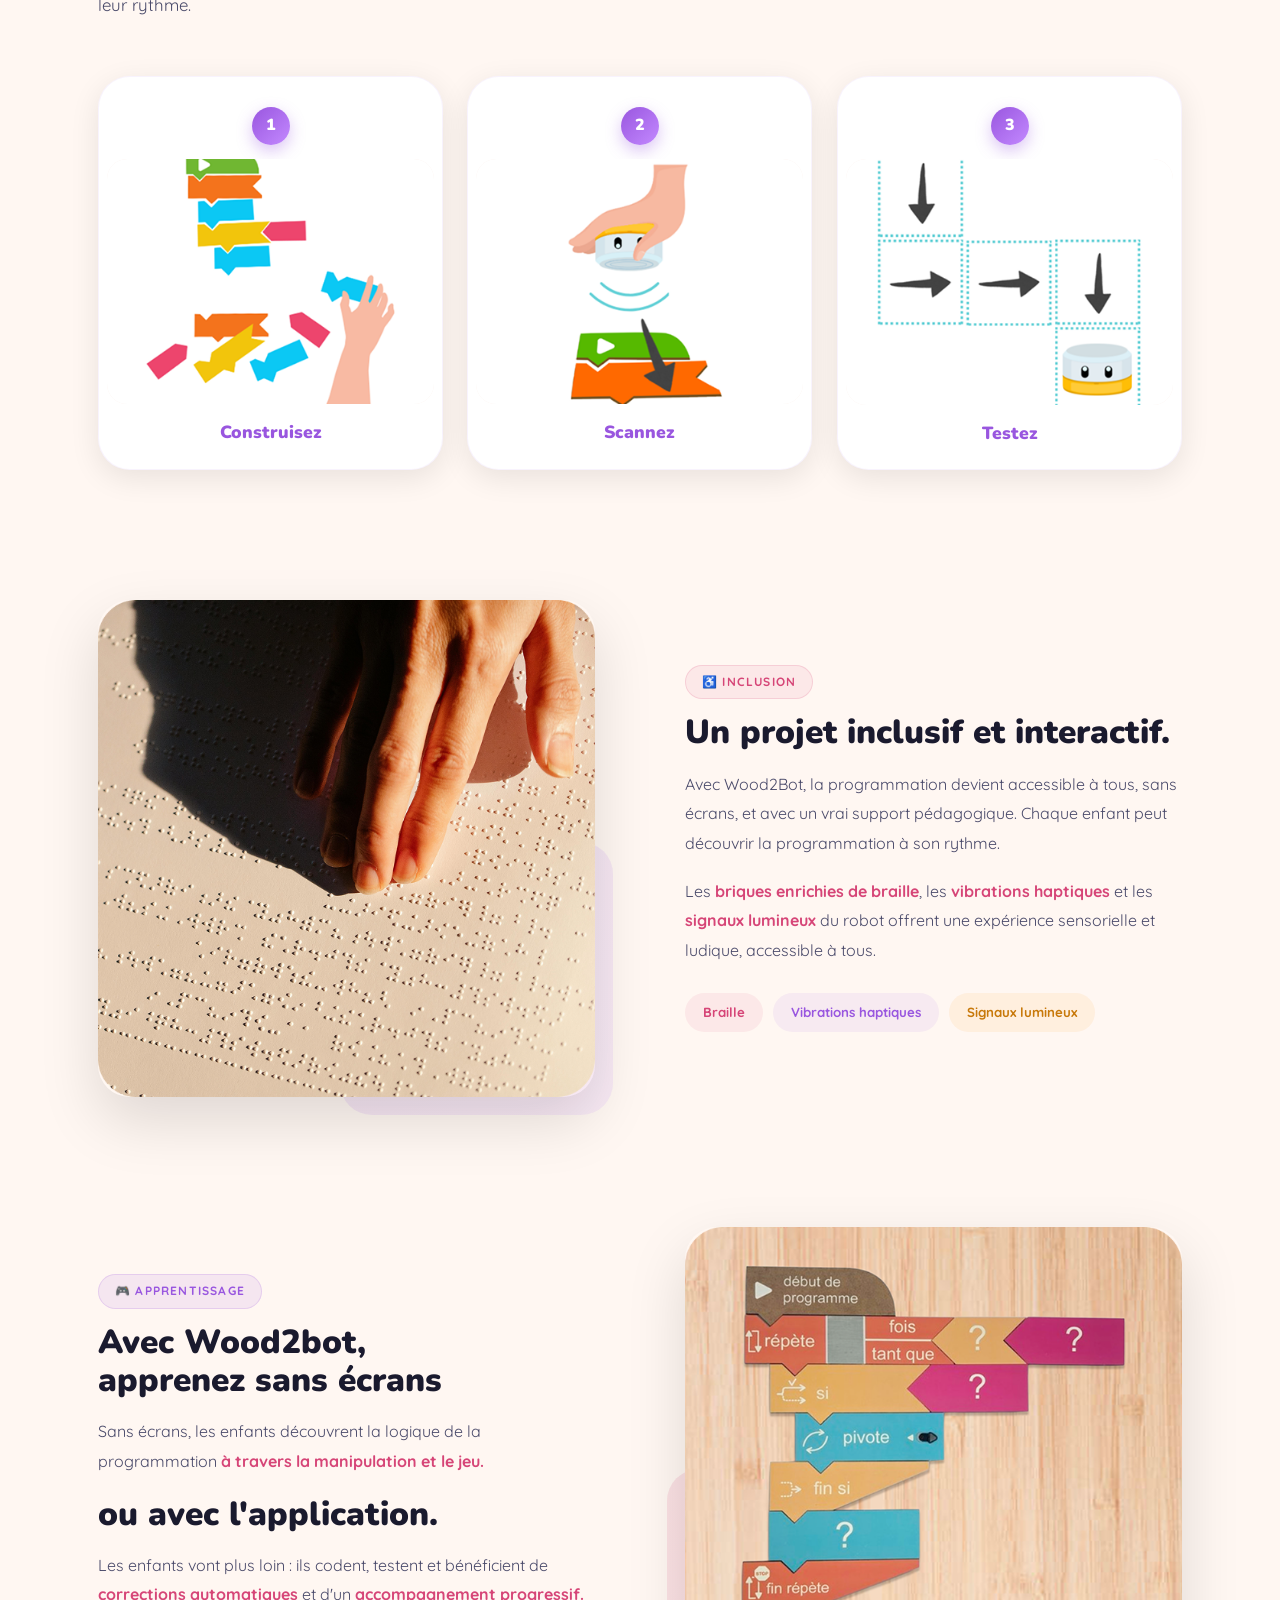
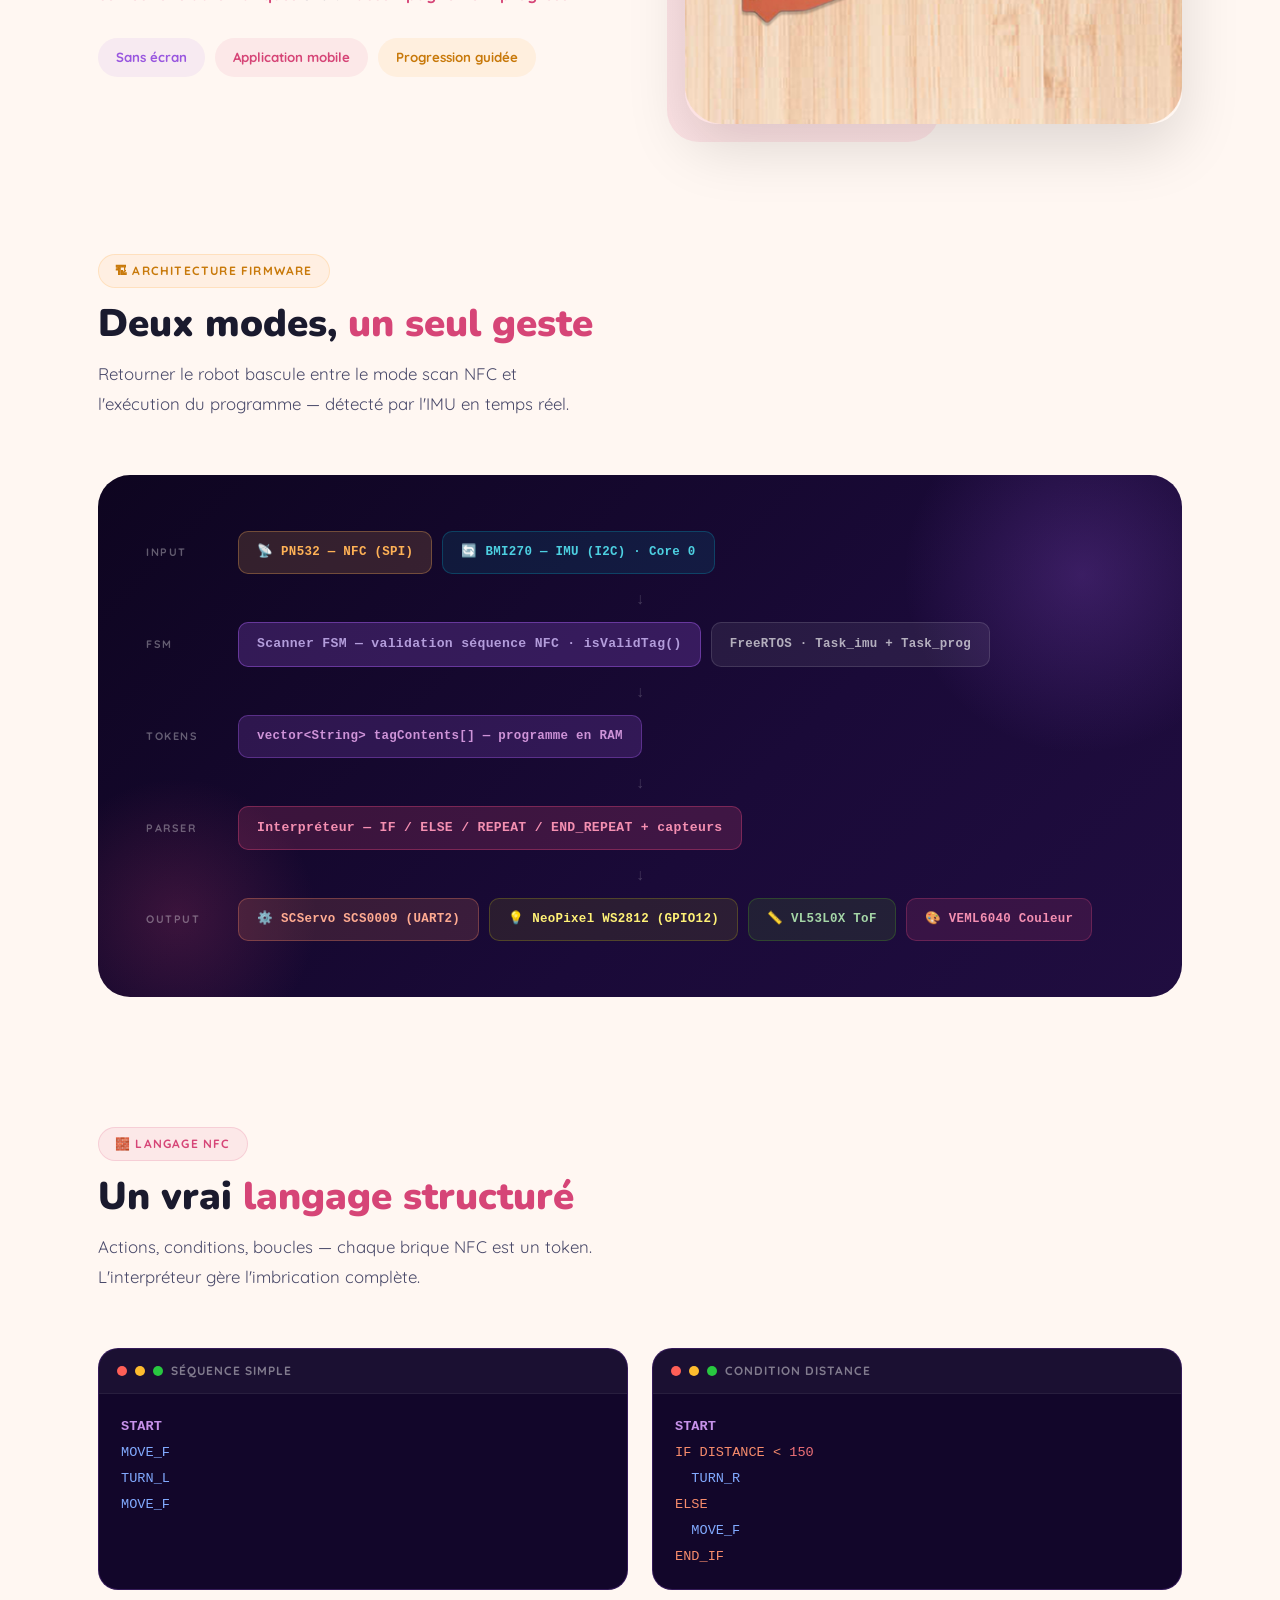
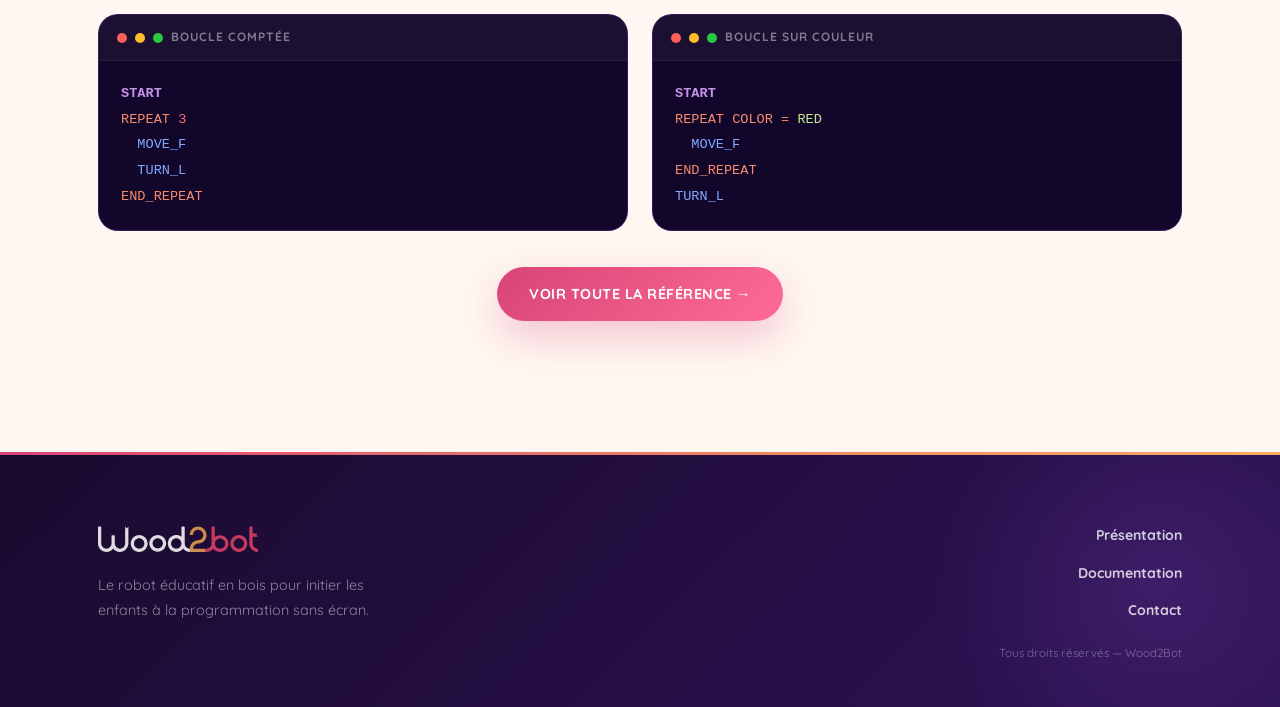
==== commit bb59fb58: "(+) re-organize sections" ====
--- a/index.html
+++ b/index.html
@@ -103,6 +103,12 @@
             </div>
         </section>
 
+        <section class="intro container reveal-up">
+            <p>
+                Découvrez le kit Wood2Bot, un outil éducatif pour initier les enfants à la programmation de façon ludique et interactive, de la maternelle à l'école primaire.
+            </p>
+        </section>
+
         <section class="partners container">
             <div class="partners-box reveal-scale">
                 <h3 class="partners-title">Lauréat du dispositif Edu-up</h3>
@@ -112,12 +118,6 @@
                     <img src="assets/edu-up.png" alt="Ministère Education">
                 </div>
             </div>
-        </section>
-
-        <section class="intro container reveal-up">
-            <p>
-                Découvrez le kit Wood2Bot, un outil éducatif pour initier les enfants à la programmation de façon ludique et interactive, de la maternelle à l'école primaire.
-            </p>
         </section>
 
         <section class="steps-wrapper container" id="decouvrir">
@@ -169,177 +169,6 @@
                     <span class="feature-tag purple">Vibrations haptiques</span>
                     <span class="feature-tag orange">Signaux lumineux</span>
                 </div>
-            </div>
-        </section>
-
-        <!-- ===== TECH STACK ===== -->
-        <section class="tech-stack container reveal-up">
-            <div class="section-label purple">⚡ Stack embarquée</div>
-            <h2 class="section-heading">Un firmware <span>C++ haute performance</span></h2>
-            <p class="section-sub">ESP32 dual-core, FreeRTOS, 5 capteurs, 2 actionneurs — piloté par des tuiles NFC.</p>
-            <div class="chips-grid">
-                <div class="chip-card purple">
-                    <span class="chip-icon">🧠</span>
-                    <span class="chip-name">ESP32 Xtensa LX6</span>
-                    <span class="chip-desc">Dual-core 240 MHz — Arduino via PlatformIO — FreeRTOS</span>
-                    <span class="chip-bus">MCU Principal</span>
-                </div>
-                <div class="chip-card orange">
-                    <span class="chip-icon">📡</span>
-                    <span class="chip-name">PN532</span>
-                    <span class="chip-desc">Lecteur NFC ISO 14443-A — NDEF Text — CS=GPIO15</span>
-                    <span class="chip-bus">SPI</span>
-                </div>
-                <div class="chip-card teal">
-                    <span class="chip-icon">🔄</span>
-                    <span class="chip-name">BMI270 (Bosch)</span>
-                    <span class="chip-desc">Accéléromètre + gyroscope — filtre de Madgwick — détection flip</span>
-                    <span class="chip-bus">I2C — GPIO 21/22</span>
-                </div>
-                <div class="chip-card teal">
-                    <span class="chip-icon">📏</span>
-                    <span class="chip-name">VL53L0X (ST)</span>
-                    <span class="chip-desc">Time-of-Flight — mesure distance en mm — portée 20–2000 mm</span>
-                    <span class="chip-bus">I2C bus 1 — GPIO 4/5</span>
-                </div>
-                <div class="chip-card pink">
-                    <span class="chip-icon">🎨</span>
-                    <span class="chip-name">VEML6040 (Vishay)</span>
-                    <span class="chip-desc">Capteur couleur RGBW — via TCA9548A mux I2C canal 1</span>
-                    <span class="chip-bus">I2C @ 0x70</span>
-                </div>
-                <div class="chip-card orange">
-                    <span class="chip-icon">⚙️</span>
-                    <span class="chip-name">SCServo SCS0009 × 2</span>
-                    <span class="chip-desc">Servos différentiels — UART half-duplex — 1 Mbaud — PID lacet</span>
-                    <span class="chip-bus">UART2 — GPIO 16/17</span>
-                </div>
-                <div class="chip-card purple">
-                    <span class="chip-icon">💡</span>
-                    <span class="chip-name">WS2812B × 16</span>
-                    <span class="chip-desc">NeoPixel RGB — feedback visuel état robot — GPIO12</span>
-                    <span class="chip-bus">GPIO 12 (1-wire)</span>
-                </div>
-                <div class="chip-card purple">
-                    <span class="chip-icon">🔀</span>
-                    <span class="chip-name">TCA9548A</span>
-                    <span class="chip-desc">Multiplexeur I2C 8 canaux — sélection bus VEML6040</span>
-                    <span class="chip-bus">I2C @ 0x70</span>
-                </div>
-            </div>
-        </section>
-
-        <!-- ===== ARCHITECTURE ===== -->
-        <section class="arch-section container reveal-up">
-            <div class="section-label orange">🏗 Architecture firmware</div>
-            <h2 class="section-heading">Deux modes, <span>un seul geste</span></h2>
-            <p class="section-sub">Retourner le robot bascule entre le mode scan NFC et l'exécution du programme — détecté par l'IMU en temps réel.</p>
-            <div class="arch-diagram">
-                <div class="arch-layers">
-                    <div class="arch-layer">
-                        <span class="arch-layer-label">INPUT</span>
-                        <div class="arch-layer-content">
-                            <span class="arch-box box-nfc">📡 PN532 — NFC (SPI)</span>
-                            <span class="arch-box box-imu">🔄 BMI270 — IMU (I2C) · Core 0</span>
-                        </div>
-                    </div>
-                    <div class="arch-arrow">↓</div>
-                    <div class="arch-layer">
-                        <span class="arch-layer-label">FSM</span>
-                        <div class="arch-layer-content">
-                            <span class="arch-box box-fsm">Scanner FSM — validation séquence NFC · isValidTag()</span>
-                            <span class="arch-box box-rtos">FreeRTOS · Task_imu + Task_prog</span>
-                        </div>
-                    </div>
-                    <div class="arch-arrow">↓</div>
-                    <div class="arch-layer">
-                        <span class="arch-layer-label">TOKENS</span>
-                        <div class="arch-layer-content">
-                            <span class="arch-box box-core">vector&lt;String&gt; tagContents[]  — programme en RAM</span>
-                        </div>
-                    </div>
-                    <div class="arch-arrow">↓</div>
-                    <div class="arch-layer">
-                        <span class="arch-layer-label">PARSER</span>
-                        <div class="arch-layer-content">
-                            <span class="arch-box box-parser">Interpréteur — IF / ELSE / REPEAT / END_REPEAT + capteurs</span>
-                        </div>
-                    </div>
-                    <div class="arch-arrow">↓</div>
-                    <div class="arch-layer">
-                        <span class="arch-layer-label">OUTPUT</span>
-                        <div class="arch-layer-content">
-                            <span class="arch-box box-motor">⚙️ SCServo SCS0009 (UART2)</span>
-                            <span class="arch-box box-led">💡 NeoPixel WS2812 (GPIO12)</span>
-                            <span class="arch-box box-tof">📏 VL53L0X ToF</span>
-                            <span class="arch-box box-color">🎨 VEML6040 Couleur</span>
-                        </div>
-                    </div>
-                </div>
-            </div>
-        </section>
-
-        <!-- ===== NFC LANGUAGE PREVIEW ===== -->
-        <section class="nfc-preview container reveal-up">
-            <div class="section-label pink">🧱 Langage NFC</div>
-            <h2 class="section-heading">Un vrai <span>langage structuré</span></h2>
-            <p class="section-sub">Actions, conditions, boucles — chaque brique NFC est un token. L'interpréteur gère l'imbrication complète.</p>
-            <div class="nfc-examples">
-                <div class="code-card">
-                    <div class="code-card-header">
-                        <span class="code-dot code-dot-red"></span>
-                        <span class="code-dot code-dot-yellow"></span>
-                        <span class="code-dot code-dot-green"></span>
-                        Séquence simple
-                    </div>
-                    <pre><span class="tok-kw">START</span>
-<span class="tok-act">MOVE_F</span>
-<span class="tok-act">TURN_L</span>
-<span class="tok-act">MOVE_F</span></pre>
-                </div>
-                <div class="code-card">
-                    <div class="code-card-header">
-                        <span class="code-dot code-dot-red"></span>
-                        <span class="code-dot code-dot-yellow"></span>
-                        <span class="code-dot code-dot-green"></span>
-                        Condition distance
-                    </div>
-                    <pre><span class="tok-kw">START</span>
-<span class="tok-cond">IF</span> <span class="tok-cond">DISTANCE</span> <span class="tok-cond">&lt;</span> <span class="tok-num">150</span>
-  <span class="tok-act">TURN_R</span>
-<span class="tok-cond">ELSE</span>
-  <span class="tok-act">MOVE_F</span>
-<span class="tok-cond">END_IF</span></pre>
-                </div>
-                <div class="code-card">
-                    <div class="code-card-header">
-                        <span class="code-dot code-dot-red"></span>
-                        <span class="code-dot code-dot-yellow"></span>
-                        <span class="code-dot code-dot-green"></span>
-                        Boucle comptée
-                    </div>
-                    <pre><span class="tok-kw">START</span>
-<span class="tok-cond">REPEAT</span> <span class="tok-num">3</span>
-  <span class="tok-act">MOVE_F</span>
-  <span class="tok-act">TURN_L</span>
-<span class="tok-cond">END_REPEAT</span></pre>
-                </div>
-                <div class="code-card">
-                    <div class="code-card-header">
-                        <span class="code-dot code-dot-red"></span>
-                        <span class="code-dot code-dot-yellow"></span>
-                        <span class="code-dot code-dot-green"></span>
-                        Boucle sur couleur
-                    </div>
-                    <pre><span class="tok-kw">START</span>
-<span class="tok-cond">REPEAT</span> <span class="tok-cond">COLOR</span> <span class="tok-cond">=</span> <span class="tok-val">RED</span>
-  <span class="tok-act">MOVE_F</span>
-<span class="tok-cond">END_REPEAT</span>
-<span class="tok-act">TURN_L</span></pre>
-                </div>
-            </div>
-            <div style="text-align:center;margin-top:36px;">
-                <a href="documentation.html#nfc-language" class="btn-primary">Voir toute la référence →</a>
             </div>
         </section>
 
@@ -364,6 +193,178 @@
                 </div>
             </div>
         </section>
+
+        <!-- ===== TECH STACK =====
+        <section class="tech-stack container reveal-up">
+            <div class="section-label purple">⚡ Stack embarquée</div>
+            <h2 class="section-heading">Un firmware <span>C++ haute performance</span></h2>
+            <p class="section-sub">ESP32 dual-core, FreeRTOS, 5 capteurs, 2 actionneurs — piloté par des tuiles NFC.</p>
+            <div class="chips-grid">
+                <div class="chip-card purple">
+                    <span class="chip-icon">🧠</span>
+                    <span class="chip-name">ESP32 Xtensa LX6</span>
+                    <span class="chip-desc">Dual-core 240 MHz — Arduino via PlatformIO — FreeRTOS</span>
+                    <span class="chip-bus">MCU Principal</span>
+                </div>
+                <div class="chip-card orange">
+                    <span class="chip-icon">📡</span>
+                    <span class="chip-name">PN532</span>
+                    <span class="chip-desc">Lecteur NFC ISO 14443-A — NDEF Text — CS=GPIO15</span>
+                    <span class="chip-bus">SPI</span>
+                </div>
+                <div class="chip-card teal">
+                    <span class="chip-icon">🔄</span>
+                    <span class="chip-name">BMI270 (Bosch)</span>
+                    <span class="chip-desc">Accéléromètre + gyroscope — filtre de Madgwick — détection flip</span>
+                    <span class="chip-bus">I2C — GPIO 21/22</span>
+                </div>
+                <div class="chip-card teal">
+                    <span class="chip-icon">📏</span>
+                    <span class="chip-name">VL53L0X (ST)</span>
+                    <span class="chip-desc">Time-of-Flight — mesure distance en mm — portée 20–2000 mm</span>
+                    <span class="chip-bus">I2C bus 1 — GPIO 4/5</span>
+                </div>
+                <div class="chip-card pink">
+                    <span class="chip-icon">🎨</span>
+                    <span class="chip-name">VEML6040 (Vishay)</span>
+                    <span class="chip-desc">Capteur couleur RGBW — via TCA9548A mux I2C canal 1</span>
+                    <span class="chip-bus">I2C @ 0x70</span>
+                </div>
+                <div class="chip-card orange">
+                    <span class="chip-icon">⚙️</span>
+                    <span class="chip-name">SCServo SCS0009 × 2</span>
+                    <span class="chip-desc">Servos différentiels — UART half-duplex — 1 Mbaud — PID lacet</span>
+                    <span class="chip-bus">UART2 — GPIO 16/17</span>
+                </div>
+                <div class="chip-card purple">
+                    <span class="chip-icon">💡</span>
+                    <span class="chip-name">WS2812B × 16</span>
+                    <span class="chip-desc">NeoPixel RGB — feedback visuel état robot — GPIO12</span>
+                    <span class="chip-bus">GPIO 12 (1-wire)</span>
+                </div>
+                <div class="chip-card purple">
+                    <span class="chip-icon">🔀</span>
+                    <span class="chip-name">TCA9548A</span>
+                    <span class="chip-desc">Multiplexeur I2C 8 canaux — sélection bus VEML6040</span>
+                    <span class="chip-bus">I2C @ 0x70</span>
+                </div>
+            </div>
+        </section>
+
+        <!-- ===== ARCHITECTURE ===== -->
+        <section class="arch-section container reveal-up">
+            <div class="section-label orange">🏗 Architecture firmware</div>
+            <h2 class="section-heading">Deux modes, <span>un seul geste</span></h2>
+            <p class="section-sub">Retourner le robot bascule entre le mode scan NFC et l'exécution du programme — détecté par l'IMU en temps réel.</p>
+            <div class="arch-diagram">
+                <div class="arch-layers">
+                    <div class="arch-layer">
+                        <span class="arch-layer-label">INPUT</span>
+                        <div class="arch-layer-content">
+                            <span class="arch-box box-nfc">📡 PN532 — NFC (SPI)</span>
+                            <span class="arch-box box-imu">🔄 BMI270 — IMU (I2C) · Core 0</span>
+                        </div>
+                    </div>
+                    <div class="arch-arrow">↓</div>
+                    <div class="arch-layer">
+                        <span class="arch-layer-label">FSM</span>
+                        <div class="arch-layer-content">
+                            <span class="arch-box box-fsm">Scanner FSM — validation séquence NFC · isValidTag()</span>
+                            <span class="arch-box box-rtos">FreeRTOS · Task_imu + Task_prog</span>
+                        </div>
+                    </div>
+                    <div class="arch-arrow">↓</div>
+                    <div class="arch-layer">
+                        <span class="arch-layer-label">TOKENS</span>
+                        <div class="arch-layer-content">
+                            <span class="arch-box box-core">vector&lt;String&gt; tagContents[]  — programme en RAM</span>
+                        </div>
+                    </div>
+                    <div class="arch-arrow">↓</div>
+                    <div class="arch-layer">
+                        <span class="arch-layer-label">PARSER</span>
+                        <div class="arch-layer-content">
+                            <span class="arch-box box-parser">Interpréteur — IF / ELSE / REPEAT / END_REPEAT + capteurs</span>
+                        </div>
+                    </div>
+                    <div class="arch-arrow">↓</div>
+                    <div class="arch-layer">
+                        <span class="arch-layer-label">OUTPUT</span>
+                        <div class="arch-layer-content">
+                            <span class="arch-box box-motor">⚙️ SCServo SCS0009 (UART2)</span>
+                            <span class="arch-box box-led">💡 NeoPixel WS2812 (GPIO12)</span>
+                            <span class="arch-box box-tof">📏 VL53L0X ToF</span>
+                            <span class="arch-box box-color">🎨 VEML6040 Couleur</span>
+                        </div>
+                    </div>
+                </div>
+            </div>
+        </section>
+
+        <!-- ===== NFC LANGUAGE PREVIEW ===== -->
+        <section class="nfc-preview container reveal-up">
+            <div class="section-label pink">🧱 Langage NFC</div>
+            <h2 class="section-heading">Un vrai <span>langage structuré</span></h2>
+            <p class="section-sub">Actions, conditions, boucles — chaque brique NFC est un token. L'interpréteur gère l'imbrication complète.</p>
+            <div class="nfc-examples">
+                <div class="code-card">
+                    <div class="code-card-header">
+                        <span class="code-dot code-dot-red"></span>
+                        <span class="code-dot code-dot-yellow"></span>
+                        <span class="code-dot code-dot-green"></span>
+                        Séquence simple
+                    </div>
+                    <pre><span class="tok-kw">START</span>
+<span class="tok-act">MOVE_F</span>
+<span class="tok-act">TURN_L</span>
+<span class="tok-act">MOVE_F</span></pre>
+                </div>
+                <div class="code-card">
+                    <div class="code-card-header">
+                        <span class="code-dot code-dot-red"></span>
+                        <span class="code-dot code-dot-yellow"></span>
+                        <span class="code-dot code-dot-green"></span>
+                        Condition distance
+                    </div>
+                    <pre><span class="tok-kw">START</span>
+<span class="tok-cond">IF</span> <span class="tok-cond">DISTANCE</span> <span class="tok-cond">&lt;</span> <span class="tok-num">150</span>
+  <span class="tok-act">TURN_R</span>
+<span class="tok-cond">ELSE</span>
+  <span class="tok-act">MOVE_F</span>
+<span class="tok-cond">END_IF</span></pre>
+                </div>
+                <div class="code-card">
+                    <div class="code-card-header">
+                        <span class="code-dot code-dot-red"></span>
+                        <span class="code-dot code-dot-yellow"></span>
+                        <span class="code-dot code-dot-green"></span>
+                        Boucle comptée
+                    </div>
+                    <pre><span class="tok-kw">START</span>
+<span class="tok-cond">REPEAT</span> <span class="tok-num">3</span>
+  <span class="tok-act">MOVE_F</span>
+  <span class="tok-act">TURN_L</span>
+<span class="tok-cond">END_REPEAT</span></pre>
+                </div>
+                <div class="code-card">
+                    <div class="code-card-header">
+                        <span class="code-dot code-dot-red"></span>
+                        <span class="code-dot code-dot-yellow"></span>
+                        <span class="code-dot code-dot-green"></span>
+                        Boucle sur couleur
+                    </div>
+                    <pre><span class="tok-kw">START</span>
+<span class="tok-cond">REPEAT</span> <span class="tok-cond">COLOR</span> <span class="tok-cond">=</span> <span class="tok-val">RED</span>
+  <span class="tok-act">MOVE_F</span>
+<span class="tok-cond">END_REPEAT</span>
+<span class="tok-act">TURN_L</span></pre>
+                </div>
+            </div>
+            <div style="text-align:center;margin-top:36px;">
+                <a href="documentation.html#nfc-language" class="btn-primary">Voir toute la référence →</a>
+            </div>
+        </section>
+
     </main>
 
     <footer class="footer">
